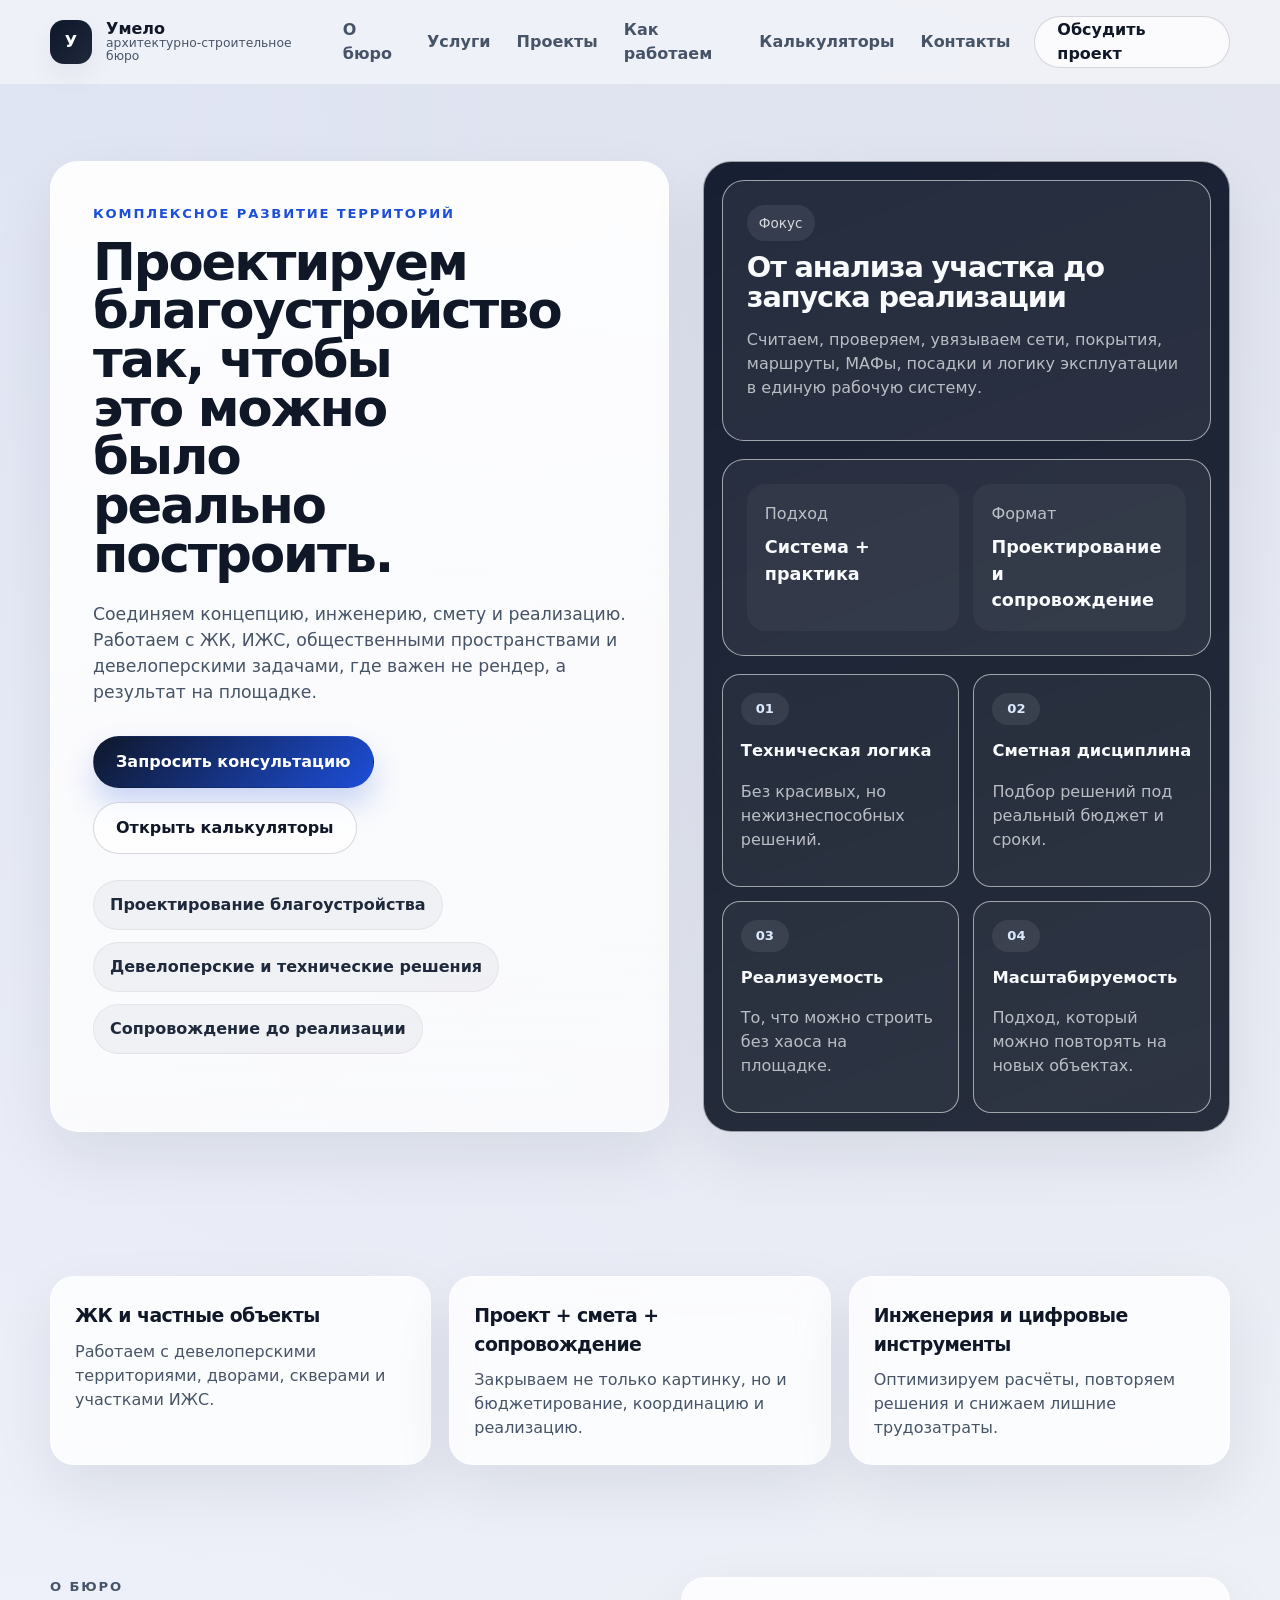
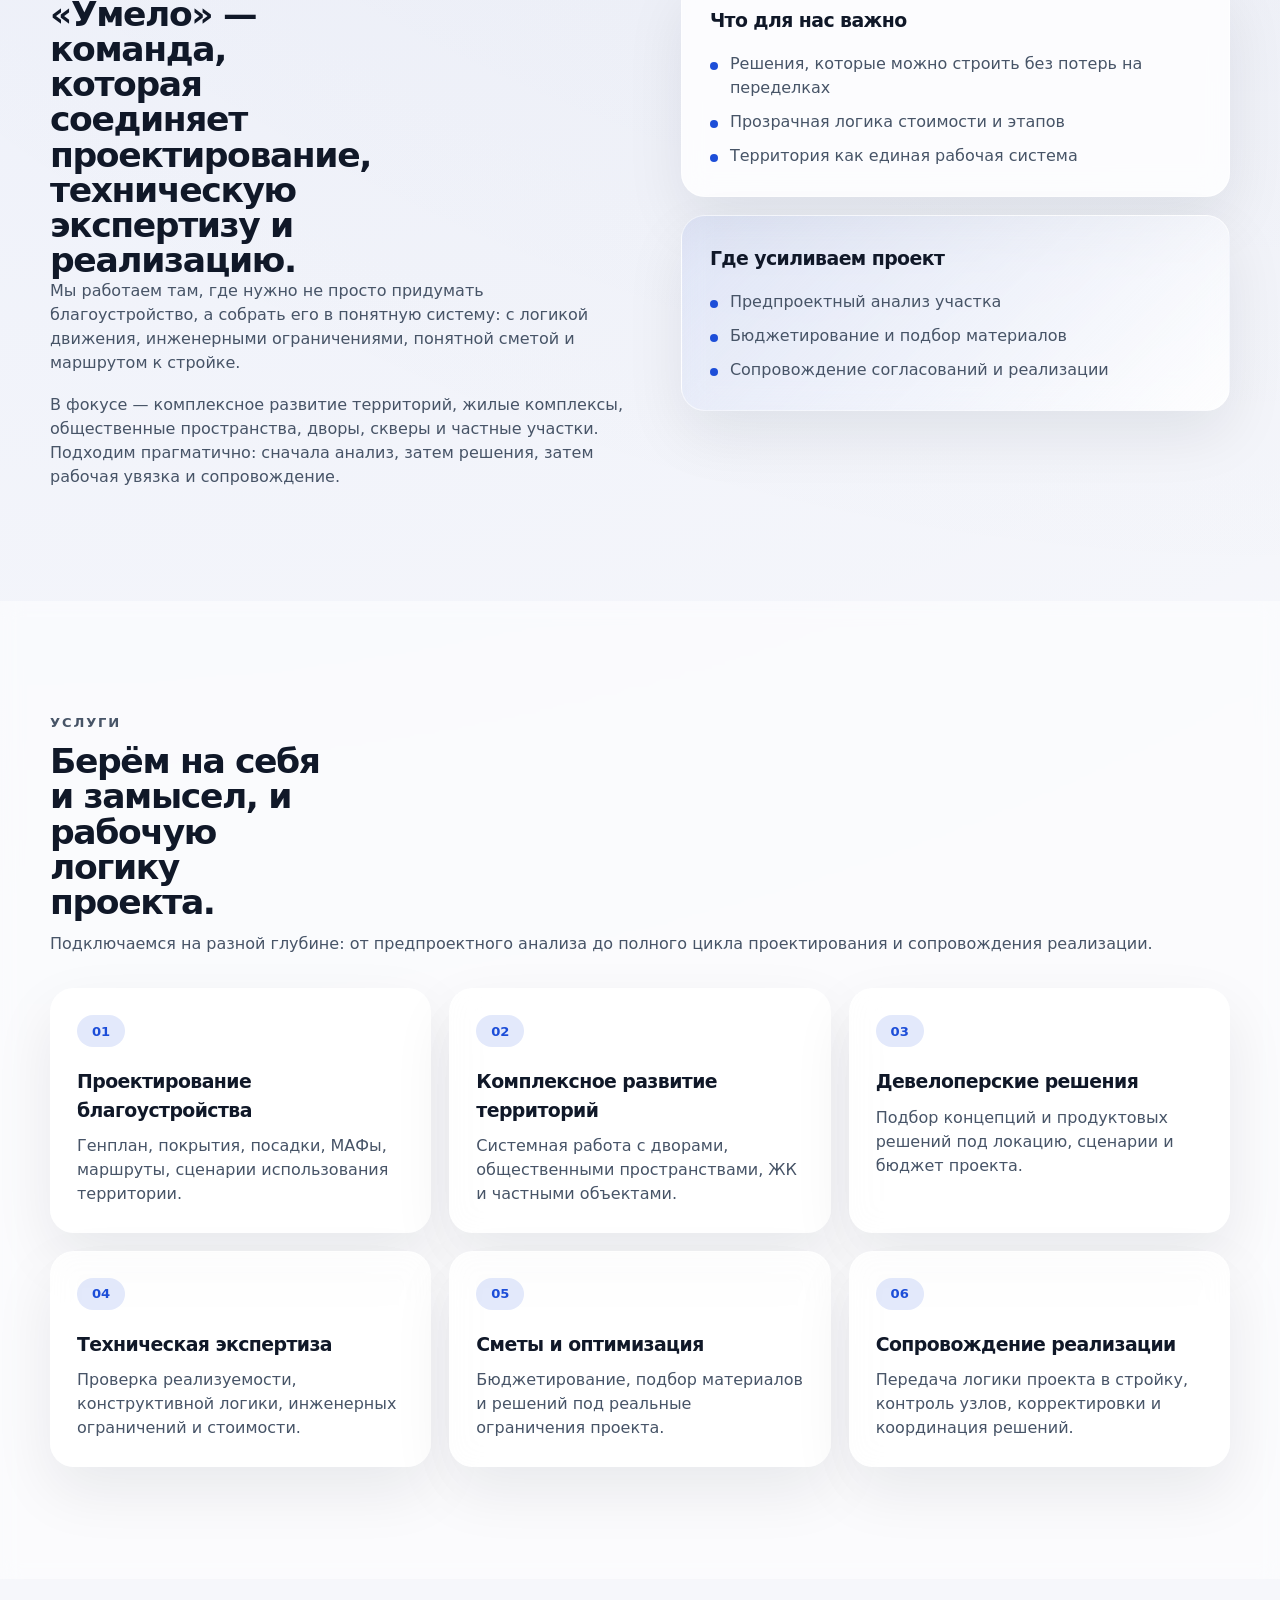
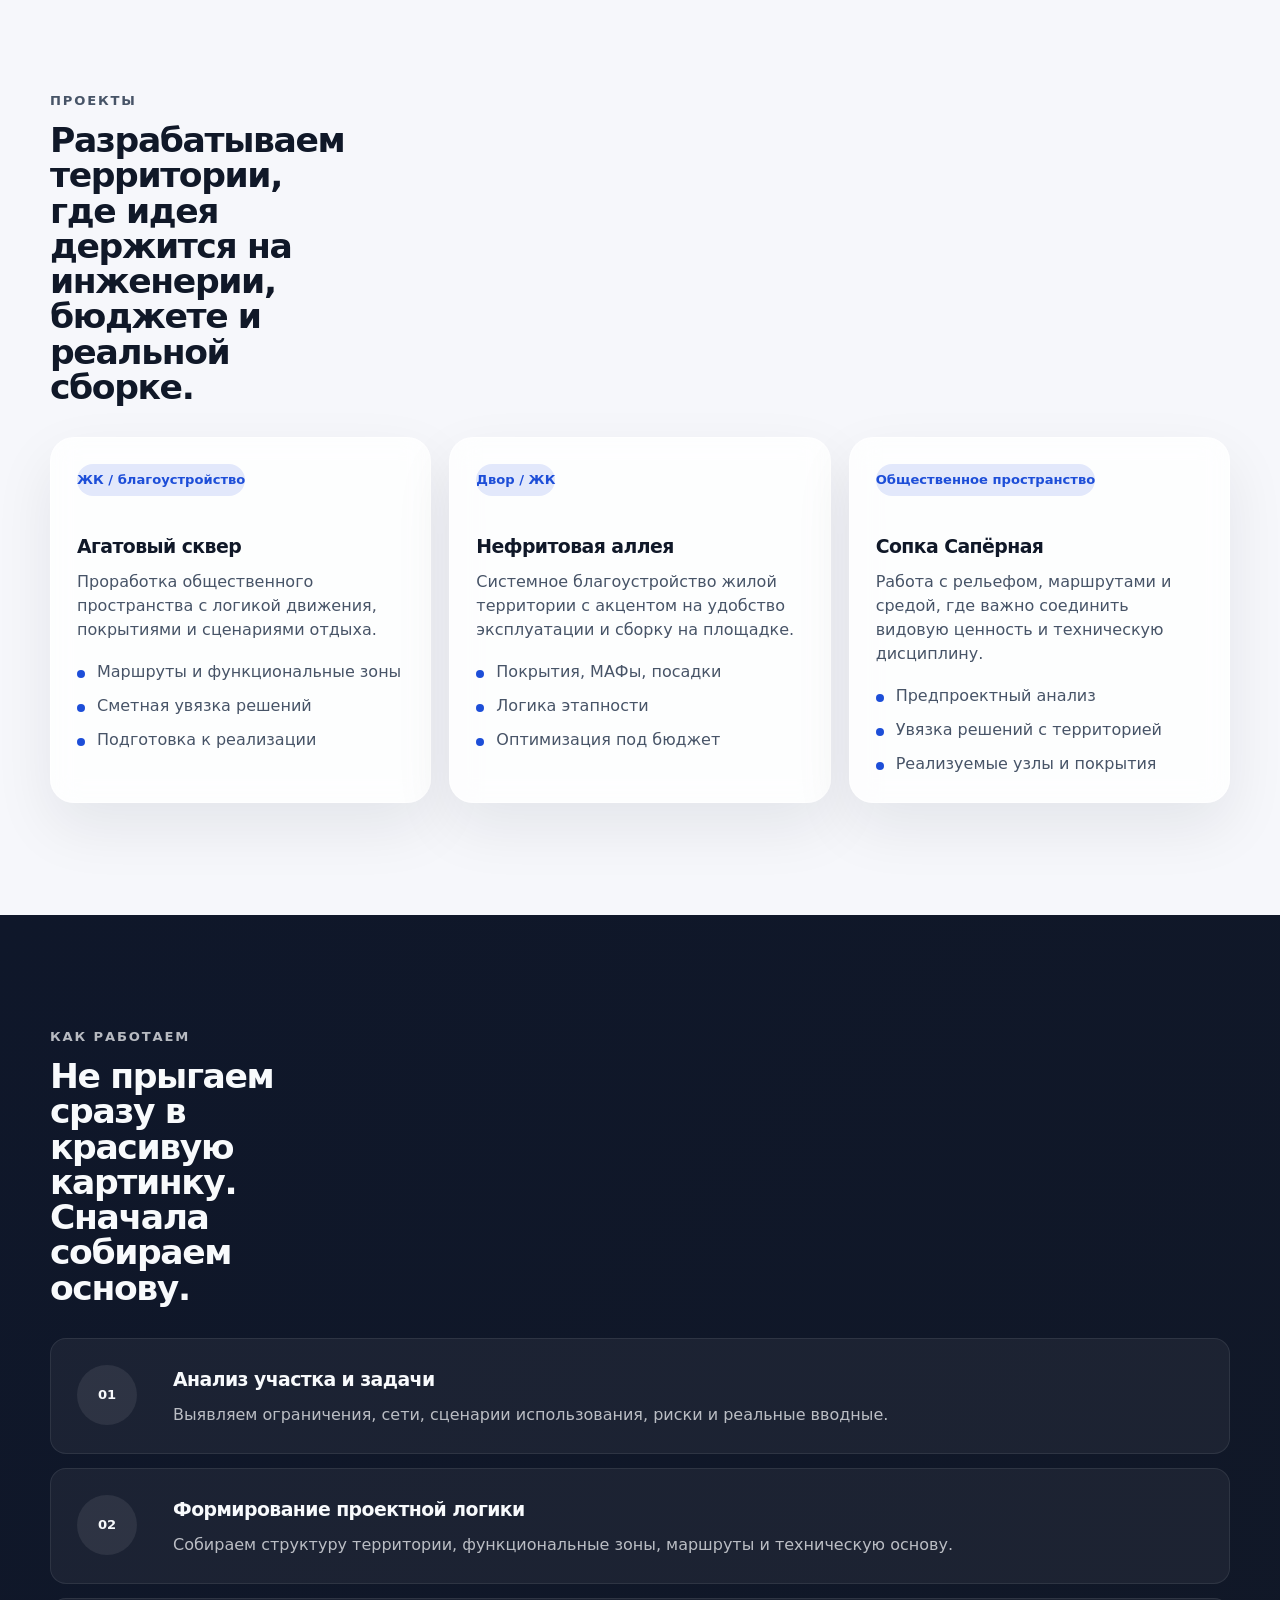
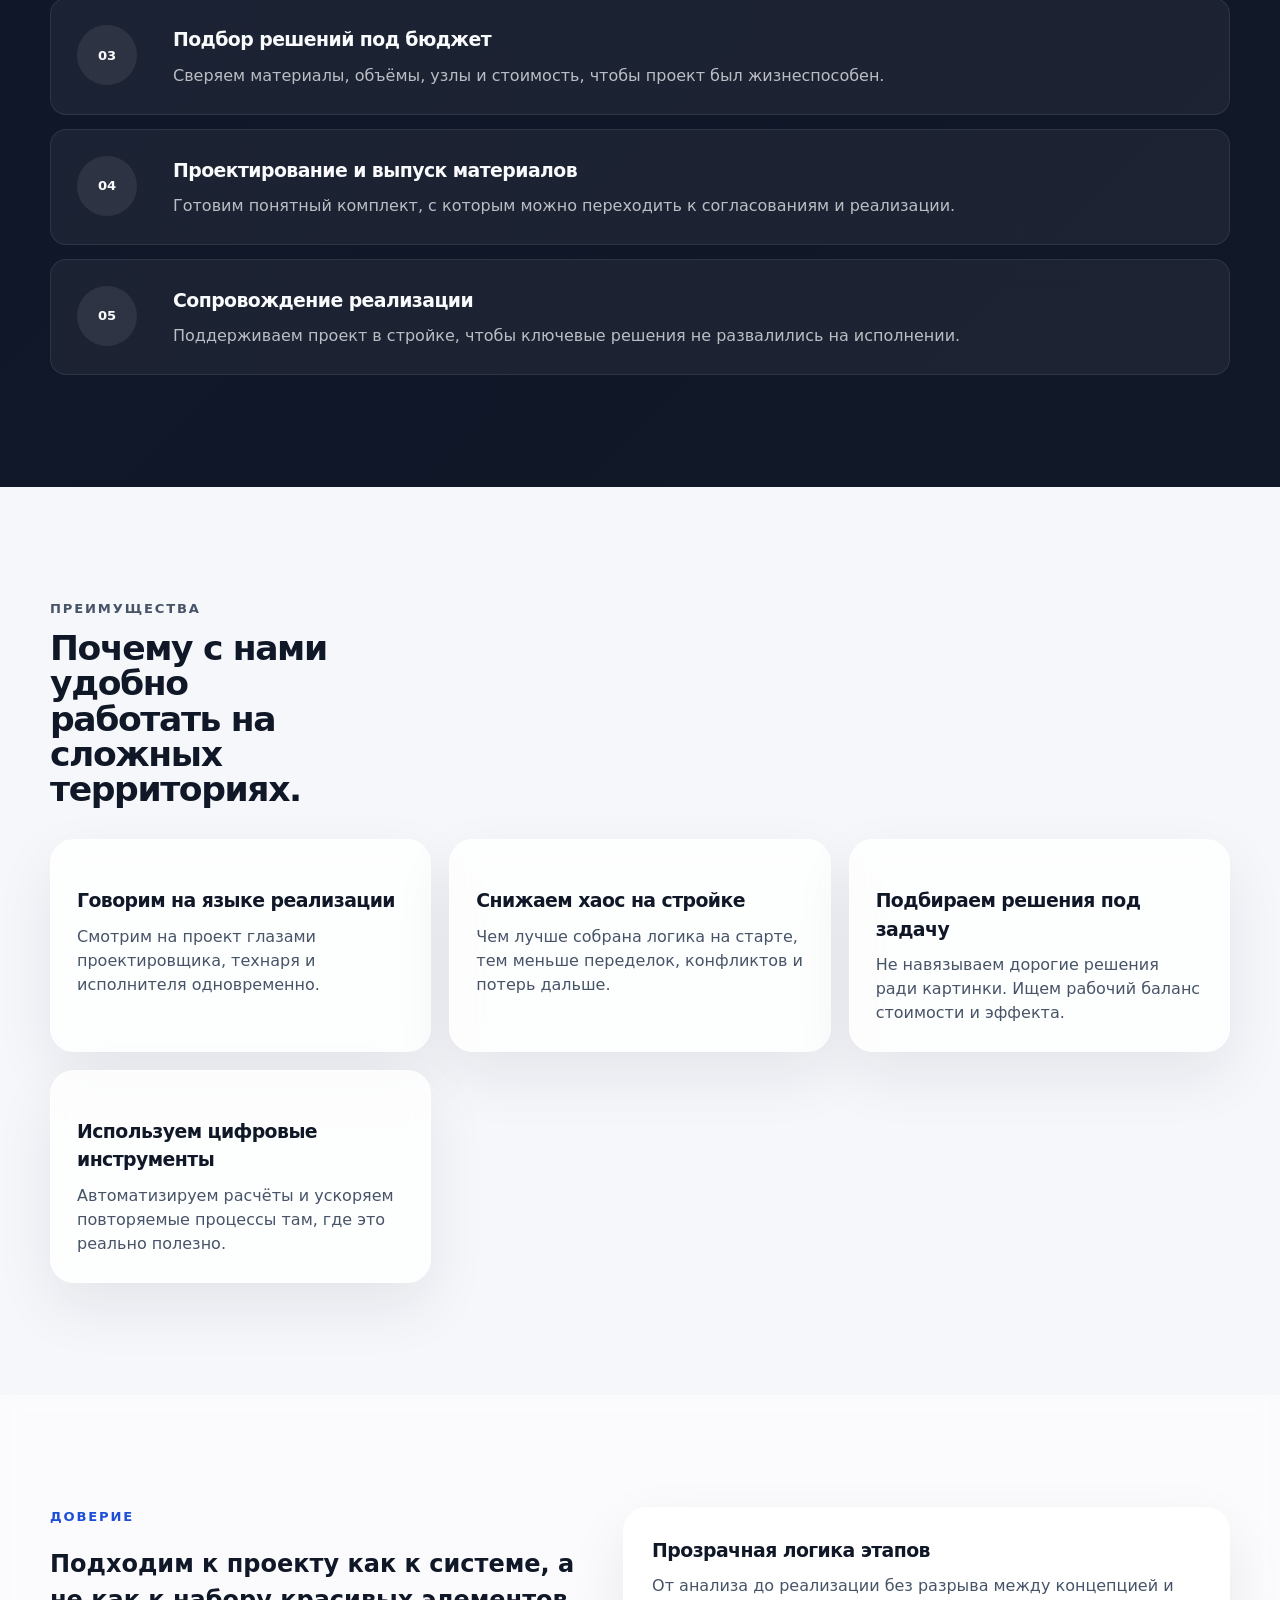
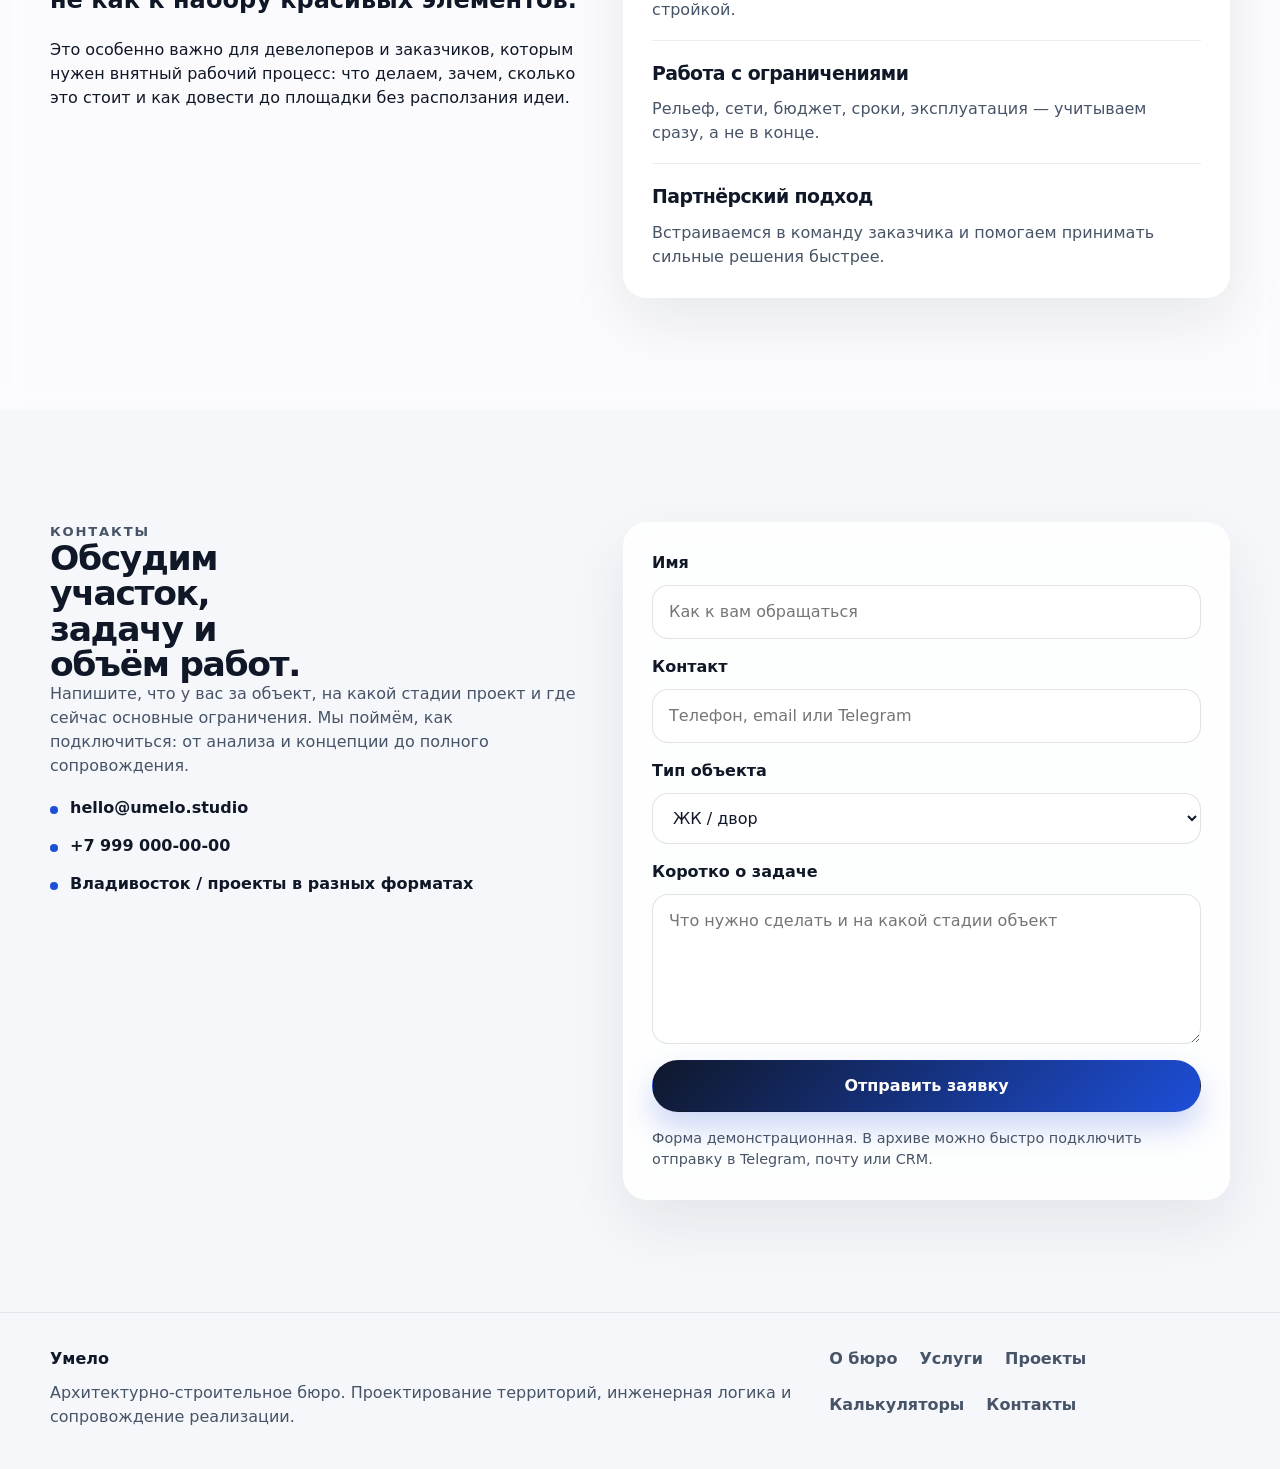
==== index.html @ df15bfef "Add files via upload" ====
<!doctype html>
<html lang="ru">
  <head>
    <meta charset="UTF-8" />
    <meta name="viewport" content="width=device-width, initial-scale=1.0" />
    <meta
      name="description"
      content="Умело — архитектурно-строительное бюро. Комплексное развитие территорий, проектирование благоустройства, девелоперские решения и сопровождение реализации."
    />
    <meta name="theme-color" content="#0f172a" />
    <title>Умело — архитектурно-строительное бюро</title>
    <link rel="icon" href="assets/favicon.svg" type="image/svg+xml" />
    <link rel="stylesheet" href="style.css" />
  </head>
  <body>
    <div class="site-shell">
      <header class="header" id="top">
        <div class="container header__inner">
          <a class="brand" href="#hero" aria-label="Умело — на главную">
            <span class="brand__mark">У</span>
            <span class="brand__text">
              <strong>Умело</strong>
              <small>архитектурно-строительное бюро</small>
            </span>
          </a>

          <nav class="nav" aria-label="Основная навигация">
            <a href="#about">О бюро</a>
            <a href="#services">Услуги</a>
            <a href="#projects">Проекты</a>
            <a href="#process">Как работаем</a>
            <a href="calculators.html">Калькуляторы</a>
            <a href="#contacts">Контакты</a>
          </nav>

          <div class="header__actions">
            <a class="button button--ghost" href="#contacts">Обсудить проект</a>
            <button class="burger" type="button" aria-label="Открыть меню" aria-expanded="false">
              <span></span>
              <span></span>
              <span></span>
            </button>
          </div>
        </div>

        <div class="mobile-menu" aria-hidden="true">
          <a href="#about">О бюро</a>
          <a href="#services">Услуги</a>
          <a href="#projects">Проекты</a>
          <a href="#process">Как работаем</a>
          <a href="calculators.html">Калькуляторы</a>
          <a href="#contacts">Контакты</a>
          <a class="button button--primary button--full" href="#contacts">Оставить заявку</a>
        </div>
      </header>

      <main>
        <section class="hero section" id="hero">
          <div class="container hero__grid">
            <div class="hero__content reveal">
              <p class="eyebrow">Комплексное развитие территорий</p>
              <h1>Проектируем благоустройство так, чтобы это можно было реально построить.</h1>
              <p class="hero__lead">
                Соединяем концепцию, инженерию, смету и реализацию. Работаем с ЖК, ИЖС,
                общественными пространствами и девелоперскими задачами, где важен не рендер,
                а результат на площадке.
              </p>
              <div class="hero__actions">
                <a class="button button--primary" href="#contacts">Запросить консультацию</a>
                <a class="button button--secondary" href="calculators.html">Открыть калькуляторы</a>
              </div>
              <ul class="hero__points">
                <li>Проектирование благоустройства</li>
                <li>Девелоперские и технические решения</li>
                <li>Сопровождение до реализации</li>
              </ul>
            </div>

            <div class="hero__visual reveal reveal-delay">
              <div class="hero-card hero-card--main">
                <span class="hero-card__label">Фокус</span>
                <strong>От анализа участка до запуска реализации</strong>
                <p>
                  Считаем, проверяем, увязываем сети, покрытия, маршруты, МАФы, посадки и логику
                  эксплуатации в единую рабочую систему.
                </p>
              </div>
              <div class="hero-card hero-card--stats">
                <div>
                  <span>Подход</span>
                  <strong>Система + практика</strong>
                </div>
                <div>
                  <span>Формат</span>
                  <strong>Проектирование и сопровождение</strong>
                </div>
              </div>
              <div class="hero-grid">
                <article>
                  <span>01</span>
                  <h3>Техническая логика</h3>
                  <p>Без красивых, но нежизнеспособных решений.</p>
                </article>
                <article>
                  <span>02</span>
                  <h3>Сметная дисциплина</h3>
                  <p>Подбор решений под реальный бюджет и сроки.</p>
                </article>
                <article>
                  <span>03</span>
                  <h3>Реализуемость</h3>
                  <p>То, что можно строить без хаоса на площадке.</p>
                </article>
                <article>
                  <span>04</span>
                  <h3>Масштабируемость</h3>
                  <p>Подход, который можно повторять на новых объектах.</p>
                </article>
              </div>
            </div>
          </div>
        </section>

        <section class="section section--compact metrics">
          <div class="container metrics__grid reveal">
            <article>
              <strong>ЖК и частные объекты</strong>
              <p>Работаем с девелоперскими территориями, дворами, скверами и участками ИЖС.</p>
            </article>
            <article>
              <strong>Проект + смета + сопровождение</strong>
              <p>Закрываем не только картинку, но и бюджетирование, координацию и реализацию.</p>
            </article>
            <article>
              <strong>Инженерия и цифровые инструменты</strong>
              <p>Оптимизируем расчёты, повторяем решения и снижаем лишние трудозатраты.</p>
            </article>
          </div>
        </section>

        <section class="section" id="about">
          <div class="container split-section">
            <div class="split-section__content reveal">
              <p class="eyebrow">О бюро</p>
              <h2>«Умело» — команда, которая соединяет проектирование, техническую экспертизу и реализацию.</h2>
              <p>
                Мы работаем там, где нужно не просто придумать благоустройство, а собрать его в
                понятную систему: с логикой движения, инженерными ограничениями, понятной сметой и
                маршрутом к стройке.
              </p>
              <p>
                В фокусе — комплексное развитие территорий, жилые комплексы, общественные
                пространства, дворы, скверы и частные участки. Подходим прагматично: сначала
                анализ, затем решения, затем рабочая увязка и сопровождение.
              </p>
            </div>
            <div class="split-section__cards reveal reveal-delay">
              <article class="info-card">
                <h3>Что для нас важно</h3>
                <ul>
                  <li>Решения, которые можно строить без потерь на переделках</li>
                  <li>Прозрачная логика стоимости и этапов</li>
                  <li>Территория как единая рабочая система</li>
                </ul>
              </article>
              <article class="info-card info-card--accent">
                <h3>Где усиливаем проект</h3>
                <ul>
                  <li>Предпроектный анализ участка</li>
                  <li>Бюджетирование и подбор материалов</li>
                  <li>Сопровождение согласований и реализации</li>
                </ul>
              </article>
            </div>
          </div>
        </section>

        <section class="section section--muted" id="services">
          <div class="container">
            <div class="section-head reveal">
              <p class="eyebrow">Услуги</p>
              <h2>Берём на себя и замысел, и рабочую логику проекта.</h2>
              <p>
                Подключаемся на разной глубине: от предпроектного анализа до полного цикла
                проектирования и сопровождения реализации.
              </p>
            </div>

            <div class="cards cards--services">
              <article class="service-card reveal">
                <span>01</span>
                <h3>Проектирование благоустройства</h3>
                <p>Генплан, покрытия, посадки, МАФы, маршруты, сценарии использования территории.</p>
              </article>
              <article class="service-card reveal reveal-delay">
                <span>02</span>
                <h3>Комплексное развитие территорий</h3>
                <p>Системная работа с дворами, общественными пространствами, ЖК и частными объектами.</p>
              </article>
              <article class="service-card reveal reveal-delay-2">
                <span>03</span>
                <h3>Девелоперские решения</h3>
                <p>Подбор концепций и продуктовых решений под локацию, сценарии и бюджет проекта.</p>
              </article>
              <article class="service-card reveal">
                <span>04</span>
                <h3>Техническая экспертиза</h3>
                <p>Проверка реализуемости, конструктивной логики, инженерных ограничений и стоимости.</p>
              </article>
              <article class="service-card reveal reveal-delay">
                <span>05</span>
                <h3>Сметы и оптимизация</h3>
                <p>Бюджетирование, подбор материалов и решений под реальные ограничения проекта.</p>
              </article>
              <article class="service-card reveal reveal-delay-2">
                <span>06</span>
                <h3>Сопровождение реализации</h3>
                <p>Передача логики проекта в стройку, контроль узлов, корректировки и координация решений.</p>
              </article>
            </div>
          </div>
        </section>

        <section class="section" id="projects">
          <div class="container">
            <div class="section-head reveal">
              <p class="eyebrow">Проекты</p>
              <h2>Разрабатываем территории, где идея держится на инженерии, бюджете и реальной сборке.</h2>
            </div>

            <div class="project-grid">
              <article class="project-card reveal">
                <div class="project-card__top">
                  <span class="project-card__tag">ЖК / благоустройство</span>
                  <h3>Агатовый сквер</h3>
                </div>
                <p>Проработка общественного пространства с логикой движения, покрытиями и сценариями отдыха.</p>
                <ul>
                  <li>Маршруты и функциональные зоны</li>
                  <li>Сметная увязка решений</li>
                  <li>Подготовка к реализации</li>
                </ul>
              </article>
              <article class="project-card reveal reveal-delay">
                <div class="project-card__top">
                  <span class="project-card__tag">Двор / ЖК</span>
                  <h3>Нефритовая аллея</h3>
                </div>
                <p>Системное благоустройство жилой территории с акцентом на удобство эксплуатации и сборку на площадке.</p>
                <ul>
                  <li>Покрытия, МАФы, посадки</li>
                  <li>Логика этапности</li>
                  <li>Оптимизация под бюджет</li>
                </ul>
              </article>
              <article class="project-card reveal reveal-delay-2">
                <div class="project-card__top">
                  <span class="project-card__tag">Общественное пространство</span>
                  <h3>Сопка Сапёрная</h3>
                </div>
                <p>Работа с рельефом, маршрутами и средой, где важно соединить видовую ценность и техническую дисциплину.</p>
                <ul>
                  <li>Предпроектный анализ</li>
                  <li>Увязка решений с территорией</li>
                  <li>Реализуемые узлы и покрытия</li>
                </ul>
              </article>
            </div>
          </div>
        </section>

        <section class="section section--dark" id="process">
          <div class="container">
            <div class="section-head section-head--light reveal">
              <p class="eyebrow">Как работаем</p>
              <h2>Не прыгаем сразу в красивую картинку. Сначала собираем основу.</h2>
            </div>

            <div class="process-list">
              <article class="process-item reveal">
                <span>01</span>
                <div>
                  <h3>Анализ участка и задачи</h3>
                  <p>Выявляем ограничения, сети, сценарии использования, риски и реальные вводные.</p>
                </div>
              </article>
              <article class="process-item reveal reveal-delay">
                <span>02</span>
                <div>
                  <h3>Формирование проектной логики</h3>
                  <p>Собираем структуру территории, функциональные зоны, маршруты и техническую основу.</p>
                </div>
              </article>
              <article class="process-item reveal reveal-delay-2">
                <span>03</span>
                <div>
                  <h3>Подбор решений под бюджет</h3>
                  <p>Сверяем материалы, объёмы, узлы и стоимость, чтобы проект был жизнеспособен.</p>
                </div>
              </article>
              <article class="process-item reveal">
                <span>04</span>
                <div>
                  <h3>Проектирование и выпуск материалов</h3>
                  <p>Готовим понятный комплект, с которым можно переходить к согласованиям и реализации.</p>
                </div>
              </article>
              <article class="process-item reveal reveal-delay">
                <span>05</span>
                <div>
                  <h3>Сопровождение реализации</h3>
                  <p>Поддерживаем проект в стройке, чтобы ключевые решения не развалились на исполнении.</p>
                </div>
              </article>
            </div>
          </div>
        </section>

        <section class="section" id="benefits">
          <div class="container">
            <div class="section-head reveal">
              <p class="eyebrow">Преимущества</p>
              <h2>Почему с нами удобно работать на сложных территориях.</h2>
            </div>

            <div class="benefits-grid">
              <article class="benefit-card reveal">
                <h3>Говорим на языке реализации</h3>
                <p>Смотрим на проект глазами проектировщика, технаря и исполнителя одновременно.</p>
              </article>
              <article class="benefit-card reveal reveal-delay">
                <h3>Снижаем хаос на стройке</h3>
                <p>Чем лучше собрана логика на старте, тем меньше переделок, конфликтов и потерь дальше.</p>
              </article>
              <article class="benefit-card reveal reveal-delay-2">
                <h3>Подбираем решения под задачу</h3>
                <p>Не навязываем дорогие решения ради картинки. Ищем рабочий баланс стоимости и эффекта.</p>
              </article>
              <article class="benefit-card reveal">
                <h3>Используем цифровые инструменты</h3>
                <p>Автоматизируем расчёты и ускоряем повторяемые процессы там, где это реально полезно.</p>
              </article>
            </div>
          </div>
        </section>

        <section class="section section--muted" id="trust">
          <div class="container trust-grid">
            <div class="reveal">
              <p class="eyebrow">Доверие</p>
              <h2>Подходим к проекту как к системе, а не как к набору красивых элементов.</h2>
              <p>
                Это особенно важно для девелоперов и заказчиков, которым нужен внятный рабочий
                процесс: что делаем, зачем, сколько это стоит и как довести до площадки без
                расползания идеи.
              </p>
            </div>
            <div class="trust-panel reveal reveal-delay">
              <article>
                <strong>Прозрачная логика этапов</strong>
                <p>От анализа до реализации без разрыва между концепцией и стройкой.</p>
              </article>
              <article>
                <strong>Работа с ограничениями</strong>
                <p>Рельеф, сети, бюджет, сроки, эксплуатация — учитываем сразу, а не в конце.</p>
              </article>
              <article>
                <strong>Партнёрский подход</strong>
                <p>Встраиваемся в команду заказчика и помогаем принимать сильные решения быстрее.</p>
              </article>
            </div>
          </div>
        </section>

        <section class="section" id="contacts">
          <div class="container contact-grid">
            <div class="contact-copy reveal">
              <p class="eyebrow">Контакты</p>
              <h2>Обсудим участок, задачу и объём работ.</h2>
              <p>
                Напишите, что у вас за объект, на какой стадии проект и где сейчас основные
                ограничения. Мы поймём, как подключиться: от анализа и концепции до полного
                сопровождения.
              </p>
              <div class="contact-list">
                <a href="mailto:hello@umelo.studio">hello@umelo.studio</a>
                <a href="tel:+79990000000">+7 999 000-00-00</a>
                <span>Владивосток / проекты в разных форматах</span>
              </div>
            </div>

            <form class="contact-form reveal reveal-delay" id="contact-form">
              <label>
                <span>Имя</span>
                <input type="text" name="name" placeholder="Как к вам обращаться" required />
              </label>
              <label>
                <span>Контакт</span>
                <input type="text" name="contact" placeholder="Телефон, email или Telegram" required />
              </label>
              <label>
                <span>Тип объекта</span>
                <select name="project-type">
                  <option>ЖК / двор</option>
                  <option>Сквер / общественное пространство</option>
                  <option>Частный участок</option>
                  <option>Девелоперский проект</option>
                  <option>Другое</option>
                </select>
              </label>
              <label>
                <span>Коротко о задаче</span>
                <textarea name="message" rows="5" placeholder="Что нужно сделать и на какой стадии объект"></textarea>
              </label>
              <button class="button button--primary button--full" type="submit">Отправить заявку</button>
              <p class="form-note">Форма демонстрационная. В архиве можно быстро подключить отправку в Telegram, почту или CRM.</p>
              <p class="form-success" id="form-success" hidden>Заявка принята. Следующий шаг — подключить реальную отправку формы.</p>
            </form>
          </div>
        </section>
      </main>

      <footer class="footer">
        <div class="container footer__inner">
          <div>
            <strong>Умело</strong>
            <p>Архитектурно-строительное бюро. Проектирование территорий, инженерная логика и сопровождение реализации.</p>
          </div>
          <div class="footer__links">
            <a href="#about">О бюро</a>
            <a href="#services">Услуги</a>
            <a href="#projects">Проекты</a>
            <a href="calculators.html">Калькуляторы</a>
            <a href="#contacts">Контакты</a>
          </div>
        </div>
      </footer>
    </div>

    <script src="script.js"></script>
  </body>
</html>
---- style.css ----
:root {
  --bg: #f6f7fb;
  --surface: rgba(255, 255, 255, 0.78);
  --surface-solid: #ffffff;
  --surface-dark: #0f172a;
  --surface-dark-2: #111827;
  --text: #101828;
  --muted: #475467;
  --line: rgba(15, 23, 42, 0.1);
  --line-strong: rgba(15, 23, 42, 0.16);
  --accent: #1d4ed8;
  --accent-soft: rgba(29, 78, 216, 0.12);
  --radius: 24px;
  --radius-sm: 16px;
  --shadow: 0 24px 60px rgba(15, 23, 42, 0.08);
  --shadow-soft: 0 12px 28px rgba(15, 23, 42, 0.06);
  --container: 1180px;
  --header-height: 84px;
}

* {
  box-sizing: border-box;
}

html {
  scroll-behavior: smooth;
}

body {
  margin: 0;
  font-family: "Manrope", system-ui, -apple-system, BlinkMacSystemFont, "Segoe UI", sans-serif;
  color: var(--text);
  background:
    radial-gradient(circle at top left, rgba(29, 78, 216, 0.08), transparent 34%),
    radial-gradient(circle at top right, rgba(15, 23, 42, 0.06), transparent 28%),
    var(--bg);
  line-height: 1.5;
}

body.menu-open {
  overflow: hidden;
}

a {
  color: inherit;
  text-decoration: none;
}

img {
  max-width: 100%;
  display: block;
}

button,
input,
select,
textarea {
  font: inherit;
}

.site-shell {
  min-height: 100vh;
}

.container {
  width: min(var(--container), calc(100% - 40px));
  margin: 0 auto;
}

.section {
  padding: 112px 0;
}

.section--compact {
  padding: 32px 0 0;
}

.section--muted {
  background: rgba(255, 255, 255, 0.5);
  backdrop-filter: blur(10px);
}

.section--dark {
  background: linear-gradient(135deg, var(--surface-dark), var(--surface-dark-2));
  color: #f8fafc;
}

.eyebrow {
  margin: 0 0 14px;
  font-size: 0.82rem;
  letter-spacing: 0.14em;
  text-transform: uppercase;
  color: var(--accent);
  font-weight: 800;
}

.header {
  position: sticky;
  top: 0;
  z-index: 50;
  backdrop-filter: blur(18px);
  background: rgba(246, 247, 251, 0.7);
  border-bottom: 1px solid rgba(15, 23, 42, 0.06);
}

.header__inner {
  display: flex;
  align-items: center;
  justify-content: space-between;
  min-height: var(--header-height);
  gap: 24px;
}

.brand {
  display: inline-flex;
  align-items: center;
  gap: 14px;
  min-width: 0;
}

.brand__mark {
  display: grid;
  place-items: center;
  width: 44px;
  height: 44px;
  border-radius: 14px;
  background: linear-gradient(135deg, var(--surface-dark), #1e293b);
  color: white;
  font-weight: 800;
  box-shadow: var(--shadow-soft);
}

.brand__text {
  display: flex;
  flex-direction: column;
  line-height: 1.05;
}

.brand__text strong {
  font-size: 1rem;
}

.brand__text small {
  color: var(--muted);
  font-size: 0.77rem;
}

.nav {
  display: flex;
  align-items: center;
  gap: 26px;
}

.nav a,
.mobile-menu a {
  position: relative;
  color: var(--muted);
  font-weight: 600;
  transition: color 0.24s ease;
}

.nav a::after,
.mobile-menu a::after,
.footer__links a::after {
  content: "";
  position: absolute;
  left: 0;
  bottom: -6px;
  width: 100%;
  height: 2px;
  background: currentColor;
  transform: scaleX(0);
  transform-origin: left;
  transition: transform 0.24s ease;
}

.nav a:hover,
.mobile-menu a:hover,
.footer__links a:hover {
  color: var(--text);
}

.nav a:hover::after,
.mobile-menu a:hover::after,
.footer__links a:hover::after {
  transform: scaleX(1);
}

.header__actions {
  display: flex;
  align-items: center;
  gap: 14px;
}

.button {
  display: inline-flex;
  align-items: center;
  justify-content: center;
  gap: 10px;
  min-height: 52px;
  padding: 0 22px;
  border-radius: 999px;
  border: 1px solid transparent;
  font-weight: 700;
  transition:
    transform 0.24s ease,
    box-shadow 0.24s ease,
    background 0.24s ease,
    border-color 0.24s ease;
  cursor: pointer;
}

.button:hover {
  transform: translateY(-1px);
}

.button--primary {
  background: linear-gradient(135deg, var(--surface-dark), #1d4ed8);
  color: white;
  box-shadow: 0 16px 30px rgba(29, 78, 216, 0.22);
}

.button--primary:hover {
  box-shadow: 0 20px 38px rgba(29, 78, 216, 0.28);
}

.button--secondary,
.button--ghost {
  border-color: var(--line-strong);
  background: rgba(255, 255, 255, 0.72);
  color: var(--text);
}

.button--secondary:hover,
.button--ghost:hover {
  background: white;
  box-shadow: var(--shadow-soft);
}

.button--full {
  width: 100%;
}

.burger {
  display: none;
  flex-direction: column;
  gap: 5px;
  padding: 0;
  width: 48px;
  height: 48px;
  align-items: center;
  justify-content: center;
  background: white;
  border: 1px solid var(--line);
  border-radius: 14px;
  cursor: pointer;
}

.burger span {
  width: 20px;
  height: 2px;
  background: var(--text);
  border-radius: 999px;
  transition: transform 0.24s ease, opacity 0.24s ease;
}

.mobile-menu {
  display: none;
  flex-direction: column;
  gap: 18px;
  padding: 0 20px 24px;
  border-top: 1px solid rgba(15, 23, 42, 0.06);
}

.hero {
  padding-top: 76px;
}

.hero__grid {
  display: grid;
  grid-template-columns: 1.08fr 0.92fr;
  gap: 34px;
  align-items: stretch;
}

.hero__content,
.hero__visual,
.metrics__grid article,
.info-card,
.service-card,
.project-card,
.process-item,
.benefit-card,
.trust-panel,
.contact-form,
.hero-card,
.hero-grid article {
  border: 1px solid rgba(255, 255, 255, 0.56);
  box-shadow: var(--shadow);
}

.hero__content {
  padding: 42px;
  border-radius: calc(var(--radius) + 4px);
  background: linear-gradient(180deg, rgba(255,255,255,0.92), rgba(255,255,255,0.76));
}

.hero h1,
.section-head h2,
.split-section h2,
.contact-copy h2,
.hero-card--main strong {
  margin: 0;
  letter-spacing: -0.04em;
}

.hero h1 {
  font-size: clamp(2.4rem, 4vw, 4.7rem);
  line-height: 0.95;
  max-width: 11ch;
}

.hero__lead {
  margin: 24px 0 0;
  font-size: 1.08rem;
  color: var(--muted);
  max-width: 62ch;
}

.hero__actions {
  display: flex;
  flex-wrap: wrap;
  gap: 14px;
  margin-top: 30px;
}

.hero__points {
  display: flex;
  flex-wrap: wrap;
  gap: 12px;
  list-style: none;
  padding: 0;
  margin: 26px 0 0;
}

.hero__points li {
  padding: 12px 16px;
  border-radius: 999px;
  background: rgba(15, 23, 42, 0.04);
  border: 1px solid rgba(15, 23, 42, 0.06);
  font-weight: 700;
  color: #1e293b;
}

.hero__visual {
  padding: 18px;
  border-radius: calc(var(--radius) + 4px);
  background: linear-gradient(160deg, rgba(15, 23, 42, 0.96), rgba(17, 24, 39, 0.9));
  color: #f8fafc;
  display: grid;
  grid-template-rows: auto auto 1fr;
  gap: 18px;
}

.hero-card {
  background: rgba(255, 255, 255, 0.06);
  border-radius: 22px;
  padding: 24px;
  box-shadow: none;
}

.hero-card__label {
  display: inline-flex;
  padding: 8px 12px;
  border-radius: 999px;
  background: rgba(255, 255, 255, 0.08);
  color: rgba(248, 250, 252, 0.82);
  margin-bottom: 12px;
  font-size: 0.85rem;
}

.hero-card--main strong {
  display: block;
  font-size: clamp(1.8rem, 2.2vw, 2.6rem);
  line-height: 1.02;
}

.hero-card--main p,
.hero-grid article p,
.hero-card--stats span {
  color: rgba(248, 250, 252, 0.7);
}

.hero-card--stats {
  display: grid;
  grid-template-columns: 1fr 1fr;
  gap: 14px;
}

.hero-card--stats div {
  padding: 18px;
  border-radius: 18px;
  background: rgba(255, 255, 255, 0.04);
}

.hero-card--stats strong {
  display: block;
  margin-top: 8px;
  font-size: 1.1rem;
}

.hero-grid {
  display: grid;
  grid-template-columns: 1fr 1fr;
  gap: 14px;
}

.hero-grid article {
  padding: 18px;
  border-radius: 18px;
  background: rgba(255, 255, 255, 0.04);
  box-shadow: none;
}

.hero-grid article span,
.service-card span,
.process-item span,
.project-card__tag {
  display: inline-flex;
  align-items: center;
  justify-content: center;
  min-width: 48px;
  min-height: 32px;
  border-radius: 999px;
  background: rgba(255, 255, 255, 0.08);
  color: #dbeafe;
  font-size: 0.82rem;
  font-weight: 800;
}

.hero-grid h3 {
  margin: 14px 0 8px;
  font-size: 1.02rem;
}

.metrics__grid {
  display: grid;
  grid-template-columns: repeat(3, 1fr);
  gap: 18px;
}

.metrics__grid article,
.info-card,
.service-card,
.project-card,
.benefit-card,
.trust-panel,
.contact-form {
  background: rgba(255, 255, 255, 0.8);
  backdrop-filter: blur(14px);
  border-radius: var(--radius);
}

.metrics__grid article {
  padding: 24px;
}

.metrics__grid strong,
.info-card h3,
.service-card h3,
.project-card h3,
.benefit-card h3,
.process-item h3,
.trust-panel strong {
  display: block;
  margin: 0 0 10px;
  font-size: 1.18rem;
  letter-spacing: -0.03em;
}

.metrics__grid p,
.section-head p,
.split-section p,
.service-card p,
.project-card p,
.process-item p,
.benefit-card p,
.contact-copy p,
.trust-panel p,
.form-note,
.footer p {
  margin: 0;
  color: var(--muted);
}

.split-section {
  display: grid;
  grid-template-columns: 1.05fr 0.95fr;
  gap: 24px;
  align-items: start;
}

.split-section__content,
.contact-copy {
  padding-right: 22px;
}

.split-section h2,
.section-head h2,
.contact-copy h2 {
  font-size: clamp(2rem, 2.7vw, 3.2rem);
  line-height: 1.02;
  max-width: 12ch;
}

.split-section__content p + p,
.contact-copy p + .contact-list {
  margin-top: 18px;
}

.split-section__cards {
  display: grid;
  gap: 18px;
}

.info-card {
  padding: 28px;
}

.info-card--accent {
  background: linear-gradient(135deg, rgba(29, 78, 216, 0.08), rgba(255, 255, 255, 0.86));
}

.info-card ul,
.project-card ul {
  margin: 18px 0 0;
  padding: 0;
  list-style: none;
}

.info-card li,
.project-card li {
  position: relative;
  padding-left: 20px;
  color: var(--muted);
}

.info-card li + li,
.project-card li + li {
  margin-top: 10px;
}

.info-card li::before,
.project-card li::before,
.contact-list a::before,
.contact-list span::before {
  content: "";
  position: absolute;
  left: 0;
  top: 0.6em;
  width: 8px;
  height: 8px;
  border-radius: 999px;
  background: var(--accent);
}

.section-head {
  display: grid;
  gap: 12px;
  margin-bottom: 32px;
}

.section-head--light p,
.section-head--light .eyebrow {
  color: rgba(248, 250, 252, 0.72);
}

.cards--services {
  display: grid;
  grid-template-columns: repeat(3, 1fr);
  gap: 18px;
}

.service-card,
.project-card,
.benefit-card {
  padding: 26px;
  transition: transform 0.24s ease, box-shadow 0.24s ease, border-color 0.24s ease;
}

.service-card:hover,
.project-card:hover,
.benefit-card:hover,
.metrics__grid article:hover,
.info-card:hover,
.contact-form:hover {
  transform: translateY(-4px);
  box-shadow: 0 30px 70px rgba(15, 23, 42, 0.12);
  border-color: rgba(29, 78, 216, 0.18);
}

.service-card span {
  background: var(--accent-soft);
  color: var(--accent);
}

.service-card h3,
.project-card h3,
.benefit-card h3 {
  margin-top: 20px;
}

.project-grid,
.benefits-grid {
  display: grid;
  grid-template-columns: repeat(3, 1fr);
  gap: 18px;
}

.project-card__top {
  display: grid;
  gap: 16px;
}

.project-card__tag {
  width: fit-content;
  background: rgba(29, 78, 216, 0.12);
  color: var(--accent);
}

.process-list {
  display: grid;
  gap: 14px;
}

.process-item {
  display: grid;
  grid-template-columns: 78px 1fr;
  gap: 18px;
  padding: 26px;
  border-radius: var(--radius-sm);
  background: rgba(255, 255, 255, 0.05);
  border: 1px solid rgba(255, 255, 255, 0.08);
  box-shadow: none;
}

.process-item span {
  width: 60px;
  height: 60px;
  background: rgba(255, 255, 255, 0.08);
  color: #f8fafc;
}

.process-item p {
  color: rgba(248, 250, 252, 0.72);
}

.trust-grid,
.contact-grid {
  display: grid;
  grid-template-columns: 0.95fr 1.05fr;
  gap: 24px;
  align-items: start;
}

.trust-panel {
  padding: 28px;
  display: grid;
  gap: 18px;
}

.trust-panel article {
  padding-bottom: 18px;
  border-bottom: 1px solid rgba(15, 23, 42, 0.08);
}

.trust-panel article:last-child {
  padding-bottom: 0;
  border-bottom: 0;
}

.contact-list {
  display: grid;
  gap: 14px;
  margin-top: 24px;
}

.contact-list a,
.contact-list span {
  position: relative;
  display: inline-flex;
  padding-left: 20px;
  color: var(--text);
  font-weight: 700;
}

.contact-form {
  padding: 28px;
  display: grid;
  gap: 16px;
}

.contact-form label {
  display: grid;
  gap: 10px;
}

.contact-form span {
  font-weight: 700;
}

.contact-form input,
.contact-form select,
.contact-form textarea {
  width: 100%;
  padding: 14px 16px;
  border-radius: 16px;
  border: 1px solid rgba(15, 23, 42, 0.12);
  background: rgba(255, 255, 255, 0.72);
  color: var(--text);
  outline: none;
  transition: border-color 0.2s ease, box-shadow 0.2s ease;
}

.contact-form input:focus,
.contact-form select:focus,
.contact-form textarea:focus {
  border-color: rgba(29, 78, 216, 0.42);
  box-shadow: 0 0 0 4px rgba(29, 78, 216, 0.08);
}

.form-note {
  font-size: 0.9rem;
}

.form-success {
  margin: 0;
  padding: 12px 14px;
  border-radius: 14px;
  background: rgba(16, 185, 129, 0.14);
  color: #065f46;
  font-weight: 700;
}

.footer {
  padding: 34px 0 40px;
  border-top: 1px solid rgba(15, 23, 42, 0.08);
}

.footer__inner {
  display: flex;
  justify-content: space-between;
  align-items: start;
  gap: 24px;
}

.footer__inner strong {
  display: inline-block;
  margin-bottom: 10px;
}

.footer__links {
  display: flex;
  flex-wrap: wrap;
  gap: 22px;
}

.footer__links a {
  position: relative;
  color: var(--muted);
  font-weight: 600;
}

.reveal {
  opacity: 0;
  transform: translateY(20px);
  transition: opacity 0.7s ease, transform 0.7s ease;
}

.reveal-delay {
  transition-delay: 0.08s;
}

.reveal-delay-2 {
  transition-delay: 0.16s;
}

.reveal.is-visible {
  opacity: 1;
  transform: translateY(0);
}

@media (max-width: 1100px) {
  .nav,
  .header__actions .button--ghost {
    display: none;
  }

  .burger {
    display: inline-flex;
  }

  .mobile-menu {
    display: none;
  }

  .mobile-menu.is-open {
    display: flex;
    background: rgba(246, 247, 251, 0.94);
    backdrop-filter: blur(18px);
  }

  .hero__grid,
  .split-section,
  .trust-grid,
  .contact-grid {
    grid-template-columns: 1fr;
  }

  .cards--services,
  .project-grid,
  .benefits-grid,
  .metrics__grid {
    grid-template-columns: repeat(2, 1fr);
  }

  .split-section h2,
  .section-head h2,
  .contact-copy h2 {
    max-width: 14ch;
  }
}

@media (max-width: 720px) {
  :root {
    --radius: 20px;
    --radius-sm: 14px;
  }

  .section {
    padding: 84px 0;
  }

  .container {
    width: min(var(--container), calc(100% - 28px));
  }

  .header__inner {
    min-height: 74px;
  }

  .brand__text small {
    display: none;
  }

  .hero {
    padding-top: 44px;
  }

  .hero__content,
  .hero__visual,
  .service-card,
  .project-card,
  .benefit-card,
  .metrics__grid article,
  .info-card,
  .contact-form,
  .trust-panel,
  .process-item {
    padding: 22px;
  }

  .hero h1 {
    max-width: 100%;
    font-size: clamp(2.2rem, 10vw, 3.6rem);
  }

  .hero__actions,
  .hero__points {
    flex-direction: column;
    align-items: stretch;
  }

  .hero-grid,
  .cards--services,
  .project-grid,
  .benefits-grid,
  .metrics__grid,
  .hero-card--stats {
    grid-template-columns: 1fr;
  }

  .process-item {
    grid-template-columns: 1fr;
  }

  .process-item span {
    width: fit-content;
    padding: 0 16px;
  }

  .footer__inner {
    flex-direction: column;
  }
}


.hero--compact {
  padding-top: 56px;
}

.hero__grid--page {
  grid-template-columns: 1fr 0.95fr;
}

.hero-card--stats-3 {
  grid-template-columns: repeat(3, 1fr);
}

.hero-grid--single {
  grid-template-columns: 1fr;
}

.estimate-shell,
.map-panel .panel-card,
.map-workspace,
.map-item-card {
  background: rgba(255, 255, 255, 0.82);
  backdrop-filter: blur(14px);
  border-radius: var(--radius);
  border: 1px solid rgba(255, 255, 255, 0.56);
  box-shadow: var(--shadow);
}

.estimate-shell {
  padding: 28px;
}

.estimate-toolbar {
  display: flex;
  justify-content: space-between;
  align-items: center;
  gap: 16px;
  margin-bottom: 18px;
}

.estimate-toolbar__group {
  display: flex;
  flex-wrap: wrap;
  gap: 12px;
}

.estimate-total-box {
  display: grid;
  gap: 6px;
  padding: 14px 18px;
  border-radius: 20px;
  background: rgba(15, 23, 42, 0.04);
}

.estimate-total-box span,
.map-item-card__metrics span,
.summary-list span,
.panel-note,
.map-status,
.map-placeholder span {
  color: var(--muted);
}

.estimate-total-box strong,
.summary-list strong {
  font-size: 1.3rem;
  letter-spacing: -0.03em;
}

.estimate-table-wrap {
  overflow-x: auto;
}

.estimate-table {
  width: 100%;
  border-collapse: collapse;
  min-width: 720px;
}

.estimate-table th,
.estimate-table td {
  padding: 12px 10px;
  border-bottom: 1px solid rgba(15, 23, 42, 0.08);
  text-align: left;
  vertical-align: middle;
}

.estimate-table th {
  font-size: 0.9rem;
  color: var(--muted);
}

.estimate-input {
  width: 100%;
  padding: 12px 14px;
  border: 1px solid rgba(15, 23, 42, 0.12);
  border-radius: 14px;
  background: rgba(255, 255, 255, 0.9);
}

.estimate-input:focus,
.field input:focus,
.field select:focus {
  outline: none;
  border-color: rgba(29, 78, 216, 0.42);
  box-shadow: 0 0 0 4px rgba(29, 78, 216, 0.08);
}

.estimate-remove {
  width: 40px;
  height: 40px;
  border: 0;
  border-radius: 999px;
  background: rgba(15, 23, 42, 0.08);
  cursor: pointer;
  font-size: 1.3rem;
}

.map-calc-grid {
  display: grid;
  grid-template-columns: 380px 1fr;
  gap: 20px;
  align-items: start;
}

.map-panel {
  display: grid;
  gap: 16px;
  position: sticky;
  top: calc(var(--header-height) + 16px);
}

.panel-card {
  padding: 24px;
}

.panel-card h3,
.map-item-card h3 {
  margin: 0 0 16px;
  font-size: 1.15rem;
  letter-spacing: -0.03em;
}

.field {
  display: grid;
  gap: 8px;
  margin-bottom: 14px;
}

.field span {
  font-weight: 700;
}

.field input,
.field select {
  width: 100%;
  padding: 14px 16px;
  border-radius: 14px;
  border: 1px solid rgba(15, 23, 42, 0.12);
  background: rgba(255, 255, 255, 0.9);
}

.field--compact {
  margin: 0;
}

.field--compact input {
  padding: 12px 14px;
}

.map-panel__actions {
  display: grid;
  gap: 10px;
}

.map-status {
  margin: 0;
  padding: 12px 14px;
  border-radius: 14px;
  background: rgba(15, 23, 42, 0.06);
  font-weight: 700;
}

.map-status[data-state="success"] {
  background: rgba(16, 185, 129, 0.14);
  color: #065f46;
}

.map-status[data-state="warning"] {
  background: rgba(245, 158, 11, 0.14);
  color: #92400e;
}

.map-status[data-state="error"] {
  background: rgba(239, 68, 68, 0.14);
  color: #991b1b;
}

.map-workspace {
  padding: 18px;
}

.map-canvas {
  position: relative;
  min-height: 620px;
  border-radius: 24px;
  overflow: hidden;
  background: linear-gradient(180deg, rgba(15, 23, 42, 0.08), rgba(29, 78, 216, 0.12));
  border: 1px solid rgba(15, 23, 42, 0.08);
}

.map-placeholder {
  position: absolute;
  inset: 0;
  display: grid;
  place-content: center;
  gap: 10px;
  padding: 28px;
  text-align: center;
  background: linear-gradient(180deg, rgba(246, 247, 251, 0.86), rgba(255, 255, 255, 0.78));
  z-index: 1;
}

.map-placeholder strong {
  font-size: 1.2rem;
}

.map-results {
  display: grid;
  gap: 14px;
  margin-top: 16px;
}

.map-results__empty {
  padding: 18px;
  border-radius: 18px;
  background: rgba(15, 23, 42, 0.04);
  color: var(--muted);
}

.summary-list {
  display: grid;
  gap: 12px;
}

.summary-list div {
  display: flex;
  justify-content: space-between;
  gap: 12px;
  padding: 14px 0;
  border-bottom: 1px solid rgba(15, 23, 42, 0.08);
}

.summary-list div:last-child {
  border-bottom: 0;
}

.map-item-card {
  padding: 18px;
}

.map-item-card.is-active {
  border-color: rgba(29, 78, 216, 0.28);
  box-shadow: 0 30px 70px rgba(29, 78, 216, 0.12);
}

.map-item-card__head {
  display: flex;
  justify-content: space-between;
  gap: 16px;
  align-items: start;
}

.map-item-card__head h3 {
  margin: 8px 0 0;
}

.map-item-card__badge {
  display: inline-flex;
  align-items: center;
  justify-content: center;
  min-height: 32px;
  padding: 0 14px;
  border-radius: 999px;
  background: rgba(29, 78, 216, 0.12);
  color: var(--accent);
  font-size: 0.82rem;
  font-weight: 800;
}

.map-item-card__metrics,
.map-item-card__fields {
  display: grid;
  grid-template-columns: repeat(3, 1fr);
  gap: 12px;
  margin-top: 16px;
}

.map-item-card__metrics div {
  padding: 14px;
  border-radius: 16px;
  background: rgba(15, 23, 42, 0.04);
}

.map-item-card__metrics strong {
  display: block;
  margin-top: 6px;
}

.map-item-card__actions {
  display: flex;
  flex-wrap: wrap;
  gap: 10px;
  margin-top: 16px;
}

@media (max-width: 1100px) {
  .map-calc-grid,
  .hero__grid--page {
    grid-template-columns: 1fr;
  }

  .map-panel {
    position: static;
  }
}

@media (max-width: 720px) {
  .estimate-shell,
  .panel-card,
  .map-workspace,
  .map-item-card {
    padding: 20px;
  }

  .estimate-toolbar {
    flex-direction: column;
    align-items: stretch;
  }

  .estimate-toolbar__group,
  .map-item-card__actions {
    flex-direction: column;
  }

  .map-canvas {
    min-height: 420px;
  }

  .map-item-card__metrics,
  .map-item-card__fields,
  .hero-card--stats-3 {
    grid-template-columns: 1fr;
  }

  .map-item-card__head {
    flex-direction: column;
  }
}
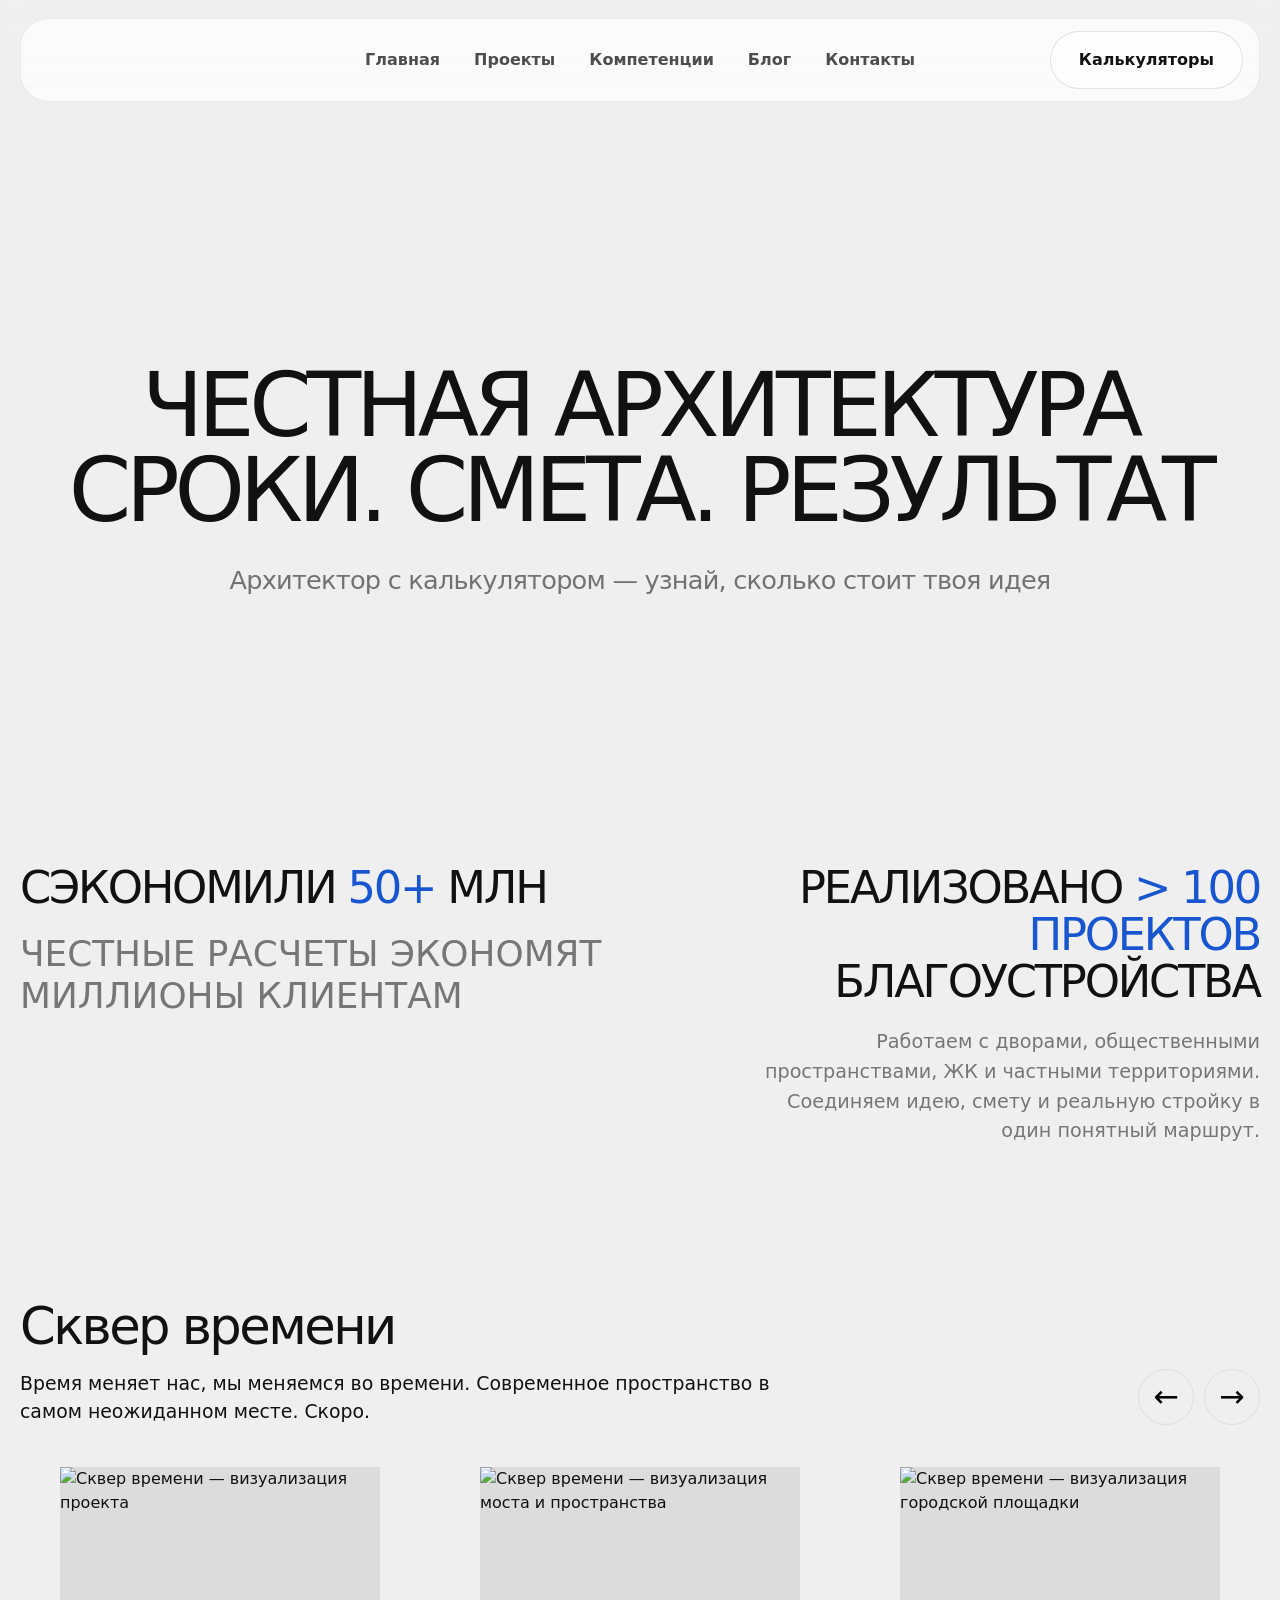
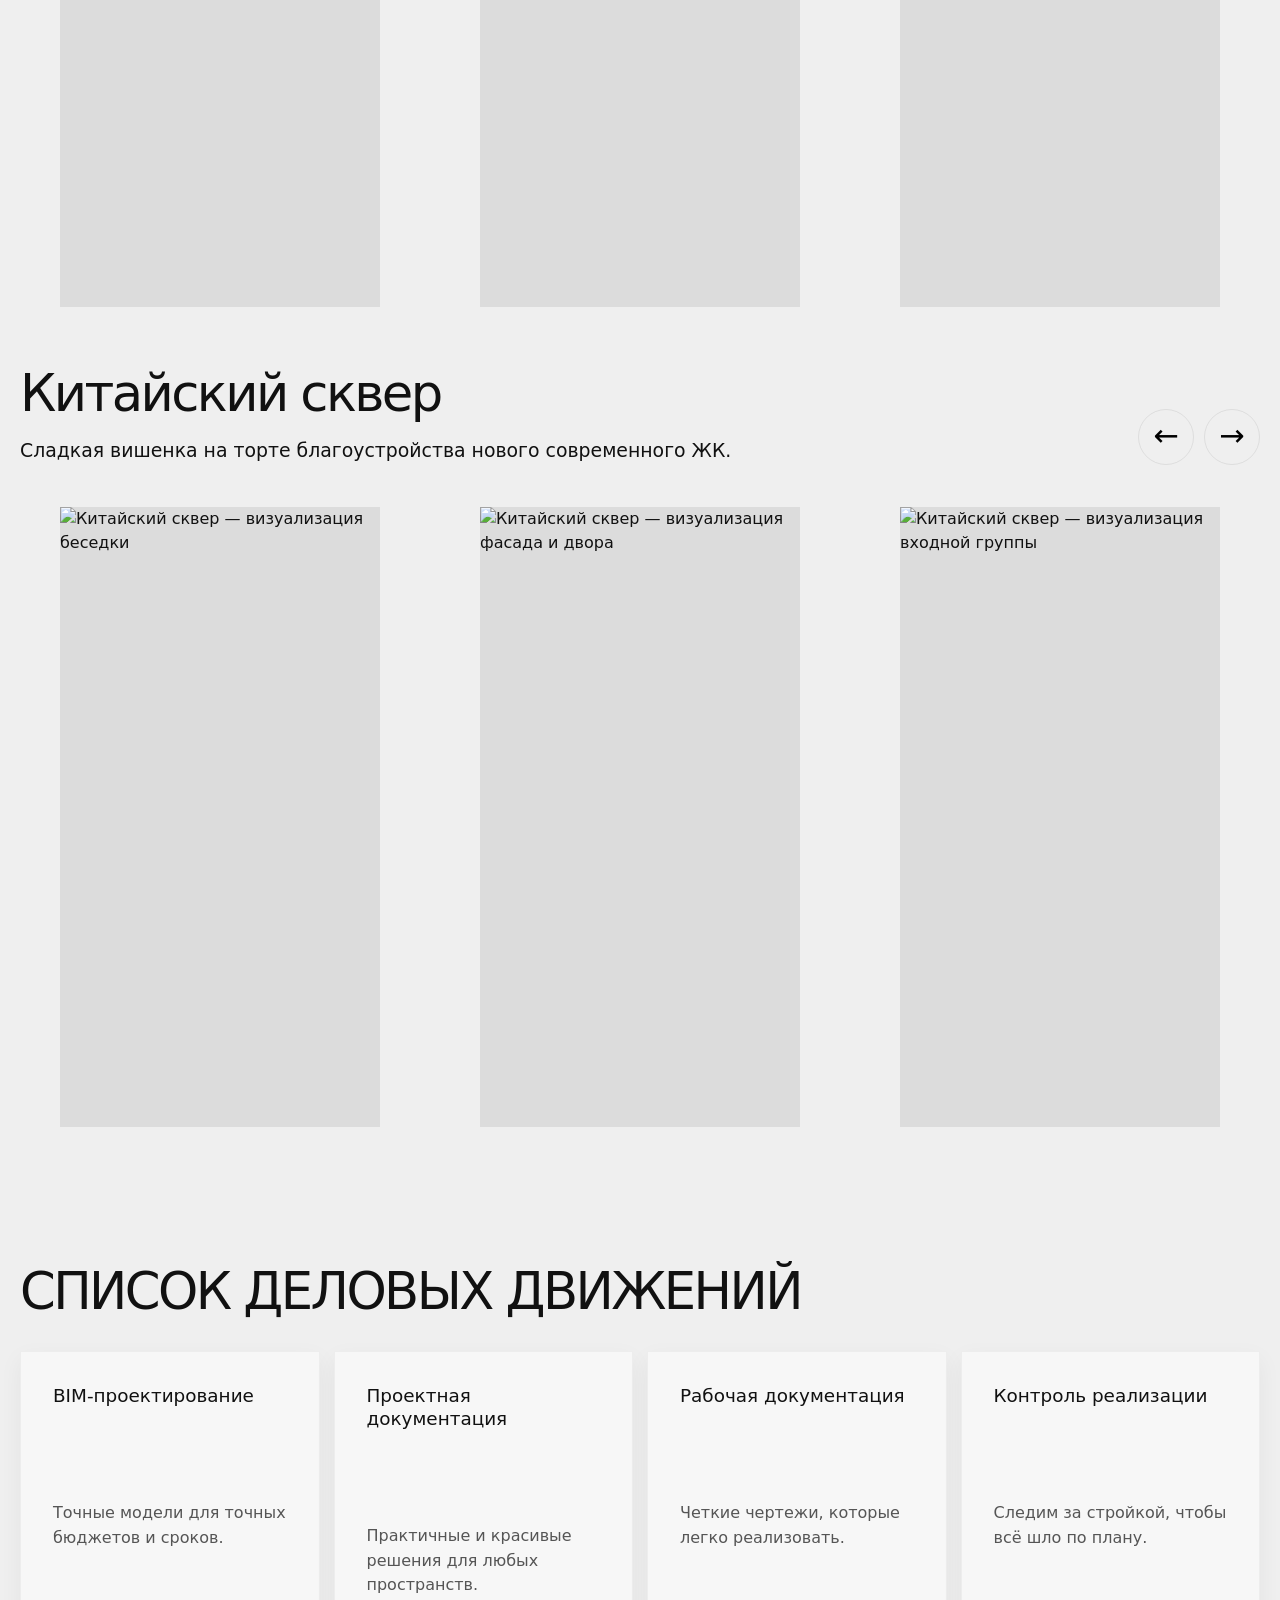
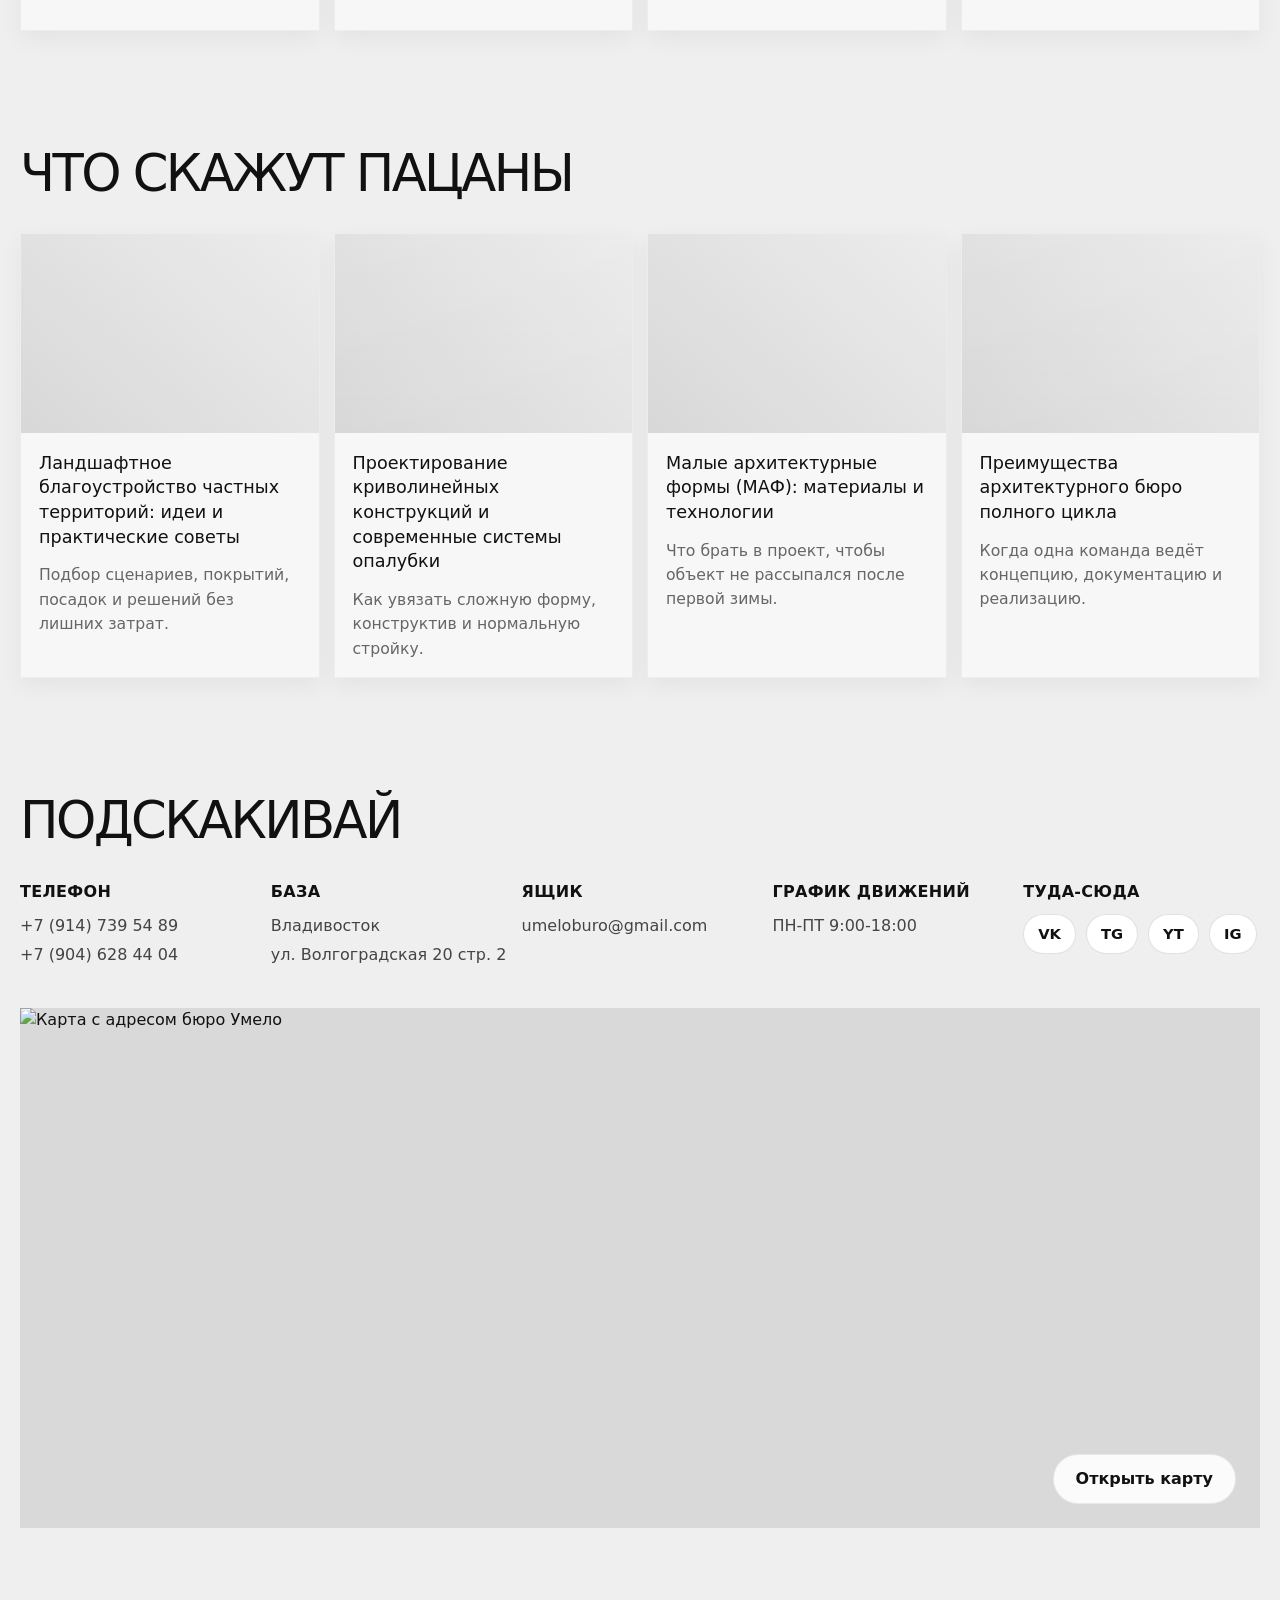
==== commit 914d89e8: "Add files via upload" ====
--- a/index.html
+++ b/index.html
@@ -5,438 +5,208 @@
     <meta name="viewport" content="width=device-width, initial-scale=1.0" />
     <meta
       name="description"
-      content="Умело — архитектурно-строительное бюро. Комплексное развитие территорий, проектирование благоустройства, девелоперские решения и сопровождение реализации."
+      content="Умело — архитектурно-строительное бюро. Проекты благоустройства, компетенции, блог и калькуляторы в одной структуре."
     />
-    <meta name="theme-color" content="#0f172a" />
-    <title>Умело — архитектурно-строительное бюро</title>
-    <link rel="icon" href="assets/favicon.svg" type="image/svg+xml" />
-    <link rel="stylesheet" href="style.css" />
+    <meta name="theme-color" content="#efefef" />
+    <title>Умело — честная архитектура</title>
+        <link rel="stylesheet" href="style.css" />
+    <link rel="stylesheet" href="home.css" />
   </head>
-  <body>
-    <div class="site-shell">
-      <header class="header" id="top">
-        <div class="container header__inner">
-          <a class="brand" href="#hero" aria-label="Умело — на главную">
-            <span class="brand__mark">У</span>
-            <span class="brand__text">
-              <strong>Умело</strong>
-              <small>архитектурно-строительное бюро</small>
-            </span>
-          </a>
-
-          <nav class="nav" aria-label="Основная навигация">
-            <a href="#about">О бюро</a>
-            <a href="#services">Услуги</a>
-            <a href="#projects">Проекты</a>
-            <a href="#process">Как работаем</a>
-            <a href="calculators.html">Калькуляторы</a>
-            <a href="#contacts">Контакты</a>
-          </nav>
-
-          <div class="header__actions">
-            <a class="button button--ghost" href="#contacts">Обсудить проект</a>
-            <button class="burger" type="button" aria-label="Открыть меню" aria-expanded="false">
-              <span></span>
-              <span></span>
-              <span></span>
-            </button>
-          </div>
-        </div>
-
-        <div class="mobile-menu" aria-hidden="true">
-          <a href="#about">О бюро</a>
-          <a href="#services">Услуги</a>
+  <body class="home-page">
+    <header class="fs-header" id="top">
+      <div class="fs-shell fs-header__inner fs-header__inner--navonly">
+        <div class="fs-header__spacer" aria-hidden="true"></div>
+
+        <nav class="fs-nav" aria-label="Навигация по сайту">
+          <a href="#top">Главная</a>
           <a href="#projects">Проекты</a>
-          <a href="#process">Как работаем</a>
-          <a href="calculators.html">Калькуляторы</a>
+          <a href="#competencies">Компетенции</a>
+          <a href="#blog">Блог</a>
           <a href="#contacts">Контакты</a>
-          <a class="button button--primary button--full" href="#contacts">Оставить заявку</a>
-        </div>
-      </header>
-
-      <main>
-        <section class="hero section" id="hero">
-          <div class="container hero__grid">
-            <div class="hero__content reveal">
-              <p class="eyebrow">Комплексное развитие территорий</p>
-              <h1>Проектируем благоустройство так, чтобы это можно было реально построить.</h1>
-              <p class="hero__lead">
-                Соединяем концепцию, инженерию, смету и реализацию. Работаем с ЖК, ИЖС,
-                общественными пространствами и девелоперскими задачами, где важен не рендер,
-                а результат на площадке.
-              </p>
-              <div class="hero__actions">
-                <a class="button button--primary" href="#contacts">Запросить консультацию</a>
-                <a class="button button--secondary" href="calculators.html">Открыть калькуляторы</a>
-              </div>
-              <ul class="hero__points">
-                <li>Проектирование благоустройства</li>
-                <li>Девелоперские и технические решения</li>
-                <li>Сопровождение до реализации</li>
-              </ul>
-            </div>
-
-            <div class="hero__visual reveal reveal-delay">
-              <div class="hero-card hero-card--main">
-                <span class="hero-card__label">Фокус</span>
-                <strong>От анализа участка до запуска реализации</strong>
+        </nav>
+
+        <div class="fs-actions">
+          <a class="fs-button fs-button--ghost" href="calculators.html">Калькуляторы</a>
+          <button class="fs-burger" type="button" aria-label="Открыть меню" aria-expanded="false">
+            <span></span>
+            <span></span>
+            <span></span>
+          </button>
+        </div>
+      </div>
+
+      <div class="fs-mobile" aria-hidden="true">
+        <a href="#top">Главная</a>
+        <a href="#projects">Проекты</a>
+        <a href="#competencies">Компетенции</a>
+        <a href="#blog">Блог</a>
+        <a href="#contacts">Контакты</a>
+        <a class="fs-button fs-button--ghost fs-button--full" href="calculators.html">Калькуляторы</a>
+      </div>
+    </header>
+
+    <main>
+      <section class="fs-hero">
+        <div class="fs-shell fs-hero__inner">
+          <h1>ЧЕСТНАЯ АРХИТЕКТУРА<br />СРОКИ. СМЕТА. РЕЗУЛЬТАТ</h1>
+          <p>Архитектор с калькулятором — узнай, сколько стоит твоя идея</p>
+        </div>
+      </section>
+
+      <section class="fs-about" id="about">
+        <div class="fs-shell fs-about__grid">
+          <article class="fs-stat fs-reveal">
+            <h2>СЭКОНОМИЛИ <span>50+</span> МЛН</h2>
+            <p>ЧЕСТНЫЕ РАСЧЕТЫ ЭКОНОМЯТ<br />МИЛЛИОНЫ КЛИЕНТАМ</p>
+          </article>
+          <article class="fs-stat fs-stat--right fs-reveal fs-reveal--delay">
+            <h2>РЕАЛИЗОВАНО <span>&gt; 100 ПРОЕКТОВ</span><br />БЛАГОУСТРОЙСТВА</h2>
+            <p>
+              Работаем с дворами, общественными пространствами, ЖК и частными территориями.
+              Соединяем идею, смету и реальную стройку в один понятный маршрут.
+            </p>
+          </article>
+        </div>
+      </section>
+
+      <section class="fs-projects" id="projects">
+        <div class="fs-shell">
+          <article class="fs-project fs-reveal">
+            <div class="fs-project__head">
+              <div>
+                <h2>Сквер времени</h2>
                 <p>
-                  Считаем, проверяем, увязываем сети, покрытия, маршруты, МАФы, посадки и логику
-                  эксплуатации в единую рабочую систему.
+                  Время меняет нас, мы меняемся во времени. Современное пространство в самом
+                  неожиданном месте. Скоро.
                 </p>
               </div>
-              <div class="hero-card hero-card--stats">
-                <div>
-                  <span>Подход</span>
-                  <strong>Система + практика</strong>
-                </div>
-                <div>
-                  <span>Формат</span>
-                  <strong>Проектирование и сопровождение</strong>
-                </div>
-              </div>
-              <div class="hero-grid">
-                <article>
-                  <span>01</span>
-                  <h3>Техническая логика</h3>
-                  <p>Без красивых, но нежизнеспособных решений.</p>
-                </article>
-                <article>
-                  <span>02</span>
-                  <h3>Сметная дисциплина</h3>
-                  <p>Подбор решений под реальный бюджет и сроки.</p>
-                </article>
-                <article>
-                  <span>03</span>
-                  <h3>Реализуемость</h3>
-                  <p>То, что можно строить без хаоса на площадке.</p>
-                </article>
-                <article>
-                  <span>04</span>
-                  <h3>Масштабируемость</h3>
-                  <p>Подход, который можно повторять на новых объектах.</p>
-                </article>
-              </div>
-            </div>
-          </div>
-        </section>
-
-        <section class="section section--compact metrics">
-          <div class="container metrics__grid reveal">
-            <article>
-              <strong>ЖК и частные объекты</strong>
-              <p>Работаем с девелоперскими территориями, дворами, скверами и участками ИЖС.</p>
-            </article>
-            <article>
-              <strong>Проект + смета + сопровождение</strong>
-              <p>Закрываем не только картинку, но и бюджетирование, координацию и реализацию.</p>
-            </article>
-            <article>
-              <strong>Инженерия и цифровые инструменты</strong>
-              <p>Оптимизируем расчёты, повторяем решения и снижаем лишние трудозатраты.</p>
-            </article>
-          </div>
-        </section>
-
-        <section class="section" id="about">
-          <div class="container split-section">
-            <div class="split-section__content reveal">
-              <p class="eyebrow">О бюро</p>
-              <h2>«Умело» — команда, которая соединяет проектирование, техническую экспертизу и реализацию.</h2>
-              <p>
-                Мы работаем там, где нужно не просто придумать благоустройство, а собрать его в
-                понятную систему: с логикой движения, инженерными ограничениями, понятной сметой и
-                маршрутом к стройке.
-              </p>
-              <p>
-                В фокусе — комплексное развитие территорий, жилые комплексы, общественные
-                пространства, дворы, скверы и частные участки. Подходим прагматично: сначала
-                анализ, затем решения, затем рабочая увязка и сопровождение.
-              </p>
-            </div>
-            <div class="split-section__cards reveal reveal-delay">
-              <article class="info-card">
-                <h3>Что для нас важно</h3>
-                <ul>
-                  <li>Решения, которые можно строить без потерь на переделках</li>
-                  <li>Прозрачная логика стоимости и этапов</li>
-                  <li>Территория как единая рабочая система</li>
-                </ul>
-              </article>
-              <article class="info-card info-card--accent">
-                <h3>Где усиливаем проект</h3>
-                <ul>
-                  <li>Предпроектный анализ участка</li>
-                  <li>Бюджетирование и подбор материалов</li>
-                  <li>Сопровождение согласований и реализации</li>
-                </ul>
-              </article>
-            </div>
-          </div>
-        </section>
-
-        <section class="section section--muted" id="services">
-          <div class="container">
-            <div class="section-head reveal">
-              <p class="eyebrow">Услуги</p>
-              <h2>Берём на себя и замысел, и рабочую логику проекта.</h2>
-              <p>
-                Подключаемся на разной глубине: от предпроектного анализа до полного цикла
-                проектирования и сопровождения реализации.
-              </p>
-            </div>
-
-            <div class="cards cards--services">
-              <article class="service-card reveal">
-                <span>01</span>
-                <h3>Проектирование благоустройства</h3>
-                <p>Генплан, покрытия, посадки, МАФы, маршруты, сценарии использования территории.</p>
-              </article>
-              <article class="service-card reveal reveal-delay">
-                <span>02</span>
-                <h3>Комплексное развитие территорий</h3>
-                <p>Системная работа с дворами, общественными пространствами, ЖК и частными объектами.</p>
-              </article>
-              <article class="service-card reveal reveal-delay-2">
-                <span>03</span>
-                <h3>Девелоперские решения</h3>
-                <p>Подбор концепций и продуктовых решений под локацию, сценарии и бюджет проекта.</p>
-              </article>
-              <article class="service-card reveal">
-                <span>04</span>
-                <h3>Техническая экспертиза</h3>
-                <p>Проверка реализуемости, конструктивной логики, инженерных ограничений и стоимости.</p>
-              </article>
-              <article class="service-card reveal reveal-delay">
-                <span>05</span>
-                <h3>Сметы и оптимизация</h3>
-                <p>Бюджетирование, подбор материалов и решений под реальные ограничения проекта.</p>
-              </article>
-              <article class="service-card reveal reveal-delay-2">
-                <span>06</span>
-                <h3>Сопровождение реализации</h3>
-                <p>Передача логики проекта в стройку, контроль узлов, корректировки и координация решений.</p>
-              </article>
-            </div>
-          </div>
-        </section>
-
-        <section class="section" id="projects">
-          <div class="container">
-            <div class="section-head reveal">
-              <p class="eyebrow">Проекты</p>
-              <h2>Разрабатываем территории, где идея держится на инженерии, бюджете и реальной сборке.</h2>
-            </div>
-
-            <div class="project-grid">
-              <article class="project-card reveal">
-                <div class="project-card__top">
-                  <span class="project-card__tag">ЖК / благоустройство</span>
-                  <h3>Агатовый сквер</h3>
-                </div>
-                <p>Проработка общественного пространства с логикой движения, покрытиями и сценариями отдыха.</p>
-                <ul>
-                  <li>Маршруты и функциональные зоны</li>
-                  <li>Сметная увязка решений</li>
-                  <li>Подготовка к реализации</li>
-                </ul>
-              </article>
-              <article class="project-card reveal reveal-delay">
-                <div class="project-card__top">
-                  <span class="project-card__tag">Двор / ЖК</span>
-                  <h3>Нефритовая аллея</h3>
-                </div>
-                <p>Системное благоустройство жилой территории с акцентом на удобство эксплуатации и сборку на площадке.</p>
-                <ul>
-                  <li>Покрытия, МАФы, посадки</li>
-                  <li>Логика этапности</li>
-                  <li>Оптимизация под бюджет</li>
-                </ul>
-              </article>
-              <article class="project-card reveal reveal-delay-2">
-                <div class="project-card__top">
-                  <span class="project-card__tag">Общественное пространство</span>
-                  <h3>Сопка Сапёрная</h3>
-                </div>
-                <p>Работа с рельефом, маршрутами и средой, где важно соединить видовую ценность и техническую дисциплину.</p>
-                <ul>
-                  <li>Предпроектный анализ</li>
-                  <li>Увязка решений с территорией</li>
-                  <li>Реализуемые узлы и покрытия</li>
-                </ul>
-              </article>
-            </div>
-          </div>
-        </section>
-
-        <section class="section section--dark" id="process">
-          <div class="container">
-            <div class="section-head section-head--light reveal">
-              <p class="eyebrow">Как работаем</p>
-              <h2>Не прыгаем сразу в красивую картинку. Сначала собираем основу.</h2>
-            </div>
-
-            <div class="process-list">
-              <article class="process-item reveal">
-                <span>01</span>
-                <div>
-                  <h3>Анализ участка и задачи</h3>
-                  <p>Выявляем ограничения, сети, сценарии использования, риски и реальные вводные.</p>
-                </div>
-              </article>
-              <article class="process-item reveal reveal-delay">
-                <span>02</span>
-                <div>
-                  <h3>Формирование проектной логики</h3>
-                  <p>Собираем структуру территории, функциональные зоны, маршруты и техническую основу.</p>
-                </div>
-              </article>
-              <article class="process-item reveal reveal-delay-2">
-                <span>03</span>
-                <div>
-                  <h3>Подбор решений под бюджет</h3>
-                  <p>Сверяем материалы, объёмы, узлы и стоимость, чтобы проект был жизнеспособен.</p>
-                </div>
-              </article>
-              <article class="process-item reveal">
-                <span>04</span>
-                <div>
-                  <h3>Проектирование и выпуск материалов</h3>
-                  <p>Готовим понятный комплект, с которым можно переходить к согласованиям и реализации.</p>
-                </div>
-              </article>
-              <article class="process-item reveal reveal-delay">
-                <span>05</span>
-                <div>
-                  <h3>Сопровождение реализации</h3>
-                  <p>Поддерживаем проект в стройке, чтобы ключевые решения не развалились на исполнении.</p>
-                </div>
-              </article>
-            </div>
-          </div>
-        </section>
-
-        <section class="section" id="benefits">
-          <div class="container">
-            <div class="section-head reveal">
-              <p class="eyebrow">Преимущества</p>
-              <h2>Почему с нами удобно работать на сложных территориях.</h2>
-            </div>
-
-            <div class="benefits-grid">
-              <article class="benefit-card reveal">
-                <h3>Говорим на языке реализации</h3>
-                <p>Смотрим на проект глазами проектировщика, технаря и исполнителя одновременно.</p>
-              </article>
-              <article class="benefit-card reveal reveal-delay">
-                <h3>Снижаем хаос на стройке</h3>
-                <p>Чем лучше собрана логика на старте, тем меньше переделок, конфликтов и потерь дальше.</p>
-              </article>
-              <article class="benefit-card reveal reveal-delay-2">
-                <h3>Подбираем решения под задачу</h3>
-                <p>Не навязываем дорогие решения ради картинки. Ищем рабочий баланс стоимости и эффекта.</p>
-              </article>
-              <article class="benefit-card reveal">
-                <h3>Используем цифровые инструменты</h3>
-                <p>Автоматизируем расчёты и ускоряем повторяемые процессы там, где это реально полезно.</p>
-              </article>
-            </div>
-          </div>
-        </section>
-
-        <section class="section section--muted" id="trust">
-          <div class="container trust-grid">
-            <div class="reveal">
-              <p class="eyebrow">Доверие</p>
-              <h2>Подходим к проекту как к системе, а не как к набору красивых элементов.</h2>
-              <p>
-                Это особенно важно для девелоперов и заказчиков, которым нужен внятный рабочий
-                процесс: что делаем, зачем, сколько это стоит и как довести до площадки без
-                расползания идеи.
-              </p>
-            </div>
-            <div class="trust-panel reveal reveal-delay">
-              <article>
-                <strong>Прозрачная логика этапов</strong>
-                <p>От анализа до реализации без разрыва между концепцией и стройкой.</p>
-              </article>
-              <article>
-                <strong>Работа с ограничениями</strong>
-                <p>Рельеф, сети, бюджет, сроки, эксплуатация — учитываем сразу, а не в конце.</p>
-              </article>
-              <article>
-                <strong>Партнёрский подход</strong>
-                <p>Встраиваемся в команду заказчика и помогаем принимать сильные решения быстрее.</p>
-              </article>
-            </div>
-          </div>
-        </section>
-
-        <section class="section" id="contacts">
-          <div class="container contact-grid">
-            <div class="contact-copy reveal">
-              <p class="eyebrow">Контакты</p>
-              <h2>Обсудим участок, задачу и объём работ.</h2>
-              <p>
-                Напишите, что у вас за объект, на какой стадии проект и где сейчас основные
-                ограничения. Мы поймём, как подключиться: от анализа и концепции до полного
-                сопровождения.
-              </p>
-              <div class="contact-list">
-                <a href="mailto:hello@umelo.studio">hello@umelo.studio</a>
-                <a href="tel:+79990000000">+7 999 000-00-00</a>
-                <span>Владивосток / проекты в разных форматах</span>
-              </div>
-            </div>
-
-            <form class="contact-form reveal reveal-delay" id="contact-form">
-              <label>
-                <span>Имя</span>
-                <input type="text" name="name" placeholder="Как к вам обращаться" required />
-              </label>
-              <label>
-                <span>Контакт</span>
-                <input type="text" name="contact" placeholder="Телефон, email или Telegram" required />
-              </label>
-              <label>
-                <span>Тип объекта</span>
-                <select name="project-type">
-                  <option>ЖК / двор</option>
-                  <option>Сквер / общественное пространство</option>
-                  <option>Частный участок</option>
-                  <option>Девелоперский проект</option>
-                  <option>Другое</option>
-                </select>
-              </label>
-              <label>
-                <span>Коротко о задаче</span>
-                <textarea name="message" rows="5" placeholder="Что нужно сделать и на какой стадии объект"></textarea>
-              </label>
-              <button class="button button--primary button--full" type="submit">Отправить заявку</button>
-              <p class="form-note">Форма демонстрационная. В архиве можно быстро подключить отправку в Telegram, почту или CRM.</p>
-              <p class="form-success" id="form-success" hidden>Заявка принята. Следующий шаг — подключить реальную отправку формы.</p>
-            </form>
-          </div>
-        </section>
-      </main>
-
-      <footer class="footer">
-        <div class="container footer__inner">
-          <div>
-            <strong>Умело</strong>
-            <p>Архитектурно-строительное бюро. Проектирование территорий, инженерная логика и сопровождение реализации.</p>
-          </div>
-          <div class="footer__links">
-            <a href="#about">О бюро</a>
-            <a href="#services">Услуги</a>
-            <a href="#projects">Проекты</a>
-            <a href="calculators.html">Калькуляторы</a>
-            <a href="#contacts">Контакты</a>
-          </div>
-        </div>
-      </footer>
-    </div>
+              <div class="fs-project__nav" aria-label="Управление галереей проекта Сквер времени">
+                <button class="fs-arrow" type="button" data-slider-prev="#slider-time" aria-label="Предыдущий слайд">←</button>
+                <button class="fs-arrow" type="button" data-slider-next="#slider-time" aria-label="Следующий слайд">→</button>
+              </div>
+            </div>
+            <div class="fs-slider" id="slider-time">
+              <figure class="fs-slide"><img src="assets/project-time-1.jpg" alt="Сквер времени — визуализация проекта" loading="lazy" /></figure>
+              <figure class="fs-slide"><img src="assets/project-time-2.jpg" alt="Сквер времени — визуализация моста и пространства" loading="lazy" /></figure>
+              <figure class="fs-slide"><img src="assets/project-time-3.jpg" alt="Сквер времени — визуализация городской площадки" loading="lazy" /></figure>
+            </div>
+          </article>
+
+          <article class="fs-project fs-reveal">
+            <div class="fs-project__head">
+              <div>
+                <h2>Китайский сквер</h2>
+                <p>Сладкая вишенка на торте благоустройства нового современного ЖК.</p>
+              </div>
+              <div class="fs-project__nav" aria-label="Управление галереей проекта Китайский сквер">
+                <button class="fs-arrow" type="button" data-slider-prev="#slider-china" aria-label="Предыдущий слайд">←</button>
+                <button class="fs-arrow" type="button" data-slider-next="#slider-china" aria-label="Следующий слайд">→</button>
+              </div>
+            </div>
+            <div class="fs-slider" id="slider-china">
+              <figure class="fs-slide fs-slide--tall"><img src="assets/project-china-1.jpg" alt="Китайский сквер — визуализация беседки" loading="lazy" /></figure>
+              <figure class="fs-slide fs-slide--tall"><img src="assets/project-china-2.jpg" alt="Китайский сквер — визуализация фасада и двора" loading="lazy" /></figure>
+              <figure class="fs-slide fs-slide--tall"><img src="assets/project-china-3.jpg" alt="Китайский сквер — визуализация входной группы" loading="lazy" /></figure>
+            </div>
+          </article>
+        </div>
+      </section>
+
+      <section class="fs-competencies" id="competencies">
+        <div class="fs-shell">
+          <h2 class="fs-section-title fs-reveal">СПИСОК ДЕЛОВЫХ ДВИЖЕНИЙ</h2>
+          <div class="fs-card-grid">
+            <article class="fs-info-card fs-reveal">
+              <h3>BIM-проектирование</h3>
+              <p>Точные модели для точных бюджетов и сроков.</p>
+            </article>
+            <article class="fs-info-card fs-reveal fs-reveal--delay">
+              <h3>Проектная документация</h3>
+              <p>Практичные и красивые решения для любых пространств.</p>
+            </article>
+            <article class="fs-info-card fs-reveal fs-reveal--delay-2">
+              <h3>Рабочая документация</h3>
+              <p>Четкие чертежи, которые легко реализовать.</p>
+            </article>
+            <article class="fs-info-card fs-reveal fs-reveal--delay-3">
+              <h3>Контроль реализации</h3>
+              <p>Следим за стройкой, чтобы всё шло по плану.</p>
+            </article>
+          </div>
+        </div>
+      </section>
+
+      <section class="fs-blog" id="blog">
+        <div class="fs-shell">
+          <h2 class="fs-section-title fs-reveal">ЧТО СКАЖУТ ПАЦАНЫ</h2>
+          <div class="fs-blog-grid">
+            <article class="fs-post fs-reveal">
+              <div class="fs-post__media"></div>
+              <h3>Ландшафтное благоустройство частных территорий: идеи и практические советы</h3>
+              <p>Подбор сценариев, покрытий, посадок и решений без лишних затрат.</p>
+            </article>
+            <article class="fs-post fs-reveal fs-reveal--delay">
+              <div class="fs-post__media"></div>
+              <h3>Проектирование криволинейных конструкций и современные системы опалубки</h3>
+              <p>Как увязать сложную форму, конструктив и нормальную стройку.</p>
+            </article>
+            <article class="fs-post fs-reveal fs-reveal--delay-2">
+              <div class="fs-post__media"></div>
+              <h3>Малые архитектурные формы (МАФ): материалы и технологии</h3>
+              <p>Что брать в проект, чтобы объект не рассыпался после первой зимы.</p>
+            </article>
+            <article class="fs-post fs-reveal fs-reveal--delay-3">
+              <div class="fs-post__media"></div>
+              <h3>Преимущества архитектурного бюро полного цикла</h3>
+              <p>Когда одна команда ведёт концепцию, документацию и реализацию.</p>
+            </article>
+          </div>
+        </div>
+      </section>
+
+      <section class="fs-contacts" id="contacts">
+        <div class="fs-shell">
+          <h2 class="fs-section-title fs-reveal">ПОДСКАКИВАЙ</h2>
+
+          <div class="fs-contact-grid fs-reveal">
+            <div>
+              <h3>ТЕЛЕФОН</h3>
+              <p><a href="tel:+79147395489">+7 (914) 739 54 89</a></p>
+              <p><a href="tel:+79046284404">+7 (904) 628 44 04</a></p>
+            </div>
+            <div>
+              <h3>БАЗА</h3>
+              <p>Владивосток</p>
+              <p>ул. Волгоградская 20 стр. 2</p>
+            </div>
+            <div>
+              <h3>ЯЩИК</h3>
+              <p><a href="mailto:umeloburo@gmail.com">umeloburo@gmail.com</a></p>
+            </div>
+            <div>
+              <h3>ГРАФИК ДВИЖЕНИЙ</h3>
+              <p>ПН-ПТ 9:00-18:00</p>
+            </div>
+            <div>
+              <h3>ТУДА-СЮДА</h3>
+              <div class="fs-socials">
+                <a href="#" aria-label="VK">VK</a>
+                <a href="#" aria-label="Telegram">TG</a>
+                <a href="#" aria-label="YouTube">YT</a>
+                <a href="#" aria-label="Instagram">IG</a>
+              </div>
+            </div>
+          </div>
+
+          <div class="fs-map fs-reveal fs-reveal--delay">
+            <img src="assets/contact-map.jpg" alt="Карта с адресом бюро Умело" loading="lazy" />
+            <a class="fs-map__link" href="https://yandex.ru/maps/?text=%D0%92%D0%BB%D0%B0%D0%B4%D0%B8%D0%B2%D0%BE%D1%81%D1%82%D0%BE%D0%BA%2C%20%D1%83%D0%BB.%20%D0%92%D0%BE%D0%BB%D0%B3%D0%BE%D0%B3%D1%80%D0%B0%D0%B4%D1%81%D0%BA%D0%B0%D1%8F%2020%20%D1%81%D1%82%D1%80.%202" target="_blank" rel="noreferrer">Открыть карту</a>
+          </div>
+        </div>
+      </section>
+    </main>
 
     <script src="script.js"></script>
+    <script src="home.js"></script>
   </body>
 </html>
--- a/style.css
+++ b/style.css
@@ -10,8 +10,12 @@
   --line-strong: rgba(15, 23, 42, 0.16);
   --accent: #1d4ed8;
   --accent-soft: rgba(29, 78, 216, 0.12);
+  --accent-strong: #0b57d0;
+  --danger: #b42318;
+  --success: #166534;
   --radius: 24px;
   --radius-sm: 16px;
+  --radius-xs: 12px;
   --shadow: 0 24px 60px rgba(15, 23, 42, 0.08);
   --shadow-soft: 0 12px 28px rgba(15, 23, 42, 0.06);
   --container: 1180px;
@@ -28,7 +32,7 @@
 
 body {
   margin: 0;
-  font-family: "Manrope", system-ui, -apple-system, BlinkMacSystemFont, "Segoe UI", sans-serif;
+  font-family: Inter, system-ui, -apple-system, BlinkMacSystemFont, "Segoe UI", sans-serif;
   color: var(--text);
   background:
     radial-gradient(circle at top left, rgba(29, 78, 216, 0.08), transparent 34%),
@@ -38,17 +42,12 @@
 }
 
 body.menu-open {
-  overflow: hidden;
+  overflow: visible;
 }
 
 a {
   color: inherit;
   text-decoration: none;
-}
-
-img {
-  max-width: 100%;
-  display: block;
 }
 
 button,
@@ -58,8 +57,17 @@
   font: inherit;
 }
 
+img {
+  max-width: 100%;
+  display: block;
+}
+
 .site-shell {
   min-height: 100vh;
+}
+
+.site-shell--subpage {
+  background: linear-gradient(180deg, rgba(255,255,255,0.3), transparent 280px), var(--bg);
 }
 
 .container {
@@ -68,11 +76,11 @@
 }
 
 .section {
-  padding: 112px 0;
+  padding: 104px 0;
 }
 
 .section--compact {
-  padding: 32px 0 0;
+  padding: 38px 0 0;
 }
 
 .section--muted {
@@ -94,12 +102,16 @@
   font-weight: 800;
 }
 
+.eyebrow--light {
+  color: rgba(255,255,255,0.78);
+}
+
 .header {
   position: sticky;
   top: 0;
   z-index: 50;
   backdrop-filter: blur(18px);
-  background: rgba(246, 247, 251, 0.7);
+  background: rgba(246, 247, 251, 0.78);
   border-bottom: 1px solid rgba(15, 23, 42, 0.06);
 }
 
@@ -109,6 +121,26 @@
   justify-content: space-between;
   min-height: var(--header-height);
   gap: 24px;
+}
+
+
+.header__inner--navonly {
+  display: grid;
+  grid-template-columns: minmax(0, 1fr) auto minmax(0, 1fr);
+}
+
+.header__spacer {
+  min-height: 1px;
+}
+
+.header__inner--navonly .nav {
+  justify-self: center;
+  justify-content: center;
+  flex-wrap: wrap;
+}
+
+.header__inner--navonly .header__actions {
+  justify-self: end;
 }
 
 .brand {
@@ -152,7 +184,8 @@
 }
 
 .nav a,
-.mobile-menu a {
+.mobile-menu a,
+.footer__links a {
   position: relative;
   color: var(--muted);
   font-weight: 600;
@@ -227,7 +260,7 @@
 .button--secondary,
 .button--ghost {
   border-color: var(--line-strong);
-  background: rgba(255, 255, 255, 0.72);
+  background: rgba(255, 255, 255, 0.82);
   color: var(--text);
 }
 
@@ -237,8 +270,29 @@
   box-shadow: var(--shadow-soft);
 }
 
+.button--small {
+  min-height: 42px;
+  padding: 0 16px;
+  font-size: 0.92rem;
+}
+
 .button--full {
   width: 100%;
+}
+
+.button--on-dark {
+  color: white;
+  border-color: rgba(255,255,255,0.18);
+  background: rgba(255,255,255,0.06);
+}
+
+.button--on-dark:hover {
+  background: rgba(255,255,255,0.12);
+}
+
+.upload-button {
+  position: relative;
+  overflow: visible;
 }
 
 .burger {
@@ -276,10 +330,17 @@
   padding-top: 76px;
 }
 
+.hero__grid,
+.split-section,
+.contact-layout,
+.estimate-layout,
+.map-workspace__grid {
+  display: grid;
+  gap: 34px;
+}
+
 .hero__grid {
-  display: grid;
   grid-template-columns: 1.08fr 0.92fr;
-  gap: 34px;
   align-items: stretch;
 }
 
@@ -291,25 +352,50 @@
 .project-card,
 .process-item,
 .benefit-card,
-.trust-panel,
 .contact-form,
 .hero-card,
-.hero-grid article {
+.hero-grid article,
+.tool-card,
+.summary-card,
+.table-card,
+.estimate-sidebar,
+.panel,
+.map-canvas-card,
+.subhero__content,
+.calculator-highlight {
   border: 1px solid rgba(255, 255, 255, 0.56);
   box-shadow: var(--shadow);
 }
 
+.hero__content,
+.hero__visual,
+.subhero__content,
+.tool-card,
+.table-card,
+.estimate-sidebar,
+.panel,
+.map-canvas-card,
+.calculator-highlight {
+  background: linear-gradient(180deg, rgba(255,255,255,0.92), rgba(255,255,255,0.78));
+  border-radius: calc(var(--radius) + 4px);
+}
+
 .hero__content {
   padding: 42px;
-  border-radius: calc(var(--radius) + 4px);
-  background: linear-gradient(180deg, rgba(255,255,255,0.92), rgba(255,255,255,0.76));
+}
+
+.hero__visual {
+  padding: 26px;
 }
 
 .hero h1,
 .section-head h2,
 .split-section h2,
 .contact-copy h2,
-.hero-card--main strong {
+.hero-card--main strong,
+.subhero__content h1,
+.tool-card h2,
+.map-subhero__content h1 {
   margin: 0;
   letter-spacing: -0.04em;
 }
@@ -320,946 +406,4059 @@
   max-width: 11ch;
 }
 
-.hero__lead {
+.hero__lead,
+.subhero__content p,
+.map-subhero__content p {
   margin: 24px 0 0;
-  font-size: 1.08rem;
+  font-size: 1.06rem;
   color: var(--muted);
-  max-width: 62ch;
-}
-
-.hero__actions {
+}
+
+.hero__actions,
+.estimate-actions,
+.calculator-highlight__actions {
   display: flex;
   flex-wrap: wrap;
   gap: 14px;
+}
+
+.hero__actions {
   margin-top: 30px;
 }
 
-.hero__points {
+.hero__points,
+.contact-points,
+.map-subhero__tips {
   display: flex;
   flex-wrap: wrap;
   gap: 12px;
+  margin: 28px 0 0;
+  padding: 0;
   list-style: none;
-  padding: 0;
-  margin: 26px 0 0;
-}
-
-.hero__points li {
-  padding: 12px 16px;
+}
+
+.hero__points li,
+.contact-points span,
+.map-subhero__tips span,
+.map-canvas-card__meta span {
+  padding: 10px 14px;
   border-radius: 999px;
-  background: rgba(15, 23, 42, 0.04);
-  border: 1px solid rgba(15, 23, 42, 0.06);
-  font-weight: 700;
-  color: #1e293b;
-}
-
-.hero__visual {
-  padding: 18px;
-  border-radius: calc(var(--radius) + 4px);
-  background: linear-gradient(160deg, rgba(15, 23, 42, 0.96), rgba(17, 24, 39, 0.9));
-  color: #f8fafc;
+  background: rgba(29, 78, 216, 0.08);
+  color: var(--text);
+  font-weight: 600;
+}
+
+.hero-card,
+.hero-grid article,
+.info-card,
+.service-card,
+.project-card,
+.process-item,
+.benefit-card,
+.tool-card,
+.summary-card,
+.panel,
+.map-canvas-card,
+.estimate-sidebar {
+  border-radius: var(--radius-sm);
+}
+
+.hero-card {
+  background: var(--surface-solid);
+  padding: 24px;
+}
+
+.hero-card--main {
   display: grid;
-  grid-template-rows: auto auto 1fr;
-  gap: 18px;
-}
-
-.hero-card {
-  background: rgba(255, 255, 255, 0.06);
-  border-radius: 22px;
-  padding: 24px;
-  box-shadow: none;
-}
-
-.hero-card__label {
-  display: inline-flex;
-  padding: 8px 12px;
-  border-radius: 999px;
-  background: rgba(255, 255, 255, 0.08);
-  color: rgba(248, 250, 252, 0.82);
-  margin-bottom: 12px;
-  font-size: 0.85rem;
-}
-
-.hero-card--main strong {
-  display: block;
-  font-size: clamp(1.8rem, 2.2vw, 2.6rem);
-  line-height: 1.02;
-}
-
-.hero-card--main p,
-.hero-grid article p,
-.hero-card--stats span {
-  color: rgba(248, 250, 252, 0.7);
-}
-
-.hero-card--stats {
-  display: grid;
-  grid-template-columns: 1fr 1fr;
-  gap: 14px;
-}
-
-.hero-card--stats div {
-  padding: 18px;
-  border-radius: 18px;
-  background: rgba(255, 255, 255, 0.04);
-}
-
-.hero-card--stats strong {
-  display: block;
-  margin-top: 8px;
-  font-size: 1.1rem;
-}
-
-.hero-grid {
-  display: grid;
-  grid-template-columns: 1fr 1fr;
-  gap: 14px;
-}
-
-.hero-grid article {
-  padding: 18px;
-  border-radius: 18px;
-  background: rgba(255, 255, 255, 0.04);
-  box-shadow: none;
-}
-
-.hero-grid article span,
-.service-card span,
-.process-item span,
-.project-card__tag {
+  gap: 12px;
+}
+
+.hero-card__label,
+.project-card__tag,
+.tool-card__badge {
   display: inline-flex;
   align-items: center;
   justify-content: center;
-  min-width: 48px;
+  align-self: start;
   min-height: 32px;
+  padding: 0 12px;
   border-radius: 999px;
-  background: rgba(255, 255, 255, 0.08);
-  color: #dbeafe;
-  font-size: 0.82rem;
+  background: rgba(29, 78, 216, 0.12);
+  color: var(--accent-strong);
   font-weight: 800;
-}
-
-.hero-grid h3 {
-  margin: 14px 0 8px;
-  font-size: 1.02rem;
+  font-size: 0.84rem;
+}
+
+.hero-card--stats {
+  display: grid;
+  grid-template-columns: repeat(2, minmax(0, 1fr));
+  gap: 12px;
+  margin-top: 14px;
+}
+
+.hero-card--stats div {
+  padding: 20px;
+  border-radius: var(--radius-sm);
+  background: rgba(248, 250, 252, 0.92);
+}
+
+.hero-card--stats span,
+.summary-card span,
+.summary-grid span,
+.layer-row__meta,
+.hint-text {
+  color: var(--muted);
+  font-size: 0.92rem;
+}
+
+.hero-grid {
+  display: grid;
+  grid-template-columns: repeat(2, minmax(0, 1fr));
+  gap: 14px;
+  margin-top: 14px;
+}
+
+.hero-grid article,
+.metrics__grid article,
+.process-item,
+.benefit-card,
+.tool-card,
+.summary-card,
+.panel,
+.map-canvas-card {
+  background: rgba(255,255,255,0.92);
+  padding: 24px;
+}
+
+.hero-grid article span,
+.service-card span,
+.process-item span {
+  display: inline-flex;
+  font-weight: 800;
+  color: var(--accent);
+  margin-bottom: 10px;
 }
 
 .metrics__grid {
   display: grid;
-  grid-template-columns: repeat(3, 1fr);
+  grid-template-columns: repeat(3, minmax(0, 1fr));
   gap: 18px;
 }
 
-.metrics__grid article,
-.info-card,
-.service-card,
-.project-card,
-.benefit-card,
-.trust-panel,
-.contact-form {
-  background: rgba(255, 255, 255, 0.8);
-  backdrop-filter: blur(14px);
-  border-radius: var(--radius);
-}
-
-.metrics__grid article {
-  padding: 24px;
-}
-
-.metrics__grid strong,
-.info-card h3,
-.service-card h3,
-.project-card h3,
-.benefit-card h3,
-.process-item h3,
-.trust-panel strong {
-  display: block;
-  margin: 0 0 10px;
-  font-size: 1.18rem;
-  letter-spacing: -0.03em;
-}
-
-.metrics__grid p,
+.metrics__grid article p,
 .section-head p,
-.split-section p,
 .service-card p,
 .project-card p,
 .process-item p,
 .benefit-card p,
+.tool-card p,
+.info-card li,
 .contact-copy p,
-.trust-panel p,
-.form-note,
-.footer p {
-  margin: 0;
+.panel p,
+.layer-row input,
+.layer-row select,
+.subhero__content p,
+.map-subhero__content p {
   color: var(--muted);
 }
 
-.split-section {
-  display: grid;
-  grid-template-columns: 1.05fr 0.95fr;
-  gap: 24px;
+.split-section,
+.contact-layout,
+.estimate-layout {
+  grid-template-columns: 1.04fr 0.96fr;
   align-items: start;
 }
 
-.split-section__content,
-.contact-copy {
-  padding-right: 22px;
-}
-
-.split-section h2,
-.section-head h2,
-.contact-copy h2 {
-  font-size: clamp(2rem, 2.7vw, 3.2rem);
-  line-height: 1.02;
-  max-width: 12ch;
-}
-
-.split-section__content p + p,
-.contact-copy p + .contact-list {
-  margin-top: 18px;
-}
-
-.split-section__cards {
+.split-section__cards,
+.cards,
+.process-grid,
+.project-grid,
+.benefits-grid,
+.calculator-cards,
+.summary-grid {
   display: grid;
   gap: 18px;
 }
 
-.info-card {
-  padding: 28px;
-}
-
-.info-card--accent {
-  background: linear-gradient(135deg, rgba(29, 78, 216, 0.08), rgba(255, 255, 255, 0.86));
+.cards,
+.project-grid,
+.process-grid,
+.benefits-grid,
+.calculator-cards {
+  grid-template-columns: repeat(3, minmax(0, 1fr));
+}
+
+.section-head {
+  max-width: 760px;
+  margin-bottom: 28px;
+}
+
+.section-head h2,
+.split-section h2,
+.contact-copy h2,
+.subhero__content h1,
+.map-subhero__content h1 {
+  font-size: clamp(2rem, 3vw, 3.2rem);
+  line-height: 1;
 }
 
 .info-card ul,
-.project-card ul {
+.project-card ul,
+.side-steps,
+.tool-card ul {
   margin: 18px 0 0;
-  padding: 0;
-  list-style: none;
-}
-
-.info-card li,
-.project-card li {
-  position: relative;
   padding-left: 20px;
-  color: var(--muted);
-}
-
-.info-card li + li,
-.project-card li + li {
-  margin-top: 10px;
-}
-
-.info-card li::before,
-.project-card li::before,
-.contact-list a::before,
-.contact-list span::before {
-  content: "";
-  position: absolute;
-  left: 0;
-  top: 0.6em;
-  width: 8px;
-  height: 8px;
-  border-radius: 999px;
-  background: var(--accent);
-}
-
-.section-head {
-  display: grid;
-  gap: 12px;
-  margin-bottom: 32px;
-}
-
-.section-head--light p,
-.section-head--light .eyebrow {
-  color: rgba(248, 250, 252, 0.72);
-}
-
-.cards--services {
-  display: grid;
-  grid-template-columns: repeat(3, 1fr);
-  gap: 18px;
 }
 
 .service-card,
 .project-card,
-.benefit-card {
-  padding: 26px;
-  transition: transform 0.24s ease, box-shadow 0.24s ease, border-color 0.24s ease;
-}
-
-.service-card:hover,
-.project-card:hover,
-.benefit-card:hover,
-.metrics__grid article:hover,
-.info-card:hover,
-.contact-form:hover {
-  transform: translateY(-4px);
-  box-shadow: 0 30px 70px rgba(15, 23, 42, 0.12);
-  border-color: rgba(29, 78, 216, 0.18);
-}
-
-.service-card span {
-  background: var(--accent-soft);
-  color: var(--accent);
-}
-
-.service-card h3,
-.project-card h3,
-.benefit-card h3 {
-  margin-top: 20px;
-}
-
-.project-grid,
-.benefits-grid {
-  display: grid;
-  grid-template-columns: repeat(3, 1fr);
-  gap: 18px;
+.process-item,
+.benefit-card,
+.tool-card {
+  min-height: 100%;
 }
 
 .project-card__top {
   display: grid;
-  gap: 16px;
-}
-
-.project-card__tag {
-  width: fit-content;
-  background: rgba(29, 78, 216, 0.12);
-  color: var(--accent);
-}
-
-.process-list {
-  display: grid;
   gap: 14px;
 }
 
-.process-item {
-  display: grid;
-  grid-template-columns: 78px 1fr;
-  gap: 18px;
-  padding: 26px;
-  border-radius: var(--radius-sm);
-  background: rgba(255, 255, 255, 0.05);
-  border: 1px solid rgba(255, 255, 255, 0.08);
-  box-shadow: none;
-}
-
-.process-item span {
-  width: 60px;
-  height: 60px;
-  background: rgba(255, 255, 255, 0.08);
-  color: #f8fafc;
-}
-
-.process-item p {
-  color: rgba(248, 250, 252, 0.72);
-}
-
-.trust-grid,
-.contact-grid {
-  display: grid;
-  grid-template-columns: 0.95fr 1.05fr;
+.calculator-highlight {
+  padding: 34px;
+  display: flex;
+  align-items: center;
+  justify-content: space-between;
   gap: 24px;
-  align-items: start;
-}
-
-.trust-panel {
-  padding: 28px;
+}
+
+.calculator-highlight p,
+.calculator-highlight h2 {
+  max-width: 720px;
+}
+
+.contact-form,
+.contact-copy {
+  background: linear-gradient(180deg, rgba(255,255,255,0.92), rgba(255,255,255,0.78));
+  border-radius: calc(var(--radius) + 4px);
+  padding: 32px;
+}
+
+.contact-form,
+.estimate-sidebar,
+.panel {
   display: grid;
   gap: 18px;
 }
 
-.trust-panel article {
-  padding-bottom: 18px;
-  border-bottom: 1px solid rgba(15, 23, 42, 0.08);
-}
-
-.trust-panel article:last-child {
-  padding-bottom: 0;
-  border-bottom: 0;
-}
-
-.contact-list {
+.contact-form label,
+.layer-row__field,
+.search-bar {
   display: grid;
-  gap: 14px;
-  margin-top: 24px;
-}
-
-.contact-list a,
-.contact-list span {
-  position: relative;
-  display: inline-flex;
-  padding-left: 20px;
+  gap: 8px;
+}
+
+.contact-form span,
+.layer-row__field span,
+.panel h2,
+.table-card__head h2,
+.contact-copy h2,
+.summary-card strong,
+.summary-grid strong,
+.layer-row strong {
+  font-weight: 700;
+}
+
+input,
+select,
+textarea {
+  width: 100%;
+  border-radius: 16px;
+  border: 1px solid var(--line-strong);
+  background: rgba(255,255,255,0.95);
   color: var(--text);
-  font-weight: 700;
-}
-
-.contact-form {
-  padding: 28px;
-  display: grid;
-  gap: 16px;
-}
-
-.contact-form label {
-  display: grid;
-  gap: 10px;
-}
-
-.contact-form span {
-  font-weight: 700;
-}
-
-.contact-form input,
-.contact-form select,
-.contact-form textarea {
-  width: 100%;
+  padding: 14px 16px;
+  outline: none;
+  transition: border-color 0.2s ease, box-shadow 0.2s ease;
+}
+
+input:focus,
+select:focus,
+textarea:focus {
+  border-color: rgba(29, 78, 216, 0.5);
+  box-shadow: 0 0 0 4px rgba(29, 78, 216, 0.12);
+}
+
+.form-success {
+  margin: 0;
   padding: 14px 16px;
   border-radius: 16px;
-  border: 1px solid rgba(15, 23, 42, 0.12);
-  background: rgba(255, 255, 255, 0.72);
-  color: var(--text);
-  outline: none;
-  transition: border-color 0.2s ease, box-shadow 0.2s ease;
-}
-
-.contact-form input:focus,
-.contact-form select:focus,
-.contact-form textarea:focus {
-  border-color: rgba(29, 78, 216, 0.42);
-  box-shadow: 0 0 0 4px rgba(29, 78, 216, 0.08);
-}
-
-.form-note {
-  font-size: 0.9rem;
-}
-
-.form-success {
-  margin: 0;
-  padding: 12px 14px;
-  border-radius: 14px;
-  background: rgba(16, 185, 129, 0.14);
-  color: #065f46;
-  font-weight: 700;
+  background: rgba(22, 101, 52, 0.08);
+  color: var(--success);
+  font-weight: 600;
 }
 
 .footer {
-  padding: 34px 0 40px;
-  border-top: 1px solid rgba(15, 23, 42, 0.08);
+  padding: 28px 0 40px;
+}
+
+.footer--compact {
+  padding-top: 18px;
 }
 
 .footer__inner {
   display: flex;
   justify-content: space-between;
-  align-items: start;
   gap: 24px;
-}
-
-.footer__inner strong {
-  display: inline-block;
-  margin-bottom: 10px;
+  padding-top: 24px;
+  border-top: 1px solid rgba(15, 23, 42, 0.08);
+}
+
+.footer__inner p {
+  color: var(--muted);
+  max-width: 520px;
 }
 
 .footer__links {
   display: flex;
   flex-wrap: wrap;
+  gap: 18px;
+  align-content: start;
+}
+
+.subhero {
+  padding-top: 38px;
+}
+
+.subhero__content,
+.map-subhero__content {
+  padding: 32px;
+}
+
+.calculator-cards {
+  align-items: stretch;
+}
+
+.tool-card {
+  padding: 30px;
+  display: grid;
+  gap: 16px;
+}
+
+.tool-card h2 {
+  font-size: 1.8rem;
+}
+
+.estimate-layout {
   gap: 22px;
 }
 
-.footer__links a {
-  position: relative;
-  color: var(--muted);
-  font-weight: 600;
-}
-
-.reveal {
-  opacity: 0;
-  transform: translateY(20px);
-  transition: opacity 0.7s ease, transform 0.7s ease;
-}
-
-.reveal-delay {
-  transition-delay: 0.08s;
-}
-
-.reveal-delay-2 {
-  transition-delay: 0.16s;
-}
-
-.reveal.is-visible {
-  opacity: 1;
-  transform: translateY(0);
-}
-
-@media (max-width: 1100px) {
-  .nav,
-  .header__actions .button--ghost {
-    display: none;
-  }
-
-  .burger {
-    display: inline-flex;
-  }
-
-  .mobile-menu {
-    display: none;
-  }
-
-  .mobile-menu.is-open {
-    display: flex;
-    background: rgba(246, 247, 251, 0.94);
-    backdrop-filter: blur(18px);
-  }
-
-  .hero__grid,
-  .split-section,
-  .trust-grid,
-  .contact-grid {
-    grid-template-columns: 1fr;
-  }
-
-  .cards--services,
-  .project-grid,
-  .benefits-grid,
-  .metrics__grid {
-    grid-template-columns: repeat(2, 1fr);
-  }
-
-  .split-section h2,
-  .section-head h2,
-  .contact-copy h2 {
-    max-width: 14ch;
-  }
-}
-
-@media (max-width: 720px) {
-  :root {
-    --radius: 20px;
-    --radius-sm: 14px;
-  }
-
-  .section {
-    padding: 84px 0;
-  }
-
-  .container {
-    width: min(var(--container), calc(100% - 28px));
-  }
-
-  .header__inner {
-    min-height: 74px;
-  }
-
-  .brand__text small {
-    display: none;
-  }
-
-  .hero {
-    padding-top: 44px;
-  }
-
-  .hero__content,
-  .hero__visual,
-  .service-card,
-  .project-card,
-  .benefit-card,
-  .metrics__grid article,
-  .info-card,
-  .contact-form,
-  .trust-panel,
-  .process-item {
-    padding: 22px;
-  }
-
-  .hero h1 {
-    max-width: 100%;
-    font-size: clamp(2.2rem, 10vw, 3.6rem);
-  }
-
-  .hero__actions,
-  .hero__points {
-    flex-direction: column;
-    align-items: stretch;
-  }
-
-  .hero-grid,
-  .cards--services,
-  .project-grid,
-  .benefits-grid,
-  .metrics__grid,
-  .hero-card--stats {
-    grid-template-columns: 1fr;
-  }
-
-  .process-item {
-    grid-template-columns: 1fr;
-  }
-
-  .process-item span {
-    width: fit-content;
-    padding: 0 16px;
-  }
-
-  .footer__inner {
-    flex-direction: column;
-  }
-}
-
-
-.hero--compact {
-  padding-top: 56px;
-}
-
-.hero__grid--page {
-  grid-template-columns: 1fr 0.95fr;
-}
-
-.hero-card--stats-3 {
-  grid-template-columns: repeat(3, 1fr);
-}
-
-.hero-grid--single {
-  grid-template-columns: 1fr;
-}
-
-.estimate-shell,
-.map-panel .panel-card,
-.map-workspace,
-.map-item-card {
-  background: rgba(255, 255, 255, 0.82);
-  backdrop-filter: blur(14px);
-  border-radius: var(--radius);
-  border: 1px solid rgba(255, 255, 255, 0.56);
-  box-shadow: var(--shadow);
-}
-
-.estimate-shell {
-  padding: 28px;
-}
-
-.estimate-toolbar {
+.estimate-sidebar {
+  position: sticky;
+  top: calc(var(--header-height) + 18px);
+  padding: 24px;
+}
+
+.estimate-actions--stack {
+  flex-direction: column;
+}
+
+.side-steps {
+  margin-top: 0;
+}
+
+.summary-card {
+  display: grid;
+  gap: 10px;
+  padding: 22px;
+  background: linear-gradient(135deg, rgba(15, 23, 42, 0.98), rgba(29, 78, 216, 0.96));
+  color: white;
+}
+
+.summary-card span,
+.summary-card small {
+  color: rgba(255,255,255,0.78);
+}
+
+.summary-card strong {
+  font-size: clamp(1.8rem, 4vw, 2.7rem);
+}
+
+.table-card {
+  padding: 24px;
+}
+
+.table-card__head {
   display: flex;
   justify-content: space-between;
-  align-items: center;
-  gap: 16px;
-  margin-bottom: 18px;
-}
-
-.estimate-toolbar__group {
-  display: flex;
-  flex-wrap: wrap;
-  gap: 12px;
-}
-
-.estimate-total-box {
-  display: grid;
-  gap: 6px;
-  padding: 14px 18px;
-  border-radius: 20px;
-  background: rgba(15, 23, 42, 0.04);
-}
-
-.estimate-total-box span,
-.map-item-card__metrics span,
-.summary-list span,
-.panel-note,
-.map-status,
-.map-placeholder span {
-  color: var(--muted);
-}
-
-.estimate-total-box strong,
-.summary-list strong {
-  font-size: 1.3rem;
-  letter-spacing: -0.03em;
+  gap: 18px;
+  margin-bottom: 16px;
 }
 
 .estimate-table-wrap {
-  overflow-x: auto;
+  width: 100%;
+  overflow: auto;
 }
 
 .estimate-table {
   width: 100%;
   border-collapse: collapse;
-  min-width: 720px;
+  min-width: 760px;
+}
+
+.estimate-table td[data-label]::before {
+  content: attr(data-label);
+  display: none;
 }
 
 .estimate-table th,
 .estimate-table td {
-  padding: 12px 10px;
+  padding: 14px 12px;
   border-bottom: 1px solid rgba(15, 23, 42, 0.08);
   text-align: left;
   vertical-align: middle;
 }
 
 .estimate-table th {
+  color: var(--muted);
   font-size: 0.9rem;
-  color: var(--muted);
-}
-
-.estimate-input {
-  width: 100%;
+  font-weight: 700;
+}
+
+.estimate-table input,
+.estimate-table select {
+  min-width: 110px;
   padding: 12px 14px;
-  border: 1px solid rgba(15, 23, 42, 0.12);
   border-radius: 14px;
-  background: rgba(255, 255, 255, 0.9);
-}
-
-.estimate-input:focus,
-.field input:focus,
-.field select:focus {
-  outline: none;
-  border-color: rgba(29, 78, 216, 0.42);
-  box-shadow: 0 0 0 4px rgba(29, 78, 216, 0.08);
-}
-
-.estimate-remove {
+}
+
+.table-row-total {
+  font-weight: 700;
+  white-space: nowrap;
+}
+
+.row-remove {
   width: 40px;
   height: 40px;
-  border: 0;
-  border-radius: 999px;
-  background: rgba(15, 23, 42, 0.08);
+  border-radius: 12px;
+  border: 1px solid rgba(180, 35, 24, 0.18);
+  background: rgba(180, 35, 24, 0.06);
+  color: var(--danger);
   cursor: pointer;
+}
+
+.map-page-main {
+  padding-bottom: 28px;
+}
+
+.map-subhero {
+  padding: 38px 0 0;
+}
+
+.map-workspace__grid {
+  grid-template-columns: 360px minmax(0, 1fr);
+  align-items: start;
+}
+
+.map-sidebar {
+  position: sticky;
+  top: calc(var(--header-height) + 18px);
+  display: grid;
+  gap: 18px;
+}
+
+.panel {
+  padding: 22px;
+}
+
+.panel--tight {
+  gap: 16px;
+}
+
+.panel__head {
+  display: flex;
+  align-items: start;
+  gap: 14px;
+}
+
+.panel__head--between {
+  justify-content: space-between;
+}
+
+.search-bar {
+  grid-template-columns: 1fr auto;
+  align-items: center;
+}
+
+.preset-grid {
+  display: grid;
+  grid-template-columns: repeat(2, minmax(0, 1fr));
+  gap: 10px;
+}
+
+.preset-chip {
+  min-height: 44px;
+  padding: 10px 12px;
+  border-radius: 14px;
+  border: 1px solid var(--line-strong);
+  background: rgba(255,255,255,0.92);
+  color: var(--text);
+  font-weight: 700;
+  cursor: pointer;
+  transition: background 0.2s ease, border-color 0.2s ease, transform 0.2s ease;
+}
+
+.preset-chip:hover,
+.preset-chip.is-active {
+  border-color: rgba(29, 78, 216, 0.4);
+  background: rgba(29, 78, 216, 0.12);
+}
+
+.preset-chip:hover {
+  transform: translateY(-1px);
+}
+
+.tool-notice {
+  padding: 14px 16px;
+  border-radius: 16px;
+  background: rgba(29, 78, 216, 0.08);
+}
+
+.summary-grid {
+  grid-template-columns: repeat(2, minmax(0, 1fr));
+}
+
+.summary-grid article {
+  padding: 18px;
+  border-radius: 16px;
+  background: rgba(248, 250, 252, 0.95);
+  border: 1px solid rgba(15,23,42,0.08);
+}
+
+.summary-grid strong {
+  display: block;
+  margin-top: 8px;
   font-size: 1.3rem;
 }
 
-.map-calc-grid {
+.map-stage {
   display: grid;
-  grid-template-columns: 380px 1fr;
-  gap: 20px;
-  align-items: start;
-}
-
-.map-panel {
-  display: grid;
-  gap: 16px;
-  position: sticky;
-  top: calc(var(--header-height) + 16px);
-}
-
-.panel-card {
-  padding: 24px;
-}
-
-.panel-card h3,
-.map-item-card h3 {
-  margin: 0 0 16px;
-  font-size: 1.15rem;
-  letter-spacing: -0.03em;
-}
-
-.field {
-  display: grid;
-  gap: 8px;
-  margin-bottom: 14px;
-}
-
-.field span {
-  font-weight: 700;
-}
-
-.field input,
-.field select {
-  width: 100%;
-  padding: 14px 16px;
-  border-radius: 14px;
-  border: 1px solid rgba(15, 23, 42, 0.12);
-  background: rgba(255, 255, 255, 0.9);
-}
-
-.field--compact {
-  margin: 0;
-}
-
-.field--compact input {
-  padding: 12px 14px;
-}
-
-.map-panel__actions {
-  display: grid;
-  gap: 10px;
-}
-
-.map-status {
-  margin: 0;
-  padding: 12px 14px;
-  border-radius: 14px;
-  background: rgba(15, 23, 42, 0.06);
-  font-weight: 700;
-}
-
-.map-status[data-state="success"] {
-  background: rgba(16, 185, 129, 0.14);
-  color: #065f46;
-}
-
-.map-status[data-state="warning"] {
-  background: rgba(245, 158, 11, 0.14);
-  color: #92400e;
-}
-
-.map-status[data-state="error"] {
-  background: rgba(239, 68, 68, 0.14);
-  color: #991b1b;
-}
-
-.map-workspace {
+  gap: 18px;
+}
+
+.map-canvas-card {
   padding: 18px;
 }
 
-.map-canvas {
-  position: relative;
-  min-height: 620px;
-  border-radius: 24px;
-  overflow: hidden;
-  background: linear-gradient(180deg, rgba(15, 23, 42, 0.08), rgba(29, 78, 216, 0.12));
-  border: 1px solid rgba(15, 23, 42, 0.08);
-}
-
-.map-placeholder {
-  position: absolute;
-  inset: 0;
-  display: grid;
-  place-content: center;
-  gap: 10px;
-  padding: 28px;
-  text-align: center;
-  background: linear-gradient(180deg, rgba(246, 247, 251, 0.86), rgba(255, 255, 255, 0.78));
-  z-index: 1;
-}
-
-.map-placeholder strong {
-  font-size: 1.2rem;
-}
-
-.map-results {
-  display: grid;
-  gap: 14px;
-  margin-top: 16px;
-}
-
-.map-results__empty {
-  padding: 18px;
-  border-radius: 18px;
-  background: rgba(15, 23, 42, 0.04);
-  color: var(--muted);
-}
-
-.summary-list {
-  display: grid;
-  gap: 12px;
-}
-
-.summary-list div {
-  display: flex;
-  justify-content: space-between;
-  gap: 12px;
-  padding: 14px 0;
-  border-bottom: 1px solid rgba(15, 23, 42, 0.08);
-}
-
-.summary-list div:last-child {
-  border-bottom: 0;
-}
-
-.map-item-card {
-  padding: 18px;
-}
-
-.map-item-card.is-active {
-  border-color: rgba(29, 78, 216, 0.28);
-  box-shadow: 0 30px 70px rgba(29, 78, 216, 0.12);
-}
-
-.map-item-card__head {
+.map-canvas-card__head {
   display: flex;
   justify-content: space-between;
   gap: 16px;
   align-items: start;
-}
-
-.map-item-card__head h3 {
-  margin: 8px 0 0;
-}
-
-.map-item-card__badge {
+  margin-bottom: 14px;
+}
+
+.map-canvas-card__meta {
+  display: flex;
+  flex-wrap: wrap;
+  gap: 10px;
+  justify-content: flex-end;
+}
+
+.map-canvas {
+  min-height: 640px;
+  border-radius: 20px;
+  overflow: hidden;
+  border: 1px solid rgba(15, 23, 42, 0.08);
+}
+
+.panel--list {
+  padding: 22px;
+}
+
+.layer-list {
+  display: grid;
+  gap: 14px;
+}
+
+.layer-empty {
+  padding: 18px;
+  border-radius: 16px;
+  background: rgba(248, 250, 252, 0.92);
+  color: var(--muted);
+  border: 1px dashed rgba(15,23,42,0.14);
+}
+
+.layer-row {
+  display: grid;
+  grid-template-columns: minmax(0, 1.4fr) repeat(4, minmax(0, 0.8fr)) auto;
+  gap: 10px;
+  align-items: end;
+  padding: 16px;
+  border-radius: 18px;
+  border: 1px solid rgba(15,23,42,0.08);
+  background: rgba(248, 250, 252, 0.96);
+}
+
+.layer-row.is-selected {
+  border-color: rgba(29, 78, 216, 0.38);
+  box-shadow: 0 0 0 4px rgba(29, 78, 216, 0.08);
+}
+
+.layer-row__field {
+  min-width: 0;
+}
+
+.layer-row__field--wide {
+  grid-column: span 2;
+}
+
+.layer-row input,
+.layer-row select {
+  padding: 12px 14px;
+  border-radius: 14px;
+}
+
+.layer-row__meta {
+  align-self: center;
+}
+
+.layer-actions {
+  display: flex;
+  gap: 8px;
+  align-items: center;
+}
+
+.icon-button {
+  width: 42px;
+  height: 42px;
+  border-radius: 12px;
+  border: 1px solid var(--line-strong);
+  background: rgba(255,255,255,0.92);
+  cursor: pointer;
+}
+
+.icon-button--danger {
+  color: var(--danger);
+  border-color: rgba(180, 35, 24, 0.18);
+  background: rgba(180, 35, 24, 0.06);
+}
+
+.leaflet-container {
+  font: inherit;
+}
+
+.leaflet-draw-toolbar a {
+  background-size: 300px 30px;
+}
+
+.reveal {
+  opacity: 0;
+  transform: translateY(18px);
+  transition: opacity 0.7s ease, transform 0.7s ease;
+}
+
+.reveal.is-visible {
+  opacity: 1;
+  transform: translateY(0);
+}
+
+.reveal-delay { transition-delay: 0.08s; }
+.reveal-delay-2 { transition-delay: 0.14s; }
+
+@media (max-width: 1180px) {
+  .cards,
+  .project-grid,
+  .process-grid,
+  .benefits-grid,
+  .calculator-cards {
+    grid-template-columns: repeat(2, minmax(0, 1fr));
+  }
+
+  .map-workspace__grid {
+    grid-template-columns: 320px minmax(0, 1fr);
+  }
+
+  .layer-row {
+    grid-template-columns: repeat(2, minmax(0, 1fr));
+  }
+
+  .layer-row__field--wide {
+    grid-column: auto;
+  }
+}
+
+@media (max-width: 980px) {
+  .nav,
+  .header__cta {
+    display: none;
+  }
+
+  .burger {
+    display: flex;
+  }
+
+  .mobile-menu.is-open {
+    display: flex;
+  }
+
+  .hero__grid,
+  .split-section,
+  .contact-layout,
+  .estimate-layout,
+  .map-workspace__grid {
+    grid-template-columns: 1fr;
+  }
+
+  .hero__content,
+  .hero__visual,
+  .subhero__content,
+  .contact-form,
+  .contact-copy,
+  .tool-card,
+  .table-card,
+  .estimate-sidebar,
+  .panel,
+  .map-canvas-card,
+  .calculator-highlight {
+    padding: 24px;
+  }
+
+  .estimate-sidebar,
+  .map-sidebar {
+    position: static;
+  }
+
+  .map-canvas {
+    min-height: 520px;
+  }
+
+  .calculator-highlight {
+    flex-direction: column;
+    align-items: start;
+  }
+}
+
+@media (max-width: 760px) {
+  .container {
+    width: min(var(--container), calc(100% - 24px));
+  }
+
+  .section {
+    padding: 74px 0;
+  }
+
+  .hero {
+    padding-top: 42px;
+  }
+
+  .hero h1,
+  .section-head h2,
+  .split-section h2,
+  .contact-copy h2,
+  .subhero__content h1,
+  .map-subhero__content h1 {
+    font-size: 2rem;
+    line-height: 1.02;
+  }
+
+  .hero-grid,
+  .metrics__grid,
+  .cards,
+  .project-grid,
+  .process-grid,
+  .benefits-grid,
+  .calculator-cards,
+  .summary-grid,
+  .preset-grid {
+    grid-template-columns: 1fr;
+  }
+
+  .hero-card--stats,
+  .search-bar,
+  .footer__inner,
+  .map-canvas-card__head {
+    grid-template-columns: 1fr;
+    flex-direction: column;
+  }
+
+  .button {
+    width: 100%;
+  }
+
+  .hero__actions,
+  .estimate-actions,
+  .calculator-highlight__actions,
+  .header__actions {
+    width: 100%;
+  }
+
+  .header__actions {
+    justify-content: flex-end;
+  }
+
+  .header__actions > .button--ghost {
+    display: none;
+  }
+
+  .map-canvas {
+    min-height: 440px;
+  }
+
+  .layer-row {
+    grid-template-columns: 1fr;
+  }
+
+  .footer__inner {
+    align-items: start;
+  }
+
+  .estimate-table-wrap {
+    overflow: visible;
+  }
+
+  .estimate-table {
+    min-width: 0;
+    border-collapse: separate;
+    border-spacing: 0 12px;
+  }
+
+  .estimate-table thead {
+    display: none;
+  }
+
+  .estimate-table,
+  .estimate-table tbody,
+  .estimate-table tr,
+  .estimate-table td {
+    display: block;
+    width: 100%;
+  }
+
+  .estimate-table tr {
+    padding: 14px;
+    border: 1px solid rgba(15, 23, 42, 0.08);
+    border-radius: 18px;
+    background: rgba(255, 255, 255, 0.96);
+    box-shadow: var(--shadow-soft);
+  }
+
+  .estimate-table td {
+    padding: 0;
+    border-bottom: 0;
+  }
+
+  .estimate-table td + td {
+    margin-top: 10px;
+  }
+
+  .estimate-table td[data-label]::before {
+    display: block;
+    margin-bottom: 6px;
+    color: var(--muted);
+    font-size: 0.78rem;
+    font-weight: 700;
+    letter-spacing: 0.04em;
+    text-transform: uppercase;
+  }
+
+  .estimate-table td[data-label='Сумма'] {
+    margin-top: 14px;
+    padding-top: 12px;
+    border-top: 1px solid rgba(15, 23, 42, 0.08);
+  }
+
+  .estimate-table td[data-label='Сумма']::before {
+    margin-bottom: 2px;
+  }
+
+  .estimate-table td[data-label='Удалить'] {
+    margin-top: 12px;
+  }
+
+  .estimate-table td[data-label='Удалить']::before {
+    display: none;
+  }
+
+  .estimate-table input,
+  .estimate-table select,
+  .estimate-table .row-remove {
+    width: 100%;
+    min-width: 0;
+  }
+
+  .estimate-table .row-remove {
+    height: 46px;
+  }
+}
+
+
+/* --- map calculator v2 --- */
+.site-shell--map-app {
+  background: linear-gradient(180deg, rgba(255,255,255,0.4), transparent 220px), var(--bg);
+}
+
+.map-app-main {
+  padding-bottom: 42px;
+}
+
+.map-app-hero {
+  padding: 34px 0 0;
+}
+
+.map-app-hero__top {
+  display: grid;
+  grid-template-columns: minmax(0, 1.3fr) minmax(280px, 0.7fr);
+  gap: 26px;
+  align-items: end;
+}
+
+.map-app-hero__top h1 {
+  margin: 0;
+  font-size: clamp(2rem, 4.3vw, 3.8rem);
+  line-height: 0.98;
+  letter-spacing: -0.04em;
+}
+
+.map-app-hero__lead {
+  margin: 18px 0 0;
+  max-width: 760px;
+  font-size: 1.05rem;
+  color: var(--muted);
+}
+
+.map-app-hero__facts {
+  display: flex;
+  flex-wrap: wrap;
+  gap: 10px;
+  justify-content: flex-end;
+}
+
+.map-app-hero__facts span,
+.map-summary-inline span,
+.toggle-row,
+.search-result,
+.map-mode-status,
+.switch-block,
+.worktype-chip,
+.map-tool-button,
+.map-item,
+.map-ui-card {
+  border: 1px solid var(--line);
+}
+
+.map-app-hero__facts span {
+  display: inline-flex;
+  align-items: center;
+  min-height: 42px;
+  padding: 0 16px;
+  border-radius: 999px;
+  background: rgba(255, 255, 255, 0.84);
+  font-weight: 700;
+  color: var(--text);
+}
+
+.map-app__layout {
+  display: grid;
+  grid-template-columns: 320px minmax(0, 1fr) 360px;
+  gap: 22px;
+  align-items: start;
+}
+
+.map-panel {
+  position: sticky;
+  top: calc(var(--header-height) + 16px);
+  display: grid;
+  gap: 16px;
+}
+
+.map-stage-v2 {
+  min-width: 0;
+}
+
+.map-ui-card {
+  padding: 18px;
+  border-radius: 22px;
+  background: rgba(255, 255, 255, 0.82);
+  backdrop-filter: blur(10px);
+  box-shadow: var(--shadow-soft);
+}
+
+.map-ui-card--map {
+  padding: 18px;
+}
+
+.map-ui-card--list {
+  max-height: calc(100vh - 130px);
+  overflow: hidden;
+  display: flex;
+  flex-direction: column;
+}
+
+.map-ui-card__head {
+  display: flex;
+  align-items: flex-start;
+  gap: 14px;
+  margin-bottom: 14px;
+}
+
+.map-ui-card__head h2 {
+  margin: 0;
+  font-size: 1.18rem;
+}
+
+.map-ui-card__head--between {
+  justify-content: space-between;
+}
+
+.map-search {
+  display: grid;
+  grid-template-columns: minmax(0, 1fr) auto;
+  gap: 10px;
+}
+
+.map-search input,
+.map-item input,
+.map-item select {
+  width: 100%;
+  min-height: 48px;
+  padding: 0 14px;
+  border-radius: 14px;
+  border: 1px solid var(--line-strong);
+  background: #fff;
+  color: var(--text);
+}
+
+.search-results {
+  display: grid;
+  gap: 8px;
+  margin-top: 10px;
+}
+
+.search-result {
+  width: 100%;
+  padding: 10px 12px;
+  border-radius: 14px;
+  background: rgba(255,255,255,0.92);
+  text-align: left;
+  cursor: pointer;
+  color: var(--text);
+}
+
+.search-result:hover {
+  box-shadow: var(--shadow-soft);
+}
+
+.switch-block {
+  padding: 14px;
+  border-radius: 18px;
+  background: rgba(248, 250, 252, 0.95);
+  margin-top: 12px;
+}
+
+.switch-block:first-of-type {
+  margin-top: 0;
+}
+
+.switch-block__label {
+  display: block;
+  margin-bottom: 10px;
+  font-weight: 800;
+}
+
+.segmented-control {
+  display: grid;
+  grid-template-columns: repeat(2, minmax(0, 1fr));
+  gap: 8px;
+}
+
+.segmented-control button,
+.worktype-chip,
+.map-tool-button {
+  min-height: 44px;
+  padding: 0 14px;
+  border-radius: 14px;
+  background: rgba(255,255,255,0.92);
+  cursor: pointer;
+  font-weight: 700;
+  color: var(--text);
+}
+
+.segmented-control button.is-active,
+.worktype-chip.is-active,
+.map-tool-button.is-active {
+  background: linear-gradient(135deg, var(--surface-dark), #1d4ed8);
+  color: #fff;
+  border-color: transparent;
+  box-shadow: 0 12px 24px rgba(29, 78, 216, 0.18);
+}
+
+.toggle-row {
+  display: flex;
+  align-items: center;
+  gap: 12px;
+  padding: 12px 14px;
+  border-radius: 14px;
+  background: rgba(255,255,255,0.92);
+  margin-top: 10px;
+  font-weight: 600;
+}
+
+.toggle-row input {
+  width: 18px;
+  height: 18px;
+  margin: 0;
+}
+
+.worktype-grid {
+  display: grid;
+  grid-template-columns: repeat(2, minmax(0, 1fr));
+  gap: 10px;
+}
+
+.worktype-chip {
+  min-height: 50px;
+}
+
+.map-summary-inline {
+  display: flex;
+  flex-wrap: wrap;
+  gap: 10px;
+  justify-content: flex-end;
+}
+
+.map-summary-inline span {
+  display: inline-flex;
+  align-items: center;
+  min-height: 40px;
+  padding: 0 12px;
+  border-radius: 999px;
+  background: rgba(248,250,252,0.9);
+  font-weight: 700;
+}
+
+.map-toolbar {
+  display: flex;
+  flex-wrap: wrap;
+  gap: 10px;
+  margin-bottom: 12px;
+}
+
+.map-tool-button--ghost {
+  background: rgba(248,250,252,0.9);
+}
+
+.map-mode-status {
+  min-height: 46px;
+  padding: 12px 14px;
+  border-radius: 16px;
+  background: rgba(248,250,252,0.95);
+  color: var(--muted);
+  font-weight: 600;
+  margin-bottom: 12px;
+}
+
+.map-canvas--v2 {
+  height: min(72vh, 820px);
+  border-radius: 22px;
+  overflow: hidden;
+  background: #dbeafe;
+}
+
+.summary-grid--v2 {
+  margin-bottom: 12px;
+}
+
+.map-item-list {
+  overflow: auto;
+  display: grid;
+  gap: 12px;
+  padding-right: 4px;
+}
+
+.map-item {
+  padding: 14px;
+  border-radius: 18px;
+  background: rgba(248,250,252,0.95);
+}
+
+.map-item.is-selected {
+  box-shadow: inset 0 0 0 2px rgba(29, 78, 216, 0.24);
+}
+
+.map-item__head {
+  display: flex;
+  gap: 12px;
+  justify-content: space-between;
+  align-items: start;
+}
+
+.map-item__head strong {
+  display: block;
+  font-size: 1rem;
+}
+
+.map-item__head span {
+  display: block;
+  margin-top: 4px;
+  color: var(--muted);
+  font-size: 0.92rem;
+}
+
+.map-item__sum {
+  white-space: nowrap;
+  font-weight: 800;
+}
+
+.map-item__meta {
+  margin: 10px 0 12px;
+  color: var(--muted);
+  font-size: 0.92rem;
+}
+
+.map-item__grid {
+  display: grid;
+  grid-template-columns: repeat(2, minmax(0, 1fr));
+  gap: 10px;
+}
+
+.map-item__grid label span {
+  display: block;
+  margin-bottom: 6px;
+  font-size: 0.82rem;
+  color: var(--muted);
+  font-weight: 700;
+}
+
+.map-item__actions {
+  display: flex;
+  flex-wrap: wrap;
+  gap: 8px;
+  margin-top: 12px;
+}
+
+.layer-empty {
+  padding: 18px;
+  border-radius: 18px;
+  background: rgba(248,250,252,0.95);
+  color: var(--muted);
+}
+
+.hint-text {
+  margin: 10px 0 0;
+  color: var(--muted);
+  font-size: 0.92rem;
+}
+
+@media (max-width: 1240px) {
+  .map-app__layout {
+    grid-template-columns: 290px minmax(0, 1fr);
+  }
+
+  .map-panel--right {
+    grid-column: 1 / -1;
+    position: static;
+    grid-template-columns: repeat(2, minmax(0, 1fr));
+  }
+
+  .map-ui-card--list {
+    max-height: none;
+  }
+}
+
+@media (max-width: 980px) {
+  .map-app-hero__top,
+  .map-app__layout,
+  .map-panel--right {
+    grid-template-columns: 1fr;
+  }
+
+  .map-panel {
+    position: static;
+  }
+
+  .map-app-hero__facts {
+    justify-content: flex-start;
+  }
+
+  .map-canvas--v2 {
+    height: 62vh;
+  }
+}
+
+@media (max-width: 640px) {
+  .map-search,
+  .worktype-grid,
+  .map-item__grid,
+  .segmented-control {
+    grid-template-columns: 1fr;
+  }
+
+  .map-toolbar,
+  .map-item__actions,
+  .map-summary-inline {
+    flex-direction: column;
+    align-items: stretch;
+  }
+
+  .map-canvas--v2 {
+    height: 58vh;
+  }
+}
+
+/* --- map calculator v3 / dvmap-like workspace --- */
+.map-shell-body {
+  min-height: 100vh;
+  margin: 0;
+  background: #d9e4f1;
+  overflow: visible;
+}
+
+.map-shell-body .button--compact {
+  min-height: 42px;
+  padding: 0 16px;
+}
+
+.brand--map {
+  min-width: 0;
+}
+
+.map-workbench {
+  position: relative;
+  height: 100vh;
+  background:
+    radial-gradient(circle at top left, rgba(255, 255, 255, 0.52), transparent 28%),
+    linear-gradient(180deg, rgba(15, 23, 42, 0.1), transparent 24%),
+    #d9e4f1;
+}
+
+.map-workbench__canvas {
+  position: absolute;
+  inset: 0;
+  z-index: 1;
+  background: #cfe0f4;
+}
+
+.map-topbar,
+.map-floating-panel,
+.map-drawer,
+.map-edge-toggle {
+  position: absolute;
+  z-index: 30;
+}
+
+.map-topbar,
+.map-floating-panel,
+.map-drawer,
+.map-pill-toggle,
+.map-edge-toggle,
+.map-badge {
+  backdrop-filter: blur(14px);
+}
+
+.map-topbar {
+  top: 18px;
+  left: 18px;
+  right: 18px;
+  display: flex;
+  align-items: center;
+  justify-content: space-between;
+  gap: 18px;
+  padding: 12px 14px;
+  border: 1px solid rgba(15, 23, 42, 0.08);
+  border-radius: 22px;
+  background: rgba(255, 255, 255, 0.92);
+  box-shadow: 0 22px 50px rgba(15, 23, 42, 0.14);
+}
+
+.map-topbar__brand,
+.map-topbar__actions,
+.map-topbar__nav,
+.map-badges {
+  display: flex;
+  align-items: center;
+  gap: 12px;
+}
+
+.map-topbar__brand {
+  min-width: 0;
+}
+
+.map-topbar__nav {
+  flex-wrap: wrap;
+}
+
+.map-topbar__nav a {
+  padding: 10px 14px;
+  border-radius: 999px;
+  color: var(--muted);
+  font-weight: 700;
+}
+
+.map-topbar__nav a:hover,
+.map-topbar__nav a:focus-visible {
+  background: rgba(37, 99, 235, 0.08);
+  color: var(--text);
+}
+
+.map-topbar__actions {
+  flex-wrap: wrap;
+  justify-content: flex-end;
+}
+
+.map-pill-toggle,
+.map-edge-toggle {
   display: inline-flex;
   align-items: center;
   justify-content: center;
-  min-height: 32px;
+  min-height: 44px;
+  padding: 0 16px;
+  border-radius: 999px;
+  border: 1px solid rgba(15, 23, 42, 0.12);
+  background: rgba(248, 250, 252, 0.92);
+  color: var(--text);
+  font-weight: 800;
+  box-shadow: 0 12px 24px rgba(15, 23, 42, 0.08);
+}
+
+.map-pill-toggle.is-active,
+.map-edge-toggle.is-active {
+  background: linear-gradient(135deg, rgba(15, 23, 42, 0.96), #1d4ed8);
+  color: #fff;
+  border-color: transparent;
+}
+
+.map-edge-toggle {
+  top: 50%;
+  padding: 14px 12px;
+  writing-mode: vertical-rl;
+  transform: translateY(-50%) rotate(180deg);
+  letter-spacing: 0.04em;
+  min-height: 132px;
+}
+
+.map-edge-toggle--left {
+  left: 18px;
+}
+
+.map-edge-toggle--right {
+  right: 18px;
+}
+
+.map-floating-panel {
+  left: 50%;
+  transform: translateX(-50%);
+  top: 104px;
+  width: min(760px, calc(100vw - 520px));
+  min-width: 420px;
+  padding: 16px;
+  border-radius: 26px;
+  border: 1px solid rgba(15, 23, 42, 0.08);
+  background: rgba(255, 255, 255, 0.9);
+  box-shadow: 0 24px 60px rgba(15, 23, 42, 0.16);
+  pointer-events: auto;
+}
+
+.map-floating-panel__head {
+  display: flex;
+  justify-content: space-between;
+  gap: 16px;
+  align-items: flex-start;
+}
+
+.map-floating-panel__head h1 {
+  margin: 4px 0 0;
+  font-size: clamp(1.4rem, 2.4vw, 2.1rem);
+  line-height: 1.02;
+  letter-spacing: -0.04em;
+}
+
+.map-badges {
+  flex-wrap: wrap;
+  justify-content: flex-end;
+}
+
+.map-badge {
+  min-height: 40px;
   padding: 0 14px;
   border-radius: 999px;
-  background: rgba(29, 78, 216, 0.12);
-  color: var(--accent);
+  border: 1px solid rgba(15, 23, 42, 0.1);
+  background: rgba(248, 250, 252, 0.92);
+  font-weight: 700;
+  white-space: nowrap;
+}
+
+.map-toolbar--floating {
+  margin-top: 14px;
+  margin-bottom: 0;
+}
+
+.map-mode-status--floating {
+  margin-top: 12px;
+  margin-bottom: 0;
+  background: rgba(241, 245, 249, 0.96);
+}
+
+.map-drawer {
+  top: 180px;
+  bottom: 18px;
+  width: min(390px, calc(100vw - 48px));
+  display: grid;
+  grid-template-rows: auto minmax(0, 1fr);
+  border-radius: 26px;
+  border: 1px solid rgba(15, 23, 42, 0.08);
+  background: rgba(255, 255, 255, 0.9);
+  box-shadow: 0 24px 64px rgba(15, 23, 42, 0.18);
+  overflow: hidden;
+  transition: transform 0.28s ease, opacity 0.28s ease;
+}
+
+.map-drawer--left {
+  left: 18px;
+}
+
+.map-drawer--right {
+  right: 18px;
+}
+
+.map-drawer:not(.is-open).map-drawer--left {
+  transform: translateX(calc(-100% - 18px));
+  opacity: 0;
+}
+
+.map-drawer:not(.is-open).map-drawer--right {
+  transform: translateX(calc(100% + 18px));
+  opacity: 0;
+}
+
+.map-drawer__header {
+  display: flex;
+  align-items: flex-start;
+  justify-content: space-between;
+  gap: 12px;
+  padding: 16px 18px;
+  border-bottom: 1px solid rgba(15, 23, 42, 0.08);
+  background: rgba(255, 255, 255, 0.98);
+}
+
+.map-drawer__header h2 {
+  margin: 4px 0 0;
+  font-size: 1.15rem;
+}
+
+.map-drawer__close {
+  width: 42px;
+  height: 42px;
+  border-radius: 14px;
+  border: 1px solid rgba(15, 23, 42, 0.1);
+  background: rgba(248, 250, 252, 0.92);
+  color: var(--text);
+  font-size: 1.5rem;
+  line-height: 1;
+}
+
+.map-drawer__body {
+  overflow: auto;
+  padding: 16px;
+  display: grid;
+  gap: 14px;
+}
+
+.map-drawer .map-ui-card {
+  border: 1px solid rgba(15, 23, 42, 0.08);
+  background: rgba(255, 255, 255, 0.96);
+  box-shadow: none;
+}
+
+.map-drawer .map-ui-card__head h3 {
+  margin: 0;
+  font-size: 1.04rem;
+}
+
+.map-drawer .map-ui-card--list {
+  max-height: none;
+  min-height: 240px;
+}
+
+.map-drawer .map-item-list {
+  max-height: none;
+}
+
+.map-search {
+  grid-template-columns: minmax(0, 1fr);
+}
+
+.map-search .button {
+  width: 100%;
+}
+
+.map-toolbar--floating .map-tool-button {
+  min-height: 46px;
+}
+
+.map-shell-body .leaflet-top.leaflet-right {
+  top: 340px;
+  right: 22px;
+}
+
+.map-shell-body .leaflet-control-zoom {
+  border: none;
+  box-shadow: 0 16px 36px rgba(15, 23, 42, 0.16);
+}
+
+.map-shell-body .leaflet-control-zoom a {
+  width: 42px;
+  height: 42px;
+  line-height: 42px;
+  border: none;
+  color: var(--text);
+}
+
+@media (max-width: 1480px) {
+  .map-floating-panel {
+    width: min(680px, calc(100vw - 470px));
+  }
+
+  .map-drawer {
+    width: 348px;
+  }
+}
+
+@media (max-width: 1280px) {
+  .map-topbar {
+    gap: 14px;
+  }
+
+  .map-topbar__nav {
+    display: none;
+  }
+
+  .map-floating-panel {
+    width: min(620px, calc(100vw - 420px));
+    top: 96px;
+  }
+
+  .map-drawer {
+    top: 172px;
+    width: 320px;
+  }
+}
+
+@media (max-width: 1080px) {
+  .map-workbench {
+    overflow: hidden;
+  }
+
+  .map-topbar {
+    inset: 12px 12px auto;
+    border-radius: 18px;
+  }
+
+  .map-topbar__actions {
+    width: 100%;
+    justify-content: flex-start;
+  }
+
+  .map-floating-panel {
+    left: 12px;
+    right: 12px;
+    top: 108px;
+    width: auto;
+    min-width: 0;
+    transform: none;
+  }
+
+  .map-drawer {
+    top: auto;
+    bottom: 12px;
+    height: min(58vh, 540px);
+    width: min(460px, calc(100vw - 24px));
+    border-radius: 22px;
+  }
+
+  .map-drawer--left,
+  .map-drawer--right {
+    left: 12px;
+    right: 12px;
+    width: auto;
+  }
+
+  .map-drawer:not(.is-open).map-drawer--left,
+  .map-drawer:not(.is-open).map-drawer--right {
+    transform: translateY(calc(100% + 12px));
+  }
+
+  .map-edge-toggle {
+    top: auto;
+    bottom: 18px;
+    min-height: 48px;
+    padding: 0 16px;
+    transform: none;
+    writing-mode: initial;
+  }
+
+  .map-edge-toggle--left {
+    left: 12px;
+  }
+
+  .map-edge-toggle--right {
+    right: 12px;
+  }
+
+  .map-shell-body .leaflet-top.leaflet-right {
+    top: 280px;
+    right: 16px;
+  }
+}
+
+@media (max-width: 720px) {
+  .map-topbar__brand,
+  .map-topbar__actions,
+  .map-floating-panel__head,
+  .map-badges {
+    align-items: stretch;
+    flex-direction: column;
+  }
+
+  .map-pill-toggle,
+  .map-topbar .button,
+  .map-badge {
+    width: 100%;
+    justify-content: center;
+  }
+
+  .map-floating-panel {
+    top: 186px;
+    padding: 14px;
+  }
+
+  .map-toolbar--floating {
+    display: grid;
+    grid-template-columns: repeat(2, minmax(0, 1fr));
+  }
+
+  .map-toolbar--floating .map-tool-button {
+    width: 100%;
+  }
+
+  .worktype-grid {
+    grid-template-columns: 1fr;
+  }
+
+  .map-shell-body .leaflet-top.leaflet-right {
+    top: 430px;
+  }
+}
+
+@media (max-width: 520px) {
+  .map-topbar {
+    padding: 10px;
+  }
+
+  .brand--map .brand__text small {
+    display: none;
+  }
+
+  .map-floating-panel {
+    top: 170px;
+  }
+
+  .map-toolbar--floating {
+    grid-template-columns: 1fr;
+  }
+
+  .map-drawer {
+    height: min(62vh, 500px);
+  }
+}
+
+/* --- map calculator v4 / compact CAD-like top strip --- */
+.map-floating-panel {
+  display: none !important;
+}
+
+.map-workbench {
+  background:
+    radial-gradient(circle at top left, rgba(255, 255, 255, 0.46), transparent 26%),
+    linear-gradient(180deg, rgba(15, 23, 42, 0.1), transparent 20%),
+    #dbe5f0;
+}
+
+.map-topbar {
+  top: 14px;
+  left: 14px;
+  right: 14px;
+  padding: 10px 14px;
+  border-radius: 18px;
+}
+
+.map-topbar__nav a {
+  padding: 8px 10px;
+}
+
+.map-topbar__actions {
+  gap: 10px;
+}
+
+.map-pill-toggle,
+.map-edge-toggle,
+.map-mini-badge,
+.map-toolstrip,
+.map-drawer,
+.map-drawer__close,
+.map-tool-button {
+  backdrop-filter: blur(12px);
+}
+
+.map-pill-toggle {
+  min-height: 40px;
+  padding: 0 14px;
+  font-size: 0.95rem;
+}
+
+.map-toolstrip {
+  position: absolute;
+  z-index: 31;
+  top: 84px;
+  left: 14px;
+  right: 14px;
+  width: auto;
+  padding: 6px 10px;
+  border-radius: 14px;
+  border: 1px solid rgba(15, 23, 42, 0.08);
+  background: rgba(255, 255, 255, 0.88);
+  box-shadow: 0 12px 28px rgba(15, 23, 42, 0.12);
+  overflow: visible;
+}
+
+.map-toolstrip__row {
+  display: flex;
+  align-items: center;
+  gap: 8px;
+  min-width: 100%;
+  overflow-x: auto;
+  overflow-y: visible;
+  white-space: nowrap;
+  scrollbar-width: thin;
+}
+
+.map-toolstrip__row::-webkit-scrollbar {
+  height: 6px;
+}
+
+.map-toolstrip__meta {
+  display: inline-flex;
+  flex: 0 0 auto;
+  gap: 8px;
+  align-items: center;
+}
+
+.map-mini-badge {
+  display: inline-flex;
+  align-items: center;
+  min-height: 34px;
+  padding: 0 10px;
+  border-radius: 999px;
+  border: 1px solid rgba(15, 23, 42, 0.08);
+  background: rgba(248, 250, 252, 0.92);
+  font-size: 0.9rem;
+  font-weight: 700;
+  white-space: nowrap;
+}
+
+.map-toolbar--strip {
+  display: inline-flex;
+  flex: 0 0 auto;
+  align-items: center;
+  justify-content: flex-start;
+  gap: 8px;
+  margin: 0;
+}
+
+.map-toolbar--strip .map-tool-button {
+  min-height: 34px;
+  padding: 0 12px;
+  border-radius: 10px;
+  font-size: 0.9rem;
+  box-shadow: none;
+  white-space: nowrap;
+}
+
+.map-mode-status--strip {
+  display: inline-flex;
+  flex: 0 0 auto;
+  align-items: center;
+  min-height: 34px;
+  margin: 0;
+  padding: 0 12px;
+  border-radius: 10px;
+  font-size: 0.88rem;
+  line-height: 1;
+  white-space: nowrap;
+}
+
+.map-drawer {
+  top: 126px;
+  bottom: 14px;
+  width: 280px;
+  border-radius: 20px;
+  box-shadow: 0 18px 44px rgba(15, 23, 42, 0.16);
+}
+
+.map-drawer--right {
+  width: 300px;
+}
+
+.map-drawer--left {
+  left: 14px;
+}
+
+.map-drawer--right {
+  right: 14px;
+}
+
+.map-drawer__header {
+  padding: 10px 12px;
+}
+
+.map-drawer__header h2 {
+  font-size: 1rem;
+}
+
+.map-drawer__close {
+  width: 36px;
+  height: 36px;
+  border-radius: 12px;
+}
+
+.map-drawer__body {
+  padding: 8px;
+  gap: 8px;
+}
+
+.map-drawer .map-ui-card,
+.map-ui-card--compact {
+  padding: 10px;
+  border-radius: 16px;
+}
+
+.map-drawer .map-ui-card__head {
+  margin-bottom: 8px;
+}
+
+.map-drawer .map-ui-card__head h3 {
+  font-size: 0.96rem;
+}
+
+.map-search--compact {
+  grid-template-columns: 1fr;
+  gap: 8px;
+}
+
+.map-search--compact input,
+.map-item input,
+.map-item select {
+  min-height: 40px;
+  padding: 0 12px;
+  border-radius: 12px;
+}
+
+.map-search--compact .button,
+.estimate-actions--compact .button {
+  min-height: 40px;
+}
+
+.switch-block--compact {
+  padding: 10px;
+  border-radius: 14px;
+  margin-top: 8px;
+}
+
+.toggle-row--compact {
+  padding: 9px 12px;
+  margin-top: 8px;
+  border-radius: 12px;
+  font-size: 0.92rem;
+}
+
+.segmented-control button,
+.worktype-chip,
+.map-tool-button {
+  min-height: 38px;
+  border-radius: 12px;
+}
+
+.worktype-grid--compact {
+  grid-template-columns: repeat(2, minmax(0, 1fr));
+  gap: 8px;
+}
+
+.worktype-grid--compact .worktype-chip {
+  min-height: 40px;
+  padding: 0 10px;
+  font-size: 0.88rem;
+}
+
+.summary-grid--compact {
+  gap: 8px;
+  margin-bottom: 10px;
+}
+
+.summary-grid--compact article {
+  padding: 12px;
+  border-radius: 14px;
+}
+
+.summary-grid--compact strong {
+  font-size: 1.12rem;
+}
+
+.estimate-actions--compact {
+  gap: 8px;
+}
+
+.map-item-list {
+  gap: 8px;
+  padding-right: 2px;
+}
+
+.map-item {
+  padding: 10px;
+  border-radius: 14px;
+}
+
+.map-item__meta {
+  margin: 8px 0 10px;
+  font-size: 0.85rem;
+}
+
+.map-item__grid {
+  gap: 8px;
+}
+
+.map-item__grid label span {
+  margin-bottom: 4px;
+  font-size: 0.76rem;
+}
+
+.map-item__actions {
+  gap: 6px;
+  margin-top: 10px;
+}
+
+.map-item__actions .button,
+.map-item__actions .icon-button {
+  min-height: 38px;
+}
+
+.map-edge-toggle {
+  top: 50%;
+  min-height: 108px;
+  padding: 10px 10px;
+  border-radius: 18px;
+  font-size: 0.9rem;
+}
+
+.map-edge-toggle--left {
+  left: 12px;
+}
+
+.map-edge-toggle--right {
+  right: 12px;
+}
+
+.map-shell-body .leaflet-top.leaflet-right {
+  top: 134px;
+  right: 14px;
+}
+
+.map-shell-body .leaflet-control-zoom a {
+  width: 38px;
+  height: 38px;
+  line-height: 38px;
+}
+@media (max-width: 1440px) {
+  .map-drawer {
+    width: 270px;
+  }
+
+  .map-drawer--right {
+    width: 290px;
+  }
+}
+
+@media (max-width: 1180px) {
+  .map-topbar__nav {
+    display: none;
+  }
+
+  .map-topbar {
+    gap: 10px;
+  }
+
+  .map-toolstrip {
+    top: 82px;
+    left: 10px;
+    right: 10px;
+  }
+
+  .map-drawer {
+    top: 124px;
+    width: 250px;
+  }
+
+  .map-drawer--right {
+    width: 270px;
+  }
+}
+
+@media (max-width: 980px) {
+  .map-topbar {
+    inset: 10px 10px auto;
+  }
+
+  .map-topbar__brand {
+    align-items: center;
+  }
+
+  .map-topbar__actions {
+    width: auto;
+  }
+
+  .map-toolstrip {
+    top: 118px;
+    left: 10px;
+    right: 10px;
+    padding: 6px 8px;
+  }
+
+  .map-toolstrip__row {
+    gap: 6px;
+  }
+
+  .map-drawer {
+    top: auto;
+    bottom: 10px;
+    height: min(56vh, 520px);
+    width: min(420px, calc(100vw - 20px));
+    border-radius: 18px;
+  }
+
+  .map-drawer--left,
+  .map-drawer--right {
+    left: 10px;
+    right: 10px;
+    width: auto;
+  }
+
+  .map-drawer:not(.is-open).map-drawer--left,
+  .map-drawer:not(.is-open).map-drawer--right {
+    transform: translateY(calc(100% + 10px));
+    opacity: 0;
+  }
+
+  .map-edge-toggle {
+    top: auto;
+    bottom: 12px;
+    min-height: 42px;
+    padding: 0 14px;
+    writing-mode: initial;
+    transform: none;
+    border-radius: 999px;
+  }
+
+  .map-edge-toggle--left {
+    left: 10px;
+  }
+
+  .map-edge-toggle--right {
+    right: 10px;
+  }
+
+  .map-shell-body .leaflet-top.leaflet-right {
+    top: 164px;
+    right: 12px;
+  }
+}
+
+@media (max-width: 680px) {
+  .map-topbar {
+    padding: 8px 10px;
+    border-radius: 16px;
+  }
+
+  .map-topbar__actions,
+  .map-topbar__brand {
+    width: 100%;
+    flex-wrap: wrap;
+  }
+
+  .map-pill-toggle,
+  .map-topbar .button {
+    width: 100%;
+    justify-content: center;
+  }
+
+  .map-toolstrip {
+    top: 176px;
+  }
+
+  .map-mode-status--strip {
+    padding: 0 10px;
+    line-height: 1;
+  }
+
+  .worktype-grid--compact,
+  .summary-grid--compact,
+  .map-item__grid,
+  .segmented-control {
+    grid-template-columns: 1fr;
+  }
+
+  .map-drawer {
+    height: min(60vh, 540px);
+  }
+
+  .map-shell-body .leaflet-top.leaflet-right {
+    top: 222px;
+  }
+}
+
+/* --- map calculator v5 / compact position manager + basemap popover --- */
+.map-inline-control {
+  display: inline-flex;
+  align-items: center;
+  gap: 8px;
+  min-height: 34px;
+  padding: 0 10px;
+  border-radius: 999px;
+  border: 1px solid rgba(15, 23, 42, 0.08);
+  background: rgba(248, 250, 252, 0.94);
+  white-space: nowrap;
+  font-size: 0.9rem;
+  font-weight: 700;
+}
+
+.map-inline-control span {
+  color: var(--muted);
   font-size: 0.82rem;
+  font-weight: 700;
+}
+
+.map-inline-control select {
+  min-height: 28px;
+  border: 0;
+  background: transparent;
+  color: var(--text);
   font-weight: 800;
-}
-
-.map-item-card__metrics,
-.map-item-card__fields {
+  padding-right: 18px;
+  max-width: 240px;
+}
+
+.map-popover-wrap {
+  position: relative;
+  flex: 0 0 auto;
+}
+
+.map-popover {
+  position: absolute;
+  top: calc(100% + 8px);
+  left: 0;
+  min-width: 180px;
+  padding: 8px;
+  display: none;
+  gap: 8px;
+  border-radius: 14px;
+  border: 1px solid rgba(15, 23, 42, 0.08);
+  background: rgba(255, 255, 255, 0.96);
+  box-shadow: 0 16px 34px rgba(15, 23, 42, 0.16);
+}
+
+.map-popover.is-open {
   display: grid;
-  grid-template-columns: repeat(3, 1fr);
-  gap: 12px;
-  margin-top: 16px;
-}
-
-.map-item-card__metrics div {
+}
+
+.map-popover button {
+  min-height: 38px;
+  padding: 0 12px;
+  border-radius: 10px;
+  border: 1px solid rgba(15, 23, 42, 0.08);
+  background: rgba(248, 250, 252, 0.94);
+  font-weight: 700;
+  text-align: left;
+}
+
+.map-popover button.is-active {
+  background: linear-gradient(135deg, rgba(15, 23, 42, 0.96), #1d4ed8);
+  color: #fff;
+  border-color: transparent;
+}
+
+.map-ui-card--sticky-top {
+  position: sticky;
+  top: 0;
+  z-index: 2;
+}
+
+.map-search--inline {
+  grid-template-columns: minmax(0, 1fr) auto;
+}
+
+.map-search--inline .button {
+  width: auto;
+  min-width: 96px;
+}
+
+.hint-text--compact {
+  margin-top: 6px;
+  font-size: 0.84rem;
+}
+
+.switch-block--plain {
+  padding: 0;
+  margin-top: 0;
+  border: 0;
+  background: transparent;
+}
+
+.worktype-manager {
+  display: grid;
+  gap: 8px;
+}
+
+.worktype-row {
+  display: grid;
+  grid-template-columns: 34px minmax(0, 1fr) auto;
+  gap: 8px;
+  align-items: start;
+  padding: 8px;
+  border: 1px solid rgba(15, 23, 42, 0.08);
+  border-radius: 14px;
+  background: rgba(248, 250, 252, 0.95);
+}
+
+.worktype-row.is-active {
+  box-shadow: inset 0 0 0 2px rgba(29, 78, 216, 0.18);
+}
+
+.worktype-row__pick,
+.worktype-row__delete {
+  width: 34px;
+  height: 34px;
+  border-radius: 10px;
+  border: 1px solid rgba(15, 23, 42, 0.08);
+  background: rgba(255, 255, 255, 0.96);
+  font-weight: 800;
+}
+
+.worktype-row__pick.is-active {
+  background: linear-gradient(135deg, rgba(15, 23, 42, 0.96), #1d4ed8);
+  color: #fff;
+  border-color: transparent;
+}
+
+.worktype-row__lock {
+  align-self: center;
+  padding: 0 8px;
+  min-height: 28px;
+  display: inline-flex;
+  align-items: center;
+  border-radius: 999px;
+  background: rgba(15, 23, 42, 0.06);
+  color: var(--muted);
+  font-size: 0.72rem;
+  font-weight: 800;
+  text-transform: uppercase;
+}
+
+.worktype-row__main {
+  min-width: 0;
+  display: grid;
+  gap: 6px;
+}
+
+.worktype-row__name,
+.worktype-add-form input,
+.worktype-add-form select {
+  width: 100%;
+  min-height: 36px;
+  padding: 0 10px;
+  border-radius: 10px;
+  border: 1px solid rgba(15, 23, 42, 0.1);
+  background: #fff;
+  color: var(--text);
+  font-weight: 600;
+}
+
+.worktype-row__meta {
+  display: grid;
+  grid-template-columns: auto minmax(0, 1fr);
+  gap: 8px;
+  align-items: center;
+}
+
+.worktype-row__unit {
+  min-height: 30px;
+  padding: 0 8px;
+  display: inline-flex;
+  align-items: center;
+  border-radius: 999px;
+  background: rgba(15, 23, 42, 0.06);
+  color: var(--muted);
+  font-size: 0.8rem;
+  font-weight: 800;
+}
+
+.worktype-row__meta label {
+  display: grid;
+  grid-template-columns: 18px minmax(0, 1fr);
+  gap: 6px;
+  align-items: center;
+  color: var(--muted);
+  font-size: 0.82rem;
+  font-weight: 700;
+}
+
+.worktype-row__rate {
+  min-height: 30px;
+  padding: 0 8px;
+}
+
+.worktype-add-form {
+  margin-top: 8px;
+  padding-top: 8px;
+  border-top: 1px dashed rgba(15, 23, 42, 0.12);
+  display: grid;
+  gap: 8px;
+}
+
+.worktype-add-form__row,
+.worktype-add-form__actions {
+  display: grid;
+  grid-template-columns: minmax(0, 1fr) minmax(0, 1fr);
+  gap: 8px;
+}
+
+@media (max-width: 1180px) {
+  .map-search--inline {
+    grid-template-columns: 1fr;
+  }
+
+  .map-search--inline .button {
+    width: 100%;
+  }
+}
+
+@media (max-width: 680px) {
+  .map-inline-control {
+    width: 100%;
+    justify-content: space-between;
+  }
+
+  .map-inline-control select {
+    max-width: none;
+    width: 100%;
+  }
+
+  .worktype-row {
+    grid-template-columns: 32px minmax(0, 1fr);
+  }
+
+  .worktype-row__delete,
+  .worktype-row__lock {
+    grid-column: 1 / -1;
+    justify-self: end;
+  }
+
+  .worktype-add-form__row,
+  .worktype-add-form__actions {
+    grid-template-columns: 1fr;
+  }
+}
+.map-toolstrip {
+  overflow: visible;
+}
+
+.map-toolstrip__row {
+  overflow-y: visible;
+  padding-bottom: 2px;
+}
+
+
+/* --- map calculator v6 / denser UI + fixed satellite base --- */
+.map-workbench {
+  font-size: 14px;
+}
+
+.map-topbar {
+  padding: 9px 12px;
+}
+
+.map-topbar__nav a,
+.map-pill-toggle,
+.map-topbar .button {
+  font-size: 0.88rem;
+}
+
+.map-pill-toggle {
+  min-height: 36px;
+  padding: 0 13px;
+}
+
+.map-toolstrip {
+  top: 82px;
+  padding: 5px 8px;
+}
+
+.map-toolstrip__row {
+  gap: 6px;
+}
+
+.map-inline-control,
+.map-mini-badge,
+.map-toolbar--strip .map-tool-button,
+.map-mode-status--strip {
+  min-height: 30px;
+  font-size: 0.82rem;
+}
+
+.map-inline-control {
+  padding: 0 8px;
+  gap: 6px;
+}
+
+.map-inline-control span {
+  font-size: 0.74rem;
+}
+
+.map-inline-control select {
+  min-height: 24px;
+  font-size: 0.82rem;
+}
+
+.map-mini-badge {
+  padding: 0 9px;
+}
+
+.map-mini-badge--maptype {
+  font-weight: 800;
+}
+
+.map-toolbar--strip .map-tool-button {
+  padding: 0 10px;
+  border-radius: 9px;
+}
+
+.map-drawer {
+  top: 118px;
+  width: 310px;
+}
+
+.map-drawer--left {
+  width: 300px;
+}
+
+.map-drawer--right {
+  width: 286px;
+}
+
+.map-drawer__header {
+  padding: 9px 12px;
+}
+
+.map-drawer__header h2 {
+  font-size: 0.94rem;
+}
+
+.map-drawer__body {
+  padding: 7px;
+  gap: 7px;
+}
+
+.map-drawer .map-ui-card,
+.map-ui-card--compact {
+  padding: 8px;
+  border-radius: 14px;
+}
+
+.map-drawer .map-ui-card__head {
+  margin-bottom: 6px;
+}
+
+.map-drawer .map-ui-card__head h3 {
+  font-size: 0.88rem;
+}
+
+.eyebrow {
+  font-size: 0.72rem;
+  letter-spacing: 0.18em;
+}
+
+.button.button--small {
+  min-height: 32px;
+  padding: 0 10px;
+  font-size: 0.78rem;
+}
+
+.map-search--compact input,
+.map-search--compact .button,
+.map-item input,
+.map-item select {
+  min-height: 34px;
+  font-size: 0.84rem;
+}
+
+.map-search--inline {
+  gap: 6px;
+}
+
+.search-results {
+  gap: 5px;
+  margin-top: 6px;
+}
+
+.search-result {
+  padding: 7px 9px;
+  border-radius: 10px;
+  font-size: 0.8rem;
+}
+
+.toggle-row--compact {
+  margin-top: 6px;
+  padding: 7px 10px;
+  font-size: 0.82rem;
+}
+
+.worktype-manager {
+  gap: 6px;
+}
+
+.worktype-row {
+  grid-template-columns: 24px minmax(0,1fr) auto auto auto;
+  gap: 6px;
+  align-items: center;
+  padding: 6px;
+  border-radius: 12px;
+}
+
+.worktype-row__pick,
+.worktype-row__delete {
+  width: 24px;
+  height: 24px;
+  border-radius: 8px;
+  font-size: 0;
+  position: relative;
+}
+
+.worktype-row__pick::after {
+  content: '';
+  position: absolute;
+  inset: 6px;
+  border-radius: 999px;
+  background: currentColor;
+  opacity: 0.95;
+}
+
+.worktype-row__pick {
+  color: #0f172a;
+}
+
+.worktype-row__pick.is-active::after {
+  background: #fff;
+}
+
+.worktype-row__name,
+.worktype-add-form input,
+.worktype-add-form select {
+  min-height: 28px;
+  padding: 0 8px;
+  border-radius: 8px;
+  font-size: 0.8rem;
+}
+
+.worktype-row__unit {
+  min-height: 24px;
+  padding: 0 7px;
+  font-size: 0.72rem;
+}
+
+.worktype-row__rate-wrap {
+  display: inline-grid;
+  grid-template-columns: 12px 52px;
+  gap: 4px;
+  align-items: center;
+  color: var(--muted);
+  font-size: 0.72rem;
+  font-weight: 700;
+}
+
+.worktype-row__rate {
+  min-height: 24px;
+  padding: 0 6px;
+  font-size: 0.76rem;
+}
+
+.worktype-row__lock {
+  min-height: 24px;
+  padding: 0 7px;
+  font-size: 0.66rem;
+}
+
+.worktype-add-form {
+  margin-top: 6px;
+  padding-top: 6px;
+  gap: 6px;
+}
+
+.worktype-add-form__row,
+.worktype-add-form__actions {
+  gap: 6px;
+}
+
+.summary-grid--compact article {
+  padding: 10px;
+}
+
+.summary-grid--compact article span {
+  font-size: 0.78rem;
+}
+
+.summary-grid--compact strong {
+  margin-top: 4px;
+  font-size: 0.98rem;
+}
+
+.estimate-actions--compact {
+  gap: 6px;
+}
+
+.estimate-actions--compact .button {
+  min-height: 34px;
+  font-size: 0.84rem;
+}
+
+.map-item {
+  padding: 8px;
+  border-radius: 12px;
+}
+
+.map-item h4 {
+  font-size: 0.86rem;
+}
+
+.map-item__meta {
+  margin: 6px 0 8px;
+  font-size: 0.76rem;
+}
+
+.map-item__grid label span {
+  font-size: 0.7rem;
+}
+
+.map-item__actions .button,
+.map-item__actions .icon-button {
+  min-height: 32px;
+}
+
+.hint-text--compact {
+  font-size: 0.76rem;
+}
+
+.map-shell-body .leaflet-top.leaflet-right {
+  top: 122px;
+}
+
+@media (max-width: 1180px) {
+  .map-drawer--left {
+    width: 286px;
+  }
+  .map-drawer--right {
+    width: 270px;
+  }
+}
+
+@media (max-width: 680px) {
+  .map-toolstrip {
+    top: 170px;
+  }
+  .worktype-row {
+    grid-template-columns: 24px minmax(0,1fr) auto auto;
+  }
+  .worktype-row__lock,
+  .worktype-row__delete {
+    justify-self: end;
+  }
+}
+
+
+/* --- map calculator v7 / denser worktype list + wrapped names --- */
+.map-workbench {
+  font-size: 13px;
+}
+
+.map-topbar__nav a,
+.map-pill-toggle,
+.map-topbar .button {
+  font-size: 0.84rem;
+}
+
+.map-toolstrip {
+  padding: 4px 7px;
+}
+
+.map-inline-control,
+.map-mini-badge,
+.map-toolbar--strip .map-tool-button,
+.map-mode-status--strip {
+  min-height: 28px;
+  font-size: 0.78rem;
+}
+
+.map-toolbar--strip .map-tool-button {
+  padding: 0 9px;
+}
+
+.map-drawer {
+  top: 116px;
+}
+
+.map-drawer__header h2 {
+  font-size: 0.9rem;
+}
+
+.map-drawer .map-ui-card__head h3,
+.map-drawer,
+.map-drawer input,
+.map-drawer select,
+.map-drawer button,
+.map-drawer label,
+.map-drawer span,
+.map-drawer p,
+.map-drawer li {
+  font-size: 0.78rem;
+}
+
+.worktype-row {
+  grid-template-columns: 22px minmax(0,1fr) auto auto auto;
+  gap: 5px;
+  align-items: start;
+  padding: 5px;
+  border-radius: 11px;
+}
+
+.worktype-row__pick,
+.worktype-row__delete,
+.worktype-row__action-spacer {
+  width: 22px;
+  min-width: 22px;
+  height: 22px;
+}
+
+.worktype-row__pick,
+.worktype-row__delete {
+  border-radius: 7px;
+}
+
+.worktype-row__pick::after {
+  inset: 5px;
+}
+
+.worktype-row__name,
+textarea.worktype-row__name {
+  min-height: 22px;
+  padding: 4px 7px;
+  font-size: 0.74rem;
+  line-height: 1.2;
+  white-space: normal;
+  overflow-wrap: anywhere;
+  word-break: break-word;
+  resize: none;
+  overflow: visible;
+}
+
+textarea.worktype-row__name {
+  height: 22px;
+}
+
+.worktype-row__unit {
+  min-height: 20px;
+  padding: 0 6px;
+  font-size: 0.66rem;
+  align-self: center;
+}
+
+.worktype-row__rate-wrap {
+  grid-template-columns: 10px 46px;
+  gap: 3px;
+  font-size: 0.66rem;
+  align-self: center;
+}
+
+.worktype-row__rate {
+  min-height: 22px;
+  padding: 0 5px;
+  font-size: 0.7rem;
+}
+
+.worktype-row__delete {
+  font-size: 0.9rem;
+  line-height: 1;
+  align-self: center;
+}
+
+.worktype-row__action-spacer {
+  display: block;
+}
+
+.worktype-row__lock {
+  display: none !important;
+}
+
+.map-ui-card--sticky-top {
+  top: 0;
+}
+
+.search-result,
+.toggle-row--compact,
+.summary-grid--compact article span,
+.map-item__meta,
+.hint-text--compact {
+  font-size: 0.74rem;
+}
+
+.map-item h4 {
+  font-size: 0.82rem;
+}
+
+@media (max-width: 680px) {
+  .worktype-row {
+    grid-template-columns: 22px minmax(0,1fr) auto auto;
+  }
+
+  .worktype-row__delete,
+  .worktype-row__action-spacer {
+    justify-self: end;
+  }
+}
+
+/* --- map calculator v8 / extra compact UI + wider rate input --- */
+.map-workbench {
+  font-size: 12px;
+}
+
+.map-topbar {
+  padding: 8px 10px;
+}
+
+.map-topbar__logo strong {
+  font-size: 0.84rem;
+}
+
+.map-topbar__logo span,
+.map-topbar__nav a,
+.map-pill-toggle,
+.map-topbar .button {
+  font-size: 0.78rem;
+}
+
+.map-pill-toggle {
+  min-height: 34px;
+  padding: 0 11px;
+}
+
+.map-toolstrip {
+  padding: 3px 6px;
+}
+
+.map-inline-control,
+.map-mini-badge,
+.map-toolbar--strip .map-tool-button,
+.map-mode-status--strip {
+  min-height: 26px;
+  font-size: 0.74rem;
+}
+
+.map-inline-control {
+  padding: 0 7px;
+  gap: 5px;
+}
+
+.map-inline-control span {
+  font-size: 0.68rem;
+}
+
+.map-inline-control select {
+  font-size: 0.74rem;
+}
+
+.map-toolbar--strip .map-tool-button {
+  padding: 0 8px;
+}
+
+.map-drawer {
+  top: 114px;
+}
+
+.map-drawer--left {
+  width: 324px;
+}
+
+.map-drawer--right {
+  width: 300px;
+}
+
+.map-drawer__header {
+  padding: 8px 10px;
+}
+
+.map-drawer__header h2 {
+  font-size: 0.86rem;
+}
+
+.map-drawer .map-ui-card,
+.map-ui-card--compact {
+  padding: 7px;
+  border-radius: 12px;
+}
+
+.map-drawer .map-ui-card__head {
+  margin-bottom: 5px;
+}
+
+.map-drawer .map-ui-card__head h3,
+.map-drawer,
+.map-drawer input,
+.map-drawer select,
+.map-drawer button,
+.map-drawer label,
+.map-drawer span,
+.map-drawer p,
+.map-drawer li {
+  font-size: 0.74rem;
+}
+
+.eyebrow {
+  font-size: 0.66rem;
+  letter-spacing: 0.16em;
+}
+
+.button.button--small,
+.map-search--compact input,
+.map-search--compact .button,
+.map-item input,
+.map-item select {
+  min-height: 30px;
+  font-size: 0.76rem;
+}
+
+.search-result,
+.toggle-row--compact,
+.summary-grid--compact article span,
+.map-item__meta,
+.hint-text--compact {
+  font-size: 0.7rem;
+}
+
+.worktype-manager {
+  gap: 5px;
+}
+
+.worktype-row {
+  grid-template-columns: 20px minmax(0, 1fr) 34px 82px 20px;
+  gap: 4px;
+  padding: 4px;
+  border-radius: 10px;
+}
+
+.worktype-row__pick,
+.worktype-row__delete,
+.worktype-row__action-spacer {
+  width: 20px;
+  min-width: 20px;
+  height: 20px;
+}
+
+.worktype-row__pick,
+.worktype-row__delete {
+  border-radius: 6px;
+}
+
+.worktype-row__pick::after {
+  inset: 4px;
+}
+
+.worktype-row__name,
+textarea.worktype-row__name {
+  min-height: 20px;
+  padding: 3px 6px;
+  font-size: 0.7rem;
+  line-height: 1.15;
+}
+
+textarea.worktype-row__name {
+  height: 20px;
+}
+
+.worktype-row__unit {
+  min-height: 20px;
+  padding: 0 5px;
+  font-size: 0.62rem;
+  justify-content: center;
+}
+
+.worktype-row__rate-wrap {
+  grid-template-columns: 10px 68px;
+  gap: 4px;
+  font-size: 0.62rem;
+}
+
+.worktype-row__rate {
+  min-height: 20px;
+  padding: 0 6px;
+  font-size: 0.7rem;
+  text-align: left;
+}
+
+.worktype-row__delete {
+  font-size: 0.84rem;
+}
+
+.summary-grid--compact article {
+  padding: 8px;
+}
+
+.summary-grid--compact strong {
+  font-size: 0.9rem;
+}
+
+.estimate-actions--compact .button {
+  min-height: 32px;
+  font-size: 0.78rem;
+}
+
+.map-item {
+  padding: 7px;
+  border-radius: 10px;
+}
+
+.map-item h4 {
+  font-size: 0.78rem;
+}
+
+.map-item__grid label span,
+.map-item__actions .button,
+.map-item__actions .icon-button {
+  font-size: 0.68rem;
+}
+
+@media (max-width: 1180px) {
+  .map-drawer--left {
+    width: 300px;
+  }
+
+  .map-drawer--right {
+    width: 284px;
+  }
+}
+
+@media (max-width: 680px) {
+  .map-workbench {
+    font-size: 11px;
+  }
+
+  .map-toolstrip {
+    top: 166px;
+  }
+
+  .map-drawer--left,
+  .map-drawer--right {
+    width: min(92vw, 320px);
+  }
+
+  .worktype-row {
+    grid-template-columns: 20px minmax(0, 1fr) 32px 74px;
+  }
+
+  .worktype-row__delete,
+  .worktype-row__action-spacer {
+    justify-self: end;
+  }
+}
+
+
+/* --- map calculator v8 / estimate drawer + export modal --- */
+.map-workbench {
+  font-size: 13px;
+}
+
+.map-topbar__nav a,
+.map-pill-toggle,
+.map-topbar .button {
+  font-size: 0.84rem;
+}
+
+.map-toolstrip {
+  padding: 4px 7px;
+}
+
+.map-inline-control,
+.map-mini-badge,
+.map-toolbar--strip .map-tool-button,
+.map-mode-status--strip {
+  font-size: 0.78rem;
+}
+
+.map-inline-control select,
+.map-search--compact input,
+.map-search--compact .button,
+.map-item input,
+.map-item select,
+.worktype-row__name,
+.worktype-add-form input,
+.worktype-add-form select,
+.estimate-actions--compact .button {
+  font-size: 0.78rem;
+}
+
+.map-drawer__header-actions {
+  display: inline-flex;
+  align-items: center;
+  gap: 8px;
+}
+
+.map-drawer__body--estimate {
+  display: grid;
+  grid-template-rows: auto minmax(0, 1fr);
+  min-height: 0;
+}
+
+.map-ui-card--summary-sticky {
+  position: sticky;
+  top: 0;
+  z-index: 2;
+}
+
+.map-ui-card--estimate-fill {
+  min-height: 0;
+  display: grid;
+  grid-template-rows: auto minmax(0, 1fr);
+}
+
+.map-item-list--estimate {
+  min-height: 0;
+  overflow: auto;
+}
+
+.map-drawer--right {
+  width: 340px;
+}
+
+.map-drawer--right .map-item {
+  padding: 7px;
+}
+
+.map-drawer--right .map-item__head strong {
+  font-size: 0.82rem;
+  line-height: 1.25;
+}
+
+.map-drawer--right .map-item__head span,
+.map-drawer--right .map-item__meta,
+.map-drawer--right .map-item__grid label span {
+  font-size: 0.72rem;
+}
+
+.map-drawer--right .map-item__sum {
+  font-size: 0.84rem;
+}
+
+.map-drawer--right .map-item input,
+.map-drawer--right .map-item select {
+  min-height: 32px;
+  padding: 0 10px;
+}
+
+.map-drawer--right .map-item__grid {
+  gap: 6px;
+}
+
+.map-drawer--right .map-item__actions {
+  gap: 5px;
+}
+
+.map-drawer--right .map-item__actions .button,
+.map-drawer--right .map-item__actions .icon-button {
+  min-height: 30px;
+  font-size: 0.76rem;
+}
+
+.worktype-row {
+  grid-template-columns: 22px minmax(0, 1fr) auto auto;
+}
+
+.worktype-row__name {
+  min-height: 26px;
+  line-height: 1.2;
+}
+
+.worktype-row__rate-wrap {
+  grid-template-columns: 10px 68px;
+  font-size: 0.68rem;
+}
+
+.worktype-row__rate {
+  width: 68px;
+}
+
+.map-modal[hidden] {
+  display: none;
+}
+
+.map-modal {
+  position: fixed;
+  inset: 0;
+  z-index: 90;
+}
+
+.map-modal__backdrop {
+  position: absolute;
+  inset: 0;
+  background: rgba(15, 23, 42, 0.42);
+  backdrop-filter: blur(4px);
+}
+
+.map-modal__dialog {
+  position: absolute;
+  top: 50%;
+  left: 50%;
+  transform: translate(-50%, -50%);
+  width: min(420px, calc(100vw - 24px));
+  border-radius: 20px;
+  border: 1px solid rgba(15, 23, 42, 0.08);
+  background: rgba(255, 255, 255, 0.98);
+  box-shadow: 0 24px 64px rgba(15, 23, 42, 0.24);
+}
+
+.map-modal__header {
+  padding: 12px 14px;
+  display: flex;
+  align-items: center;
+  justify-content: space-between;
+  gap: 10px;
+  border-bottom: 1px solid rgba(15, 23, 42, 0.08);
+}
+
+.map-modal__header h2 {
+  margin: 0;
+  font-size: 1rem;
+}
+
+.map-modal__body {
   padding: 14px;
-  border-radius: 16px;
-  background: rgba(15, 23, 42, 0.04);
-}
-
-.map-item-card__metrics strong {
+}
+
+.map-export-actions .button,
+.map-export-actions.upload-button {
+  min-height: 40px;
+  font-size: 0.84rem;
+}
+
+body.modal-open {
+  overflow: visible;
+}
+
+@media (max-width: 1440px) {
+  .map-drawer--right {
+    width: 320px;
+  }
+}
+
+@media (max-width: 1180px) {
+  .map-drawer--right {
+    width: 300px;
+  }
+}
+
+@media (max-width: 980px) {
+  .map-drawer__body--estimate {
+    grid-template-rows: auto minmax(0, 1fr);
+  }
+
+  .map-modal__dialog {
+    width: min(420px, calc(100vw - 16px));
+  }
+}
+
+/* Compact estimate cards: right drawer without embedded form grid */
+.map-drawer--right .map-item-list {
+  gap: 6px;
+}
+
+.map-drawer--right .map-item {
+  padding: 8px;
+  border-radius: 12px;
+}
+
+.map-item__head--compact {
+  align-items: flex-start;
+  gap: 8px;
+}
+
+.map-item__title-wrap {
+  min-width: 0;
+  flex: 1 1 auto;
+}
+
+.map-item__title-input,
+.map-item__type-select {
+  width: 100%;
+  min-width: 0;
+  border: 1px solid var(--line);
+  background: rgba(255,255,255,0.92);
+}
+
+.map-item__title-input {
+  min-height: 34px;
+  padding: 0 10px;
+  border-radius: 12px;
+  font-size: 0.82rem;
+  font-weight: 700;
+  line-height: 1.2;
+}
+
+.map-item__subline {
+  display: flex;
+  align-items: center;
+  gap: 6px;
+  margin-top: 6px;
+}
+
+.map-item__type-select {
+  flex: 1 1 auto;
+  min-height: 32px;
+  padding: 0 10px;
+  border-radius: 11px;
+  font-size: 0.76rem;
+  font-weight: 600;
+}
+
+.map-item__unit-badge {
+  flex: 0 0 auto;
+  min-height: 32px;
+  padding: 0 9px;
+  display: inline-flex;
+  align-items: center;
+  justify-content: center;
+  border-radius: 11px;
+  background: rgba(148, 163, 184, 0.12);
+  color: var(--muted);
+  font-size: 0.72rem;
+  font-weight: 700;
+  white-space: nowrap;
+}
+
+.map-item__head-side {
+  flex: 0 0 auto;
+  display: flex;
+  flex-direction: column;
+  align-items: flex-end;
+  gap: 6px;
+}
+
+.map-item__sum {
+  font-size: 0.92rem;
+  line-height: 1.1;
+}
+
+.map-item__quick-actions {
+  display: flex;
+  gap: 6px;
+}
+
+.map-icon-button {
+  width: 30px;
+  height: 30px;
+  border-radius: 10px;
+  border: 1px solid var(--line-strong);
+  background: rgba(255,255,255,0.92);
+  color: var(--text);
+  display: inline-flex;
+  align-items: center;
+  justify-content: center;
+  cursor: pointer;
+  font-size: 0.86rem;
+  font-weight: 800;
+}
+
+.map-icon-button:hover {
+  background: white;
+}
+
+.map-icon-button--danger {
+  color: var(--danger);
+}
+
+.map-drawer--right .map-item__meta {
+  margin: 7px 0 0;
+  font-size: 0.73rem;
+  line-height: 1.35;
+}
+
+.map-drawer--right .map-item__head {
+  gap: 7px;
+}
+
+.map-drawer--right .map-item__title-input {
+  font-size: 0.8rem;
+}
+
+.map-drawer--right .map-item__type-select,
+.map-drawer--right .map-item__unit-badge {
+  font-size: 0.72rem;
+}
+
+@media (max-width: 640px) {
+  .map-item__head--compact {
+    flex-direction: column;
+  }
+
+  .map-item__head-side {
+    width: 100%;
+    flex-direction: row;
+    justify-content: space-between;
+    align-items: center;
+  }
+}
+
+
+/* Right estimate drawer: single-line coverage selector without duplicate fields */
+.map-item__title-select {
+  width: 100%;
+  min-width: 0;
+  min-height: 34px;
+  padding: 0 10px;
+  border-radius: 12px;
+  border: 1px solid var(--line);
+  background: rgba(255,255,255,0.92);
+  color: var(--text);
+  font-size: 0.8rem;
+  font-weight: 700;
+}
+
+.map-drawer--right .map-item-list {
+  align-content: start;
+}
+
+.map-drawer--right .map-item {
   display: block;
+  min-height: 0;
+}
+
+.map-drawer--right .map-item__title-wrap {
+  max-width: calc(100% - 6px);
+}
+
+.map-drawer--right .map-item__title-select {
+  font-size: 0.79rem;
+}
+
+.map-drawer--right .map-item__meta {
+  margin: 6px 0 0;
+}
+
+.map-drawer--right .map-item__head-side {
+  gap: 4px;
+}
+
+
+/* Collapsible estimate positions */
+.map-drawer--right .map-item__head-side {
+  flex-direction: row;
+  align-items: center;
+  gap: 6px;
+}
+
+.map-icon-button--toggle {
+  width: 26px;
+  min-width: 26px;
+  height: 26px;
+  border-radius: 9px;
+  font-size: 0.8rem;
+  line-height: 1;
+}
+
+.map-item__body {
+  display: block;
+  overflow: hidden;
+  max-height: 220px;
+  transition: max-height 0.18s ease, opacity 0.18s ease, margin-top 0.18s ease;
+  opacity: 1;
   margin-top: 6px;
 }
 
-.map-item-card__actions {
+.map-item__body.is-collapsed {
+  max-height: 0;
+  opacity: 0;
+  margin-top: 0;
+}
+
+.map-item__actions-row {
   display: flex;
   flex-wrap: wrap;
+  gap: 6px;
+}
+
+.map-item__edit-grid {
+  display: grid;
+  grid-template-columns: repeat(2, minmax(0, 1fr));
+  gap: 6px;
+  margin-top: 6px;
+}
+
+.map-item__field {
+  display: grid;
+  gap: 4px;
+}
+
+.map-item__field span {
+  font-size: 0.7rem;
+  font-weight: 700;
+  color: var(--muted);
+}
+
+.map-item__field input {
+  width: 100%;
+  min-width: 0;
+  height: 32px;
+  padding: 0 10px;
+  border-radius: 11px;
+  border: 1px solid var(--line);
+  background: rgba(255,255,255,0.94);
+  color: var(--text);
+  font-size: 0.82rem;
+  font-weight: 700;
+}
+
+.map-mini-action {
+  min-height: 26px;
+  padding: 0 10px;
+  border-radius: 999px;
+  border: 1px solid var(--line-strong);
+  background: rgba(255,255,255,0.92);
+  color: var(--text);
+  font-size: 0.72rem;
+  font-weight: 700;
+  cursor: pointer;
+}
+
+.map-mini-action:hover {
+  background: white;
+}
+
+.map-mini-action--danger {
+  color: var(--danger);
+}
+
+@media (max-width: 640px) {
+  .map-drawer--right .map-item__head-side {
+    width: auto;
+    justify-content: flex-end;
+  }
+}
+
+
+@media (max-width: 720px) {
+  .map-item__edit-grid {
+    grid-template-columns: 1fr;
+  }
+}
+
+/* --- map calculator v9 / layer-driven left panel + dynamic offsets --- */
+.map-workbench {
+  --map-toolstrip-top: 94px;
+  --map-drawer-top: 146px;
+}
+
+.map-toolstrip {
+  top: var(--map-toolstrip-top) !important;
+}
+
+.map-drawer {
+  top: var(--map-drawer-top) !important;
+}
+
+.map-drawer--left,
+.map-drawer--right {
+  max-height: calc(100vh - var(--map-drawer-top) - 14px);
+}
+
+.map-inline-control--rate input,
+.map-inline-control--rate select,
+.map-inline-control--layer select,
+.map-inline-control--worktype select {
+  min-height: 24px;
+  border: 1px solid rgba(15, 23, 42, 0.08);
+  border-radius: 10px;
+  background: rgba(255, 255, 255, 0.96);
+  padding: 0 8px;
+  min-width: 110px;
+}
+
+.map-inline-control--rate input {
+  width: 96px;
+}
+
+.geometry-layer-manager {
+  display: grid;
+  gap: 6px;
+}
+
+.geo-layer-row {
+  display: grid;
+  grid-template-columns: 18px 18px minmax(0, 1fr) 30px 24px 22px;
+  align-items: center;
+  gap: 6px;
+  padding: 6px;
+  border: 1px solid rgba(15, 23, 42, 0.08);
+  border-radius: 12px;
+  background: rgba(248, 250, 252, 0.88);
+}
+
+.geo-layer-row.is-active {
+  border-color: rgba(29, 78, 216, 0.28);
+  box-shadow: inset 0 0 0 1px rgba(29, 78, 216, 0.12);
+}
+
+.geo-layer-row__pick,
+.geo-layer-row__delete {
+  width: 18px;
+  height: 18px;
+  border-radius: 999px;
+  border: 1px solid rgba(15, 23, 42, 0.14);
+  background: white;
+  padding: 0;
+  cursor: pointer;
+}
+
+.geo-layer-row__pick {
+  position: relative;
+}
+
+.geo-layer-row__pick::after {
+  content: "";
+  position: absolute;
+  inset: 4px;
+  border-radius: 999px;
+  background: #1d4ed8;
+  opacity: 0;
+}
+
+.geo-layer-row__pick.is-active::after {
+  opacity: 1;
+}
+
+.geo-layer-row__visible {
+  display: grid;
+  place-items: center;
+  margin: 0;
+}
+
+.geo-layer-row__name {
+  min-width: 0;
+  min-height: 28px;
+  border: 1px solid rgba(15, 23, 42, 0.08);
+  border-radius: 10px;
+  background: white;
+  padding: 0 8px;
+  font-size: 0.78rem;
+}
+
+.geo-layer-row__color {
+  width: 30px;
+  height: 28px;
+  border: 1px solid rgba(15, 23, 42, 0.08);
+  border-radius: 8px;
+  background: white;
+  padding: 2px;
+}
+
+.geo-layer-row__count,
+.geo-layer-row__spacer {
+  display: inline-flex;
+  align-items: center;
+  justify-content: center;
+  min-height: 20px;
+  font-size: 0.72rem;
+  font-weight: 700;
+  color: #667085;
+}
+
+.map-drawer__body > .map-ui-card {
+  overflow: visible;
+}
+
+.map-drawer__body .search-results {
+  max-height: 140px;
+  overflow: auto;
+}
+
+@media (max-width: 1280px) {
+  .map-inline-control--layer select,
+  .map-inline-control--worktype select {
+    min-width: 88px;
+  }
+
+  .map-inline-control--rate input {
+    width: 78px;
+  }
+
+  .geo-layer-row {
+    grid-template-columns: 18px 18px minmax(0, 1fr) 28px 20px 20px;
+  }
+}
+
+@media (max-width: 980px) {
+  .map-drawer {
+    top: auto !important;
+    max-height: none;
+  }
+}
+
+
+.map-inline-control--search {
+  position: relative;
+  min-width: 260px;
+}
+
+.map-search-inline {
+  display: inline-flex;
+  align-items: center;
+  gap: 6px;
+}
+
+.map-search-inline input {
+  width: 180px;
+  min-width: 180px;
+  min-height: 24px;
+  border: 1px solid rgba(15, 23, 42, 0.08);
+  border-radius: 10px;
+  background: rgba(255, 255, 255, 0.96);
+  padding: 0 8px;
+  font-size: 0.82rem;
+}
+
+.map-search-inline .button {
+  min-height: 24px;
+  padding: 0 10px;
+  font-size: 0.78rem;
+}
+
+.map-search-flyout {
+  position: absolute;
+  top: calc(100% + 6px);
+  left: 0;
+  width: min(420px, 52vw);
+  padding: 6px;
+  border-radius: 12px;
+  border: 1px solid rgba(15, 23, 42, 0.08);
+  background: rgba(255, 255, 255, 0.96);
+  box-shadow: 0 16px 34px rgba(15, 23, 42, 0.12);
+  z-index: 8;
+}
+
+.map-search-flyout:empty {
+  display: none;
+}
+
+.search-results--compact {
+  max-height: 160px;
+  overflow: auto;
+}
+
+.search-results--compact:empty {
+  display: none;
+}
+
+#map-search-status {
+  margin: 4px 2px 0;
+}
+
+#map-search-status:empty {
+  display: none !important;
+}
+
+.map-layer-filter-row {
+  margin-bottom: 8px;
+}
+
+.map-inline-control--estimate-layer {
+  width: 100%;
+}
+
+.map-inline-control--estimate-layer select {
+  width: 100%;
+  min-height: 30px;
+  border: 1px solid rgba(15, 23, 42, 0.08);
+  border-radius: 10px;
+  background: rgba(255, 255, 255, 0.96);
+  padding: 0 10px;
+}
+
+.geometry-layer-manager--estimate .geo-layer-row__name {
+  font-size: 0.75rem;
+}
+
+.map-item__edit-grid--triple {
+  grid-template-columns: 1.15fr 1fr 1fr;
+}
+
+.map-item__field select {
+  width: 100%;
+  min-width: 0;
+  height: 32px;
+  padding: 0 10px;
+  border-radius: 11px;
+  border: 1px solid var(--line);
+  background: rgba(255,255,255,0.94);
+  color: var(--text);
+  font-size: 0.82rem;
+  font-weight: 700;
+}
+
+.map-drawer--right .map-ui-card--estimate-fill {
+  min-height: 0;
+}
+
+@media (max-width: 1280px) {
+  .map-inline-control--search {
+    min-width: 220px;
+  }
+
+  .map-search-inline input {
+    width: 150px;
+    min-width: 150px;
+  }
+
+  .map-search-flyout {
+    width: min(360px, 60vw);
+  }
+}
+
+@media (max-width: 980px) {
+  .map-inline-control--search {
+    min-width: 180px;
+  }
+
+  .map-search-inline input {
+    width: 132px;
+    min-width: 132px;
+  }
+
+  .map-search-flyout {
+    width: min(320px, 74vw);
+  }
+}
+
+@media (max-width: 720px) {
+  .map-item__edit-grid--triple {
+    grid-template-columns: 1fr;
+  }
+}
+
+
+/* v10: layers removed */
+.map-drawer--right { width: min(380px, calc(100vw - 24px)); }
+.map-item__edit-grid--double { grid-template-columns: repeat(2, minmax(0, 1fr)); }
+@media (max-width: 980px) { .map-item__edit-grid--double { grid-template-columns: 1fr; } }
+
+
+/* map layer drawer overrides */
+.map-drawer__body--layers {
+  display: flex;
+  flex-direction: column;
   gap: 10px;
-  margin-top: 16px;
-}
-
-@media (max-width: 1100px) {
-  .map-calc-grid,
-  .hero__grid--page {
-    grid-template-columns: 1fr;
-  }
-
-  .map-panel {
-    position: static;
-  }
-}
-
-@media (max-width: 720px) {
-  .estimate-shell,
-  .panel-card,
-  .map-workspace,
-  .map-item-card {
-    padding: 20px;
-  }
-
-  .estimate-toolbar {
-    flex-direction: column;
-    align-items: stretch;
-  }
-
-  .estimate-toolbar__group,
-  .map-item-card__actions {
-    flex-direction: column;
-  }
-
-  .map-canvas {
-    min-height: 420px;
-  }
-
-  .map-item-card__metrics,
-  .map-item-card__fields,
-  .hero-card--stats-3 {
-    grid-template-columns: 1fr;
-  }
-
-  .map-item-card__head {
-    flex-direction: column;
-  }
-}
+  overflow: auto;
+}
+
+.basemap-switch {
+  display: grid;
+  grid-template-columns: repeat(2, minmax(0, 1fr));
+  gap: 8px;
+}
+
+.basemap-option {
+  position: relative;
+  display: flex;
+  align-items: center;
+  justify-content: center;
+  min-height: 38px;
+  padding: 0 10px;
+  border-radius: 14px;
+  border: 1px solid var(--line-strong);
+  background: rgba(255,255,255,0.94);
+  font-size: 0.82rem;
+  font-weight: 700;
+  cursor: pointer;
+  transition: background 0.2s ease, color 0.2s ease, border-color 0.2s ease, box-shadow 0.2s ease;
+}
+
+.basemap-option input {
+  position: absolute;
+  opacity: 0;
+  inset: 0;
+  pointer-events: none;
+}
+
+.basemap-option.is-active {
+  color: #fff;
+  border-color: transparent;
+  background: linear-gradient(135deg, var(--surface-dark), #1d4ed8);
+  box-shadow: 0 10px 24px rgba(29, 78, 216, 0.22);
+}
+
+.map-layer-controls {
+  display: flex;
+  flex-direction: column;
+  gap: 8px;
+}
+
+.map-layer-toggle {
+  display: flex;
+  align-items: center;
+  gap: 10px;
+  padding: 10px 12px;
+  border-radius: 14px;
+  border: 1px solid var(--line);
+  background: rgba(255,255,255,0.94);
+  font-size: 0.82rem;
+  font-weight: 600;
+  color: var(--text);
+}
+
+.map-layer-toggle input {
+  width: 16px;
+  height: 16px;
+  margin: 0;
+  accent-color: var(--accent);
+}
+
+
+.map-topbar__brand--navonly {
+  flex: 1 1 auto;
+}
+
+.map-topbar__brand--navonly .map-topbar__nav {
+  justify-content: center;
+}
+
+
+.map-topbar__actions--empty {
+  visibility: hidden;
+  min-width: 180px;
+  min-height: 1px;
+}
+
+@media (max-width: 900px) {
+  .map-topbar__actions--empty {
+    display: none;
+  }
+}
--- a/home.css
+++ b/home.css
@@ -0,0 +1,834 @@
+body.home-page {
+  margin: 0;
+  font-family: Inter, system-ui, -apple-system, BlinkMacSystemFont, "Segoe UI", sans-serif;
+  background: #efefef;
+  color: #111111;
+}
+
+body.home-page .site-shell,
+body.home-page .site-shell--subpage {
+  background: transparent;
+}
+
+.home-page * {
+  box-sizing: border-box;
+}
+
+.home-page a {
+  color: inherit;
+  text-decoration: none;
+}
+
+.home-page img {
+  display: block;
+  max-width: 100%;
+}
+
+.fs-shell {
+  width: min(1460px, calc(100% - 40px));
+  margin: 0 auto;
+}
+
+.fs-header {
+  position: sticky;
+  top: 0;
+  z-index: 30;
+  padding: 18px 0 8px;
+  background: linear-gradient(180deg, rgba(239,239,239,0.96), rgba(239,239,239,0.82), rgba(239,239,239,0));
+  backdrop-filter: blur(8px);
+}
+
+.fs-header__inner {
+  display: grid;
+  grid-template-columns: minmax(0, 1fr) auto minmax(0, 1fr);
+  align-items: center;
+  gap: 20px;
+  background: rgba(255,255,255,0.72);
+  border: 1px solid rgba(17,17,17,0.08);
+  border-radius: 28px;
+  padding: 12px 16px;
+}
+
+.fs-header__inner--navonly {
+  grid-template-columns: minmax(0, 1fr) auto minmax(0, 1fr);
+}
+
+.fs-header__spacer {
+  min-height: 1px;
+}
+
+.fs-brand {
+  display: inline-flex;
+  align-items: center;
+  gap: 14px;
+  min-width: 0;
+}
+
+.fs-brand__mark {
+  width: 48px;
+  height: 48px;
+  border-radius: 16px;
+  display: grid;
+  place-items: center;
+  background: #101828;
+  color: #fff;
+  font-weight: 800;
+  font-size: 1.1rem;
+}
+
+.fs-brand__text {
+  display: flex;
+  flex-direction: column;
+  line-height: 1.04;
+}
+
+.fs-brand__text strong {
+  font-size: 1.85rem;
+  font-weight: 700;
+}
+
+.fs-brand__text small {
+  font-size: 0.98rem;
+  color: #6f6f6f;
+}
+
+.fs-nav {
+  display: flex;
+  align-items: center;
+  gap: 34px;
+}
+
+.fs-nav a {
+  font-size: 1rem;
+  font-weight: 600;
+  color: #4d4d4d;
+  transition: color 0.2s ease;
+}
+
+.fs-nav a:hover {
+  color: #111;
+}
+
+.fs-actions {
+  display: flex;
+  align-items: center;
+  gap: 12px;
+}
+
+.fs-button {
+  min-height: 58px;
+  padding: 0 28px;
+  border-radius: 999px;
+  border: 1px solid rgba(17,17,17,0.12);
+  background: #ffffff;
+  font-size: 1rem;
+  font-weight: 600;
+  display: inline-flex;
+  align-items: center;
+  justify-content: center;
+  transition: transform 0.2s ease, background 0.2s ease;
+}
+
+.fs-button:hover {
+  transform: translateY(-1px);
+  background: #f9f9f9;
+}
+
+.fs-button--ghost {
+  background: rgba(255,255,255,0.7);
+}
+
+.fs-button--full {
+  width: 100%;
+}
+
+.fs-burger {
+  display: none;
+  width: 48px;
+  height: 48px;
+  border-radius: 16px;
+  border: 1px solid rgba(17,17,17,0.12);
+  background: #fff;
+  padding: 0;
+  cursor: pointer;
+  align-items: center;
+  justify-content: center;
+  flex-direction: column;
+  gap: 5px;
+}
+
+.fs-burger span {
+  width: 20px;
+  height: 2px;
+  border-radius: 999px;
+  background: #111;
+}
+
+.fs-mobile {
+  display: none;
+  flex-direction: column;
+  gap: 16px;
+  margin-top: 10px;
+  padding: 18px;
+  background: rgba(255,255,255,0.88);
+  border-radius: 24px;
+  border: 1px solid rgba(17,17,17,0.08);
+}
+
+.fs-mobile a {
+  font-size: 1rem;
+  font-weight: 600;
+  color: #4d4d4d;
+}
+
+.fs-hero {
+  padding: 92px 0 80px;
+}
+
+.fs-hero__inner {
+  min-height: 62vh;
+  display: flex;
+  flex-direction: column;
+  align-items: center;
+  justify-content: center;
+  text-align: center;
+}
+
+.fs-hero h1 {
+  margin: 0;
+  max-width: 1320px;
+  font-size: clamp(3.5rem, 7vw, 6.8rem);
+  line-height: 0.95;
+  letter-spacing: -0.06em;
+  font-weight: 500;
+}
+
+.fs-hero p {
+  margin: 28px 0 0;
+  font-size: clamp(1.2rem, 2vw, 1.95rem);
+  color: #727272;
+  letter-spacing: -0.03em;
+}
+
+.fs-about,
+.fs-projects,
+.fs-competencies,
+.fs-blog,
+.fs-contacts {
+  padding: 24px 0 92px;
+}
+
+.fs-about__grid {
+  display: grid;
+  grid-template-columns: 1fr 1fr;
+  gap: 40px;
+  align-items: start;
+}
+
+.fs-stat h2,
+.fs-stat p {
+  margin: 0;
+}
+
+.fs-stat h2 {
+  font-size: clamp(2rem, 3.5vw, 4rem);
+  line-height: 1.05;
+  font-weight: 500;
+  letter-spacing: -0.05em;
+}
+
+.fs-stat span {
+  color: #1855d1;
+}
+
+.fs-stat p {
+  margin-top: 22px;
+  font-size: clamp(1.5rem, 2.8vw, 3.2rem);
+  line-height: 1.18;
+  color: #767676;
+  max-width: 620px;
+}
+
+.fs-stat--right {
+  text-align: right;
+}
+
+.fs-stat--right p {
+  margin-left: auto;
+  max-width: 510px;
+  font-size: 1.2rem;
+  line-height: 1.55;
+}
+
+.fs-project {
+  margin-top: 38px;
+}
+
+.fs-project__head {
+  display: flex;
+  align-items: end;
+  justify-content: space-between;
+  gap: 24px;
+  margin-bottom: 26px;
+}
+
+.fs-project__head h2,
+.fs-section-title,
+.fs-contact-grid h3,
+.fs-post h3,
+.fs-info-card h3 {
+  margin: 0;
+}
+
+.fs-project__head h2,
+.fs-section-title {
+  font-size: clamp(2.6rem, 4vw, 4rem);
+  line-height: 1.02;
+  font-weight: 500;
+  letter-spacing: -0.05em;
+}
+
+.fs-project__head p {
+  margin: 18px 0 0;
+  max-width: 780px;
+  font-size: 1.18rem;
+  line-height: 1.45;
+}
+
+.fs-project__nav {
+  display: flex;
+  gap: 10px;
+  flex-shrink: 0;
+}
+
+.fs-arrow {
+  width: 56px;
+  height: 56px;
+  border-radius: 999px;
+  border: 1px solid rgba(17,17,17,0.08);
+  background: transparent;
+  font-size: 1.9rem;
+  line-height: 1;
+  cursor: pointer;
+}
+
+.fs-slider {
+  display: grid;
+  grid-auto-flow: column;
+  grid-auto-columns: minmax(320px, 42%);
+  gap: 20px;
+  overflow-x: auto;
+  scroll-snap-type: x mandatory;
+  scrollbar-width: none;
+  padding-bottom: 6px;
+}
+
+.fs-slider::-webkit-scrollbar {
+  display: none;
+}
+
+.fs-slide {
+  scroll-snap-align: start;
+  border-radius: 0;
+  overflow: hidden;
+  background: #dcdcdc;
+  min-height: 440px;
+}
+
+.fs-slide--tall {
+  min-height: 620px;
+}
+
+.fs-slide img {
+  width: 100%;
+  height: 100%;
+  object-fit: cover;
+}
+
+.fs-card-grid,
+.fs-blog-grid,
+.fs-contact-grid {
+  display: grid;
+  gap: 14px;
+}
+
+.fs-card-grid {
+  margin-top: 34px;
+  grid-template-columns: repeat(4, minmax(0, 1fr));
+}
+
+.fs-info-card,
+.fs-post {
+  background: #f7f7f7;
+  border: 1px solid rgba(17,17,17,0.04);
+  box-shadow: 0 8px 22px rgba(17,17,17,0.05);
+}
+
+.fs-info-card {
+  min-height: 212px;
+  padding: 32px;
+}
+
+.fs-info-card h3 {
+  font-size: 1.15rem;
+  line-height: 1.25;
+  margin-bottom: 94px;
+  font-weight: 500;
+}
+
+.fs-info-card p {
+  margin: 0;
+  color: #555;
+  font-size: 1rem;
+  line-height: 1.55;
+}
+
+.fs-blog-grid {
+  margin-top: 34px;
+  grid-template-columns: repeat(4, minmax(0, 1fr));
+}
+
+.fs-post__media {
+  aspect-ratio: 1.2 / 0.8;
+  background:
+    linear-gradient(180deg, rgba(255,255,255,0.12), rgba(0,0,0,0.06)),
+    linear-gradient(135deg, #dddddd, #f2f2f2);
+}
+
+.fs-post {
+  padding-bottom: 16px;
+}
+
+.fs-post h3 {
+  padding: 18px 18px 0;
+  font-size: 1.1rem;
+  line-height: 1.4;
+  font-weight: 500;
+}
+
+.fs-post p {
+  margin: 14px 0 0;
+  padding: 0 18px;
+  color: #666;
+  font-size: 0.98rem;
+  line-height: 1.55;
+}
+
+.fs-contact-grid {
+  margin-top: 34px;
+  grid-template-columns: repeat(5, minmax(0, 1fr));
+}
+
+.fs-contact-grid h3 {
+  margin-bottom: 10px;
+  font-size: 1rem;
+  font-weight: 600;
+  letter-spacing: 0.02em;
+}
+
+.fs-contact-grid p {
+  margin: 0 0 6px;
+  font-size: 1rem;
+  color: #444;
+  line-height: 1.45;
+}
+
+.fs-socials {
+  display: flex;
+  flex-wrap: wrap;
+  gap: 10px;
+}
+
+.fs-socials a {
+  min-width: 48px;
+  height: 40px;
+  padding: 0 14px;
+  display: inline-flex;
+  align-items: center;
+  justify-content: center;
+  border-radius: 999px;
+  border: 1px solid rgba(17,17,17,0.12);
+  background: #fff;
+  font-size: 0.92rem;
+  font-weight: 600;
+}
+
+.fs-map {
+  position: relative;
+  margin-top: 36px;
+  overflow: hidden;
+  background: #d9d9d9;
+  min-height: 520px;
+}
+
+.fs-map img {
+  width: 100%;
+  height: 100%;
+  object-fit: cover;
+}
+
+.fs-map__link {
+  position: absolute;
+  right: 24px;
+  bottom: 24px;
+  min-height: 50px;
+  padding: 0 22px;
+  border-radius: 999px;
+  display: inline-flex;
+  align-items: center;
+  justify-content: center;
+  background: rgba(255,255,255,0.88);
+  border: 1px solid rgba(17,17,17,0.08);
+  font-weight: 600;
+}
+
+.fs-reveal {
+  opacity: 0;
+  transform: translateY(28px);
+  transition: opacity 0.7s ease, transform 0.7s ease;
+}
+
+.fs-reveal.is-visible {
+  opacity: 1;
+  transform: translateY(0);
+}
+
+.fs-reveal--delay {
+  transition-delay: 0.08s;
+}
+
+.fs-reveal--delay-2 {
+  transition-delay: 0.16s;
+}
+
+.fs-reveal--delay-3 {
+  transition-delay: 0.24s;
+}
+
+@media (max-width: 1180px) {
+  .fs-nav {
+    gap: 22px;
+  }
+
+  .fs-about__grid,
+  .fs-contact-grid,
+  .fs-card-grid,
+  .fs-blog-grid {
+    grid-template-columns: repeat(2, minmax(0, 1fr));
+  }
+
+  .fs-slider {
+    grid-auto-columns: minmax(320px, 72%);
+  }
+}
+
+@media (max-width: 900px) {
+  .fs-shell {
+    width: min(100%, calc(100% - 24px));
+  }
+
+  .fs-nav {
+    display: none;
+  }
+
+  .fs-burger {
+    display: inline-flex;
+  }
+
+  .fs-mobile.is-open {
+    display: flex;
+  }
+
+  .fs-header__inner {
+    grid-template-columns: 1fr auto;
+    gap: 12px;
+  }
+
+  .fs-header__spacer {
+    display: none;
+  }
+
+
+  .fs-actions .fs-button {
+    display: none;
+  }
+
+  .fs-hero {
+    padding: 58px 0 42px;
+  }
+
+  .fs-hero__inner {
+    min-height: auto;
+  }
+
+  .fs-about__grid,
+  .fs-card-grid,
+  .fs-blog-grid,
+  .fs-contact-grid,
+  .fs-tools-grid {
+    grid-template-columns: 1fr;
+  }
+
+  .fs-stat--right {
+    text-align: left;
+  }
+
+  .fs-stat--right p {
+    margin-left: 0;
+  }
+
+  .fs-project__head {
+    flex-direction: column;
+    align-items: start;
+  }
+
+  .fs-slider {
+    grid-auto-columns: 88%;
+  }
+
+  .fs-slide,
+  .fs-slide--tall {
+    min-height: 420px;
+  }
+
+  .fs-info-card {
+    min-height: auto;
+  }
+
+  .fs-info-card h3 {
+    margin-bottom: 24px;
+  }
+
+  .fs-map {
+    min-height: 320px;
+  }
+}
+
+@media (max-width: 640px) {
+  .fs-header {
+    padding-top: 12px;
+  }
+
+  .fs-header__inner {
+    padding: 10px 12px;
+  }
+
+  .fs-hero h1 {
+    letter-spacing: -0.05em;
+  }
+
+  .fs-section-title,
+  .fs-project__head h2 {
+    font-size: 2.4rem;
+  }
+
+  .fs-slider {
+    grid-auto-columns: 92%;
+    gap: 14px;
+  }
+
+  .fs-slide,
+  .fs-slide--tall {
+    min-height: 320px;
+  }
+
+  .fs-arrow {
+    width: 48px;
+    height: 48px;
+    font-size: 1.6rem;
+  }
+
+  .fs-info-card,
+  .fs-post {
+    box-shadow: none;
+  }
+
+  .fs-map__link {
+    right: 14px;
+    bottom: 14px;
+    width: calc(100% - 28px);
+  }
+}
+
+
+.fs-nav {
+  justify-self: center;
+  justify-content: center;
+}
+
+.fs-actions {
+  justify-self: end;
+}
+
+.calculators-page .fs-header {
+  padding-bottom: 0;
+}
+
+.fs-tools-hero {
+  padding: 54px 0 18px;
+}
+
+.fs-tools-hero__inner {
+  text-align: center;
+}
+
+.fs-tools-hero__eyebrow {
+  margin: 0 0 10px;
+  font-size: 0.88rem;
+  letter-spacing: 0.2em;
+  text-transform: uppercase;
+  color: #4f6fb1;
+  font-weight: 700;
+}
+
+.fs-tools-hero h1 {
+  margin: 0;
+  font-size: clamp(2.6rem, 5vw, 4.8rem);
+  line-height: 0.95;
+  letter-spacing: -0.06em;
+  font-weight: 500;
+}
+
+.fs-tools-hero p {
+  margin: 16px auto 0;
+  max-width: 720px;
+  font-size: clamp(1rem, 1.8vw, 1.35rem);
+  color: #727272;
+  letter-spacing: -0.03em;
+}
+
+.fs-tools-section {
+  padding: 12px 0 64px;
+}
+
+.fs-tools-grid {
+  display: grid;
+  grid-template-columns: repeat(2, minmax(0, 1fr));
+  gap: 22px;
+  align-items: stretch;
+}
+
+.fs-tool-card {
+  display: flex;
+  flex-direction: column;
+  gap: 14px;
+  min-height: 320px;
+  padding: 26px;
+  border-radius: 32px;
+  border: 1px solid rgba(17,17,17,0.08);
+  background: rgba(255,255,255,0.76);
+  box-shadow: 0 12px 32px rgba(17,17,17,0.06);
+}
+
+.fs-tool-card__top {
+  display: flex;
+  align-items: center;
+  justify-content: space-between;
+  gap: 12px;
+}
+
+.fs-tool-card__badge,
+.fs-tool-card__hint,
+.fs-tool-card__chips span {
+  display: inline-flex;
+  align-items: center;
+  justify-content: center;
+  min-height: 38px;
+  padding: 0 14px;
+  border-radius: 999px;
+  background: rgba(255,255,255,0.86);
+  border: 1px solid rgba(17,17,17,0.08);
+  font-size: 0.9rem;
+  font-weight: 600;
+}
+
+.fs-tool-card__badge {
+  min-width: 52px;
+  color: #1855d1;
+}
+
+.fs-tool-card__hint {
+  color: #666;
+}
+
+.fs-tool-card h2 {
+  margin: 0;
+  font-size: clamp(2rem, 2.2vw, 2.8rem);
+  line-height: 0.98;
+  letter-spacing: -0.05em;
+  font-weight: 500;
+}
+
+.fs-tool-card p {
+  margin: 0;
+  max-width: 32ch;
+  font-size: 1.02rem;
+  color: #686868;
+  line-height: 1.45;
+}
+
+.fs-tool-card__chips {
+  display: flex;
+  flex-wrap: wrap;
+  gap: 8px;
+}
+
+.fs-tool-card .fs-button {
+  margin-top: auto;
+  align-self: flex-start;
+  min-height: 54px;
+}
+
+
+@media (max-width: 900px) {
+  .fs-tools-hero {
+    padding: 30px 0 12px;
+  }
+
+  .fs-tool-card {
+    min-height: auto;
+    padding: 22px;
+  }
+}
+
+@media (max-width: 640px) {
+  .fs-tools-hero h1 {
+    font-size: 2.5rem;
+  }
+
+  .fs-tool-card {
+    padding: 18px;
+    border-radius: 24px;
+  }
+
+  .fs-tool-card__top {
+    flex-direction: column;
+    align-items: flex-start;
+  }
+
+  .fs-tool-card .fs-button {
+    width: 100%;
+  }
+}
+
+
+.fs-tool-card--link {
+  color: inherit;
+  justify-content: flex-end;
+  min-height: 220px;
+  transition: transform 0.24s ease, box-shadow 0.24s ease, border-color 0.24s ease;
+}
+
+.fs-tool-card--link:hover {
+  transform: translateY(-2px);
+  box-shadow: 0 18px 42px rgba(17,17,17,0.08);
+  border-color: rgba(17,17,17,0.12);
+}
+
+.fs-tool-card--link h2 {
+  margin-top: auto;
+}
+
+.fs-tool-card--link p {
+  max-width: 26ch;
+}
